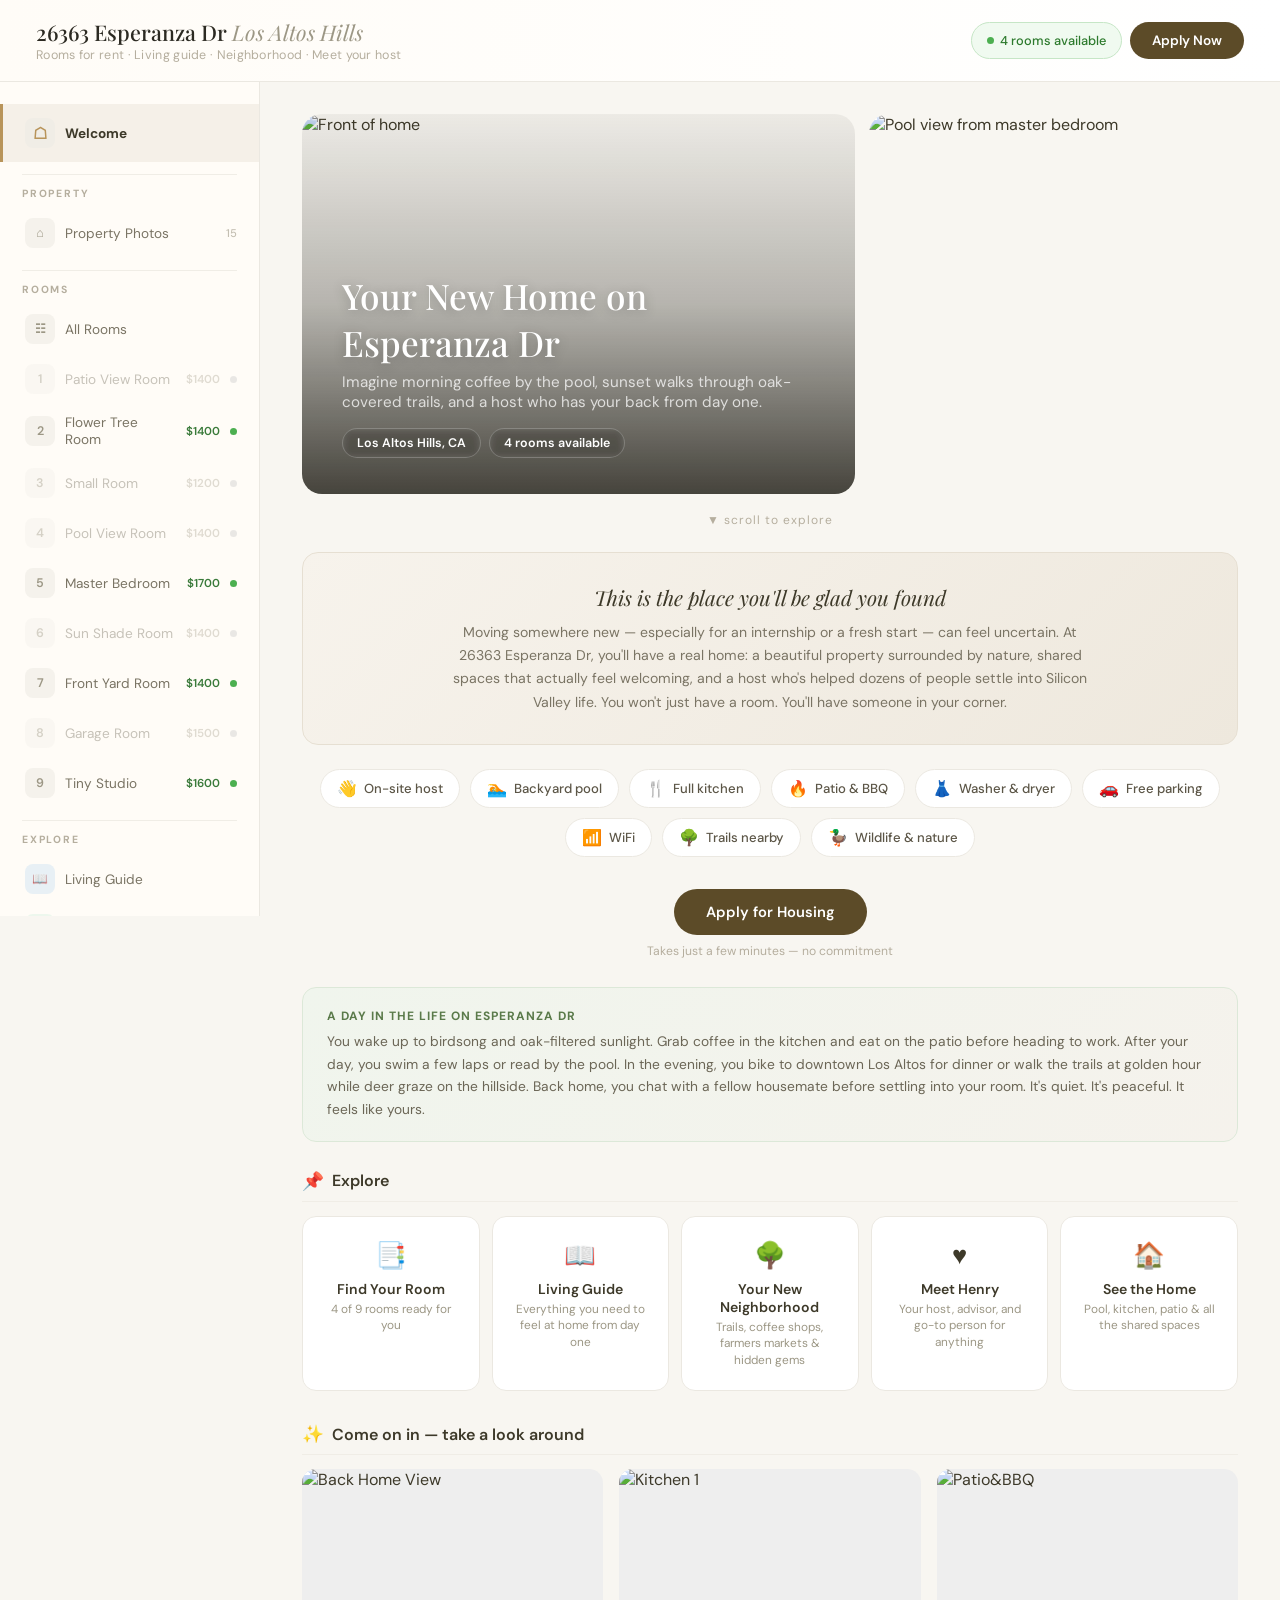
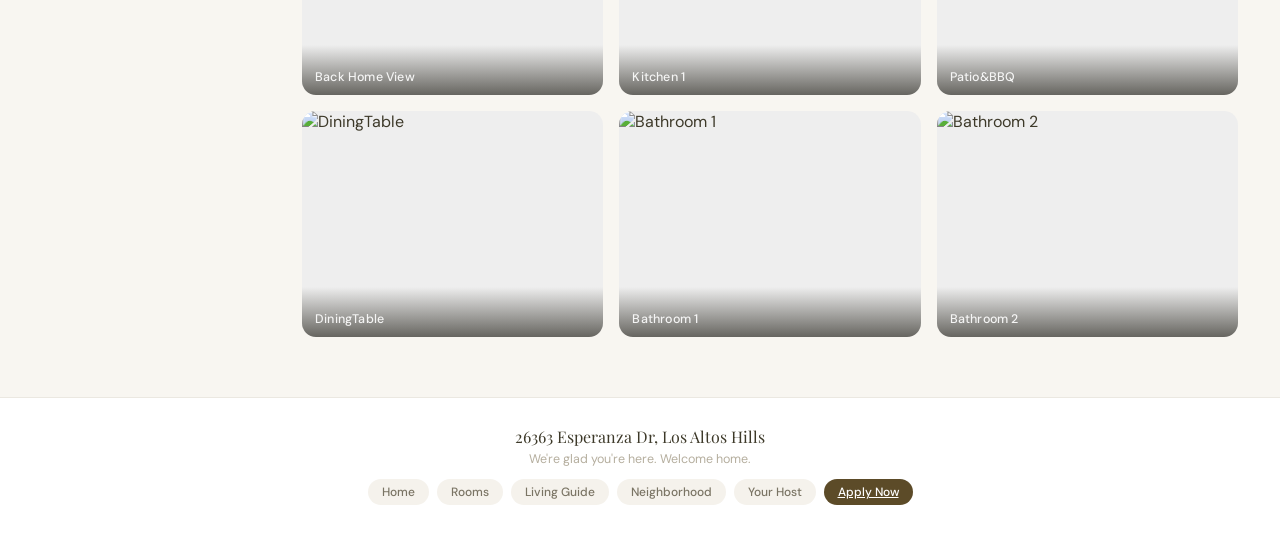
==== home/index.html @ 32c92829 "Add room pricing to home/index.html Prices per room: - Master Bedroom: $1,700/mo - Tiny Studio: $1,6" ====
<!DOCTYPE html>
<html lang="en">
<head>
  <meta charset="UTF-8">
  <meta name="viewport" content="width=device-width, initial-scale=1.0">
  <title>26363 Esperanza Dr — Los Altos Hills</title>
  <link rel="preconnect" href="https://fonts.googleapis.com">
  <link href="https://fonts.googleapis.com/css2?family=DM+Sans:wght@300;400;500;600;700&family=Playfair+Display:ital,wght@0,400;0,500;0,600;1,400&display=swap" rel="stylesheet">
  <style>
    * { margin: 0; padding: 0; box-sizing: border-box; }
    html { scroll-behavior: smooth; }

    body {
      font-family: 'DM Sans', sans-serif;
      background: #f8f6f1;
      color: #3d3929;
      min-height: 100vh;
      -webkit-font-smoothing: antialiased;
    }

    /* ─── Header ─── */
    header {
      background: linear-gradient(to right, #fffcf7, #fff);
      padding: 18px 36px;
      border-bottom: 1px solid #ebe8e1;
      display: flex;
      align-items: center;
      justify-content: space-between;
      position: sticky;
      top: 0;
      z-index: 100;
    }
    .header-left h1 {
      font-family: 'Playfair Display', serif;
      font-size: 1.35rem;
      font-weight: 500;
      color: #2c2a22;
    }
    .header-left h1 span {
      font-weight: 400;
      font-style: italic;
      color: #9c9785;
    }
    .header-left p {
      margin-top: 1px;
      color: #b5ae9e;
      font-size: 0.78rem;
      letter-spacing: 0.3px;
    }
    .header-pills {
      display: flex;
      gap: 8px;
    }
    .header-pill {
      display: flex;
      align-items: center;
      gap: 6px;
      padding: 7px 15px;
      border-radius: 24px;
      font-size: 0.8rem;
      font-weight: 500;
      border: 1px solid #ebe8e1;
      background: #fff;
      color: #6b6656;
    }
    .header-pill.green {
      background: #f0faf0;
      border-color: #c6e6c6;
      color: #2d7a2d;
    }
    .header-pill .dot {
      width: 7px; height: 7px;
      border-radius: 50%;
      background: #4caf50;
      animation: softPulse 2.5s ease-in-out infinite;
    }

    /* ─── Apply button ─── */
    .apply-btn {
      display: inline-flex;
      align-items: center;
      gap: 6px;
      padding: 10px 22px;
      border-radius: 24px;
      font-family: inherit;
      font-size: 0.85rem;
      font-weight: 600;
      background: #5c4b28;
      color: #fff;
      border: none;
      cursor: pointer;
      text-decoration: none;
      transition: all 0.2s;
    }
    .apply-btn:hover {
      background: #3d3929;
      transform: translateY(-1px);
      box-shadow: 0 4px 14px rgba(92,75,40,0.25);
    }
    .apply-btn-outline {
      display: inline-flex;
      align-items: center;
      gap: 6px;
      padding: 10px 22px;
      border-radius: 24px;
      font-family: inherit;
      font-size: 0.85rem;
      font-weight: 600;
      background: transparent;
      color: #5c4b28;
      border: 2px solid #d4cfc0;
      cursor: pointer;
      text-decoration: none;
      transition: all 0.2s;
    }
    .apply-btn-outline:hover {
      border-color: #5c4b28;
      background: #f5f0e8;
    }
    @keyframes softPulse {
      0%, 100% { opacity: 1; }
      50% { opacity: 0.5; }
    }

    /* ─── Hero landing page ─── */
    .hero {
      position: relative;
      border-radius: 20px;
      overflow: hidden;
      margin-bottom: 32px;
      cursor: pointer;
    }
    .hero img {
      width: 100%;
      height: 380px;
      object-fit: cover;
      display: block;
      transition: transform 6s ease;
    }
    .hero:hover img { transform: scale(1.04); }
    .hero-overlay {
      position: absolute; inset: 0;
      background: linear-gradient(to top, rgba(30,28,20,0.82) 0%, rgba(30,28,20,0.3) 50%, rgba(30,28,20,0.05) 100%);
      display: flex;
      flex-direction: column;
      justify-content: flex-end;
      padding: 36px 40px;
    }
    .hero-overlay h2 {
      font-family: 'Playfair Display', serif;
      font-size: 2.2rem;
      font-weight: 500;
      color: #fff;
      margin-bottom: 6px;
      text-shadow: 0 2px 12px rgba(0,0,0,0.25);
    }
    .hero-overlay p {
      color: rgba(255,255,255,0.75);
      font-size: 0.95rem;
      max-width: 500px;
    }
    .hero-pills {
      display: flex;
      gap: 8px;
      margin-top: 16px;
      flex-wrap: wrap;
    }
    .hero-pill {
      padding: 6px 14px;
      border-radius: 20px;
      font-size: 0.78rem;
      font-weight: 600;
      background: rgba(255,255,255,0.15);
      color: #fff;
      backdrop-filter: blur(4px);
      border: 1px solid rgba(255,255,255,0.2);
    }

    /* Quick-nav cards on landing */
    .quick-nav {
      display: grid;
      grid-template-columns: repeat(3, 1fr);
      gap: 12px;
      margin-bottom: 32px;
    }
    .quick-nav .qn-card:nth-child(-n+2) {
      grid-column: span 1;
    }
    @media (min-width: 769px) {
      .quick-nav { grid-template-columns: repeat(5, 1fr); }
      .quick-nav .qn-card:nth-child(-n+2) { grid-column: span 1; }
    }
    .qn-card {
      background: #fff;
      border: 1px solid #ebe8e1;
      border-radius: 14px;
      padding: 22px 20px;
      cursor: pointer;
      transition: all 0.2s;
      text-align: center;
    }
    .qn-card:hover {
      transform: translateY(-3px);
      box-shadow: 0 8px 24px rgba(60,50,30,0.08);
      border-color: #d4cfc0;
    }
    .qn-card .qn-icon { font-size: 1.6rem; margin-bottom: 8px; display: block; }
    .qn-card h3 { font-size: 0.88rem; font-weight: 600; color: #3d3929; margin-bottom: 3px; }
    .qn-card p { font-size: 0.74rem; color: #9c9785; line-height: 1.4; }

    /* ─── Footer ─── */
    .site-footer {
      background: #fff;
      border-top: 1px solid #ebe8e1;
      padding: 28px 40px;
      text-align: center;
    }
    .site-footer .ft-addr {
      font-family: 'Playfair Display', serif;
      font-size: 1rem;
      color: #3d3929;
      margin-bottom: 4px;
    }
    .site-footer .ft-sub {
      font-size: 0.78rem;
      color: #b5ae9e;
      margin-bottom: 12px;
    }
    .site-footer .ft-links {
      display: flex;
      justify-content: center;
      gap: 8px;
      flex-wrap: wrap;
    }
    .site-footer .ft-link {
      padding: 5px 14px;
      border-radius: 16px;
      font-size: 0.75rem;
      font-weight: 500;
      background: #f5f2ec;
      color: #7a7464;
      border: none;
      cursor: pointer;
      transition: all 0.15s;
      font-family: inherit;
    }
    .site-footer .ft-link:hover { background: #ede4d4; color: #5c4b28; }

    /* ─── Dual hero ─── */
    .hero-duo {
      display: grid;
      grid-template-columns: 1.5fr 1fr;
      gap: 14px;
      margin-bottom: 32px;
    }
    .hero-duo .hero { margin-bottom: 0; }
    .hero-duo .hero-small { border-radius: 20px; overflow: hidden; }
    .hero-duo .hero-small img {
      width: 100%; height: 100%;
      object-fit: cover; display: block;
      transition: transform 4s ease;
    }
    .hero-duo .hero-small:hover img { transform: scale(1.04); }

    /* Amenity row on landing */
    .amenity-row {
      display: flex;
      flex-wrap: wrap;
      gap: 10px;
      margin-bottom: 32px;
    }
    .amenity {
      display: flex;
      align-items: center;
      gap: 7px;
      padding: 8px 16px;
      background: #fff;
      border: 1px solid #ebe8e1;
      border-radius: 24px;
      font-size: 0.82rem;
      color: #5c5647;
      font-weight: 500;
    }
    .amenity .am-icon { font-size: 1rem; }

    /* ─── Layout ─── */
    .container {
      display: flex;
      min-height: calc(100vh - 66px);
    }

    /* ─── Sidebar ─── */
    .sidebar {
      width: 260px;
      min-width: 260px;
      background: #fffcf7;
      border-right: 1px solid #ebe8e1;
      padding: 22px 0;
      overflow-y: auto;
      position: sticky;
      top: 66px;
      height: calc(100vh - 66px);
    }
    .sidebar::-webkit-scrollbar { width: 3px; }
    .sidebar::-webkit-scrollbar-thumb { background: #ddd8cd; border-radius: 3px; }
    .sb-label {
      padding: 0 22px 8px;
      font-size: 0.65rem;
      text-transform: uppercase;
      letter-spacing: 1.8px;
      color: #b5ae9e;
      font-weight: 700;
    }
    .sb-divider {
      height: 1px;
      background: #f0ede6;
      margin: 12px 22px;
    }
    .sb-btn {
      display: flex;
      align-items: center;
      width: 100%;
      padding: 10px 22px;
      border: none;
      background: transparent;
      color: #7a7464;
      font-family: inherit;
      font-size: 0.85rem;
      cursor: pointer;
      transition: all 0.15s;
      text-align: left;
      gap: 10px;
      border-left: 3px solid transparent;
    }
    .sb-btn:hover { background: #faf8f4; color: #3d3929; }
    .sb-btn.active {
      background: #f5f0e8;
      color: #5c4b28;
      border-left-color: #b8945a;
      font-weight: 500;
    }
    .sb-btn .sb-icon {
      display: inline-flex;
      align-items: center;
      justify-content: center;
      width: 30px; height: 30px;
      border-radius: 8px;
      background: #f5f2ec;
      font-size: 0.78rem;
      font-weight: 600;
      flex-shrink: 0;
      color: #9c9785;
    }
    .sb-btn.active .sb-icon {
      background: #ede4d4;
      color: #7a6638;
    }
    .sb-btn .sb-dot {
      width: 7px; height: 7px;
      border-radius: 50%;
      flex-shrink: 0;
    }
    .sb-btn .sb-dot.open { background: #4caf50; }
    .sb-btn .sb-dot.taken { background: #ccc; }
    .sb-btn .sb-count {
      margin-left: auto;
      font-size: 0.7rem;
      color: #c4bfb2;
      font-weight: 500;
    }
    .sb-btn.dim { opacity: 0.42; }
    .sb-btn.dim:hover { opacity: 0.65; }

    /* ─── Main ─── */
    .main {
      flex: 1;
      padding: 32px 42px 60px;
      overflow-y: auto;
      max-width: 1100px;
    }

    /* Fade-in */
    @keyframes fadeUp {
      from { opacity: 0; transform: translateY(10px); }
      to { opacity: 1; transform: translateY(0); }
    }
    .fade-in { animation: fadeUp 0.3s ease-out forwards; }

    /* Staggered photo entrance */
    .photo-grid .photo-card {
      opacity: 0;
      animation: fadeUp 0.35s ease-out forwards;
    }
    .photo-grid .photo-card:nth-child(1) { animation-delay: 0.05s; }
    .photo-grid .photo-card:nth-child(2) { animation-delay: 0.1s; }
    .photo-grid .photo-card:nth-child(3) { animation-delay: 0.15s; }
    .photo-grid .photo-card:nth-child(4) { animation-delay: 0.2s; }
    .photo-grid .photo-card:nth-child(5) { animation-delay: 0.25s; }
    .photo-grid .photo-card:nth-child(6) { animation-delay: 0.3s; }
    .photo-grid .photo-card:nth-child(7) { animation-delay: 0.35s; }
    .photo-grid .photo-card:nth-child(n+8) { animation-delay: 0.4s; }

    /* Scroll hint on hero */
    .scroll-hint {
      display: flex;
      justify-content: center;
      margin: -14px 0 24px;
      animation: bounce 2s ease-in-out infinite;
    }
    .scroll-hint span {
      font-size: 0.75rem;
      color: #b5ae9e;
      letter-spacing: 1px;
    }
    @keyframes bounce {
      0%, 100% { transform: translateY(0); }
      50% { transform: translateY(5px); }
    }

    /* ─── Page titles ─── */
    .pg-title {
      font-family: 'Playfair Display', serif;
      font-size: 1.6rem;
      font-weight: 400;
      color: #2c2a22;
      margin-bottom: 4px;
    }
    .pg-sub {
      font-size: 0.88rem;
      color: #9c9785;
      margin-bottom: 24px;
      line-height: 1.5;
    }
    .pill {
      display: inline-block;
      padding: 3px 11px;
      border-radius: 16px;
      font-size: 0.75rem;
      font-weight: 600;
      margin-right: 5px;
    }
    .pill-warm { background: #f5f0e8; color: #8a7245; }
    .pill-green { background: #edf7ed; color: #3a7a3a; }
    .pill-red { background: #fdf0ef; color: #b05050; }

    /* ─── Legend ─── */
    .legend {
      display: flex;
      gap: 16px;
      align-items: center;
      margin-bottom: 26px;
      padding: 11px 16px;
      background: #fff;
      border-radius: 10px;
      border: 1px solid #ebe8e1;
      font-size: 0.82rem;
    }
    .legend-item { display: flex; align-items: center; gap: 6px; color: #7a7464; }
    .legend-dot { width: 9px; height: 9px; border-radius: 50%; }
    .legend-dot.g { background: #4caf50; }
    .legend-dot.r { background: #ccc; }
    .legend .lg-count { margin-left: auto; color: #b5ae9e; font-weight: 500; }

    /* ─── Section headings ─── */
    .sec-head {
      font-size: 1rem;
      font-weight: 600;
      color: #3d3929;
      margin-bottom: 14px;
      padding-bottom: 9px;
      border-bottom: 1px solid #f0ede6;
      display: flex;
      align-items: center;
      gap: 8px;
    }
    .sec-head .si { font-size: 1.1rem; }

    /* ─── Photo grid ─── */
    .photo-grid {
      display: grid;
      grid-template-columns: repeat(auto-fill, minmax(260px, 1fr));
      gap: 16px;
    }
    .photo-card {
      position: relative;
      border-radius: 14px;
      overflow: hidden;
      background: #eee;
      cursor: pointer;
      transition: transform 0.25s ease, box-shadow 0.25s ease;
      aspect-ratio: 4/3;
    }
    .photo-card:hover {
      transform: translateY(-5px);
      box-shadow: 0 14px 36px rgba(60,50,30,0.14);
    }
    .photo-card img {
      width: 100%; height: 100%;
      object-fit: cover;
      display: block;
      transition: transform 0.4s ease;
    }
    .photo-card:hover img { transform: scale(1.04); }
    .photo-card .overlay {
      position: absolute; bottom: 0; left: 0; right: 0;
      padding: 24px 13px 10px;
      background: linear-gradient(transparent, rgba(30,28,20,0.65));
      font-size: 0.78rem;
      color: rgba(255,255,255,0.9);
      font-weight: 500;
      letter-spacing: 0.2px;
    }

    /* ─── Room sections ─── */
    .room-sec { margin-bottom: 34px; }
    .room-sec-head {
      font-size: 0.92rem;
      font-weight: 500;
      color: #6b6656;
      margin-bottom: 12px;
      padding-bottom: 8px;
      border-bottom: 1px solid #f0ede6;
      display: flex;
      align-items: center;
      gap: 8px;
    }
    .room-sec-head span[onclick] {
      transition: color 0.15s;
    }
    .room-sec-head span[onclick]:hover {
      color: #5c4b28;
      text-decoration: underline;
    }
    .room-sec-head .rs-count {
      margin-left: auto;
      font-size: 0.72rem;
      color: #c4bfb2;
    }
    .room-sec.dim .photo-grid { opacity: 0.3; transition: opacity 0.25s; }
    .room-sec.dim:hover .photo-grid { opacity: 0.6; }

    /* ─── Welcome banner ─── */
    .welcome-banner {
      background: linear-gradient(135deg, #f7f3ec, #eee8dd);
      border-radius: 16px;
      padding: 30px 34px;
      margin-bottom: 28px;
      border: 1px solid #e6dfd2;
    }
    .welcome-banner h3 {
      font-family: 'Playfair Display', serif;
      color: #3d3929;
      font-weight: 400;
      font-size: 1.15rem;
      margin-bottom: 6px;
    }
    .welcome-banner p {
      color: #7a7464;
      font-size: 0.88rem;
      line-height: 1.65;
    }

    /* ─── Host section ─── */
    .host-section {
      background: #fff;
      border: 1px solid #ebe8e1;
      border-radius: 18px;
      padding: 34px;
      margin-bottom: 28px;
    }
    .host-top {
      display: flex;
      align-items: center;
      gap: 20px;
      margin-bottom: 20px;
    }
    .host-avatar {
      width: 72px; height: 72px;
      border-radius: 50%;
      background: linear-gradient(135deg, #d4c4a0, #b8945a);
      display: flex;
      align-items: center;
      justify-content: center;
      font-size: 1.8rem;
      color: #fff;
      flex-shrink: 0;
    }
    .host-info h3 {
      font-family: 'Playfair Display', serif;
      font-size: 1.25rem;
      color: #2c2a22;
      font-weight: 400;
    }
    .host-info p {
      color: #9c9785;
      font-size: 0.85rem;
      margin-top: 2px;
    }
    .host-badges {
      display: flex;
      flex-wrap: wrap;
      gap: 8px;
      margin-top: 8px;
    }
    .host-badge {
      display: inline-flex;
      align-items: center;
      gap: 5px;
      padding: 5px 12px;
      border-radius: 20px;
      font-size: 0.75rem;
      font-weight: 600;
      background: #f5f0e8;
      color: #8a7245;
    }
    .host-body { line-height: 1.75; }
    .host-body p {
      color: #5c5647;
      font-size: 0.9rem;
      margin-bottom: 14px;
    }
    .host-highlights {
      display: grid;
      grid-template-columns: repeat(auto-fill, minmax(220px, 1fr));
      gap: 12px;
      margin-top: 20px;
    }
    .host-hl {
      background: #faf8f4;
      border: 1px solid #f0ede6;
      border-radius: 12px;
      padding: 16px;
      display: flex;
      gap: 12px;
      align-items: flex-start;
    }
    .host-hl .hl-icon {
      font-size: 1.4rem;
      flex-shrink: 0;
      margin-top: 2px;
    }
    .host-hl h4 {
      font-size: 0.85rem;
      color: #3d3929;
      font-weight: 600;
      margin-bottom: 3px;
    }
    .host-hl p {
      font-size: 0.8rem;
      color: #9c9785;
      line-height: 1.5;
      margin-bottom: 0;
    }

    /* ─── Lightbox ─── */
    .lightbox {
      display: none;
      position: fixed; inset: 0;
      z-index: 1000;
      background: rgba(44,42,34,0.92);
      backdrop-filter: blur(6px);
      align-items: center;
      justify-content: center;
      flex-direction: column;
    }
    .lightbox.open { display: flex; }
    .lightbox img {
      max-width: 90vw; max-height: 82vh;
      object-fit: contain;
      border-radius: 10px;
      box-shadow: 0 20px 50px rgba(0,0,0,0.35);
      animation: fadeUp 0.2s ease-out;
    }
    .lightbox .lb-caption { margin-top: 14px; color: #d4cfc3; font-size: 0.88rem; }
    .lightbox .lb-close {
      position: absolute; top: 16px; right: 24px;
      background: rgba(255,255,255,0.12); border: none;
      color: #e8e3d8; font-size: 1.5rem;
      width: 42px; height: 42px; border-radius: 50%;
      cursor: pointer; transition: all 0.15s;
      display: flex; align-items: center; justify-content: center;
      z-index: 1001;
    }
    .lightbox .lb-close:hover { background: rgba(255,255,255,0.25); }
    .lightbox .lb-nav {
      position: absolute; top: 50%; transform: translateY(-50%);
      background: rgba(255,255,255,0.12); border: none;
      color: #e8e3d8; font-size: 1.5rem;
      width: 48px; height: 48px; border-radius: 50%;
      cursor: pointer; transition: all 0.15s;
      display: flex; align-items: center; justify-content: center;
    }
    .lightbox .lb-nav:hover { background: rgba(255,255,255,0.25); }
    .lightbox .lb-prev { left: 20px; }
    .lightbox .lb-next { right: 20px; }
    .lightbox .lb-counter {
      position: absolute; bottom: 20px;
      color: rgba(255,255,255,0.4); font-size: 0.82rem; font-weight: 500;
    }

    /* ─── Neighborhood ─── */
    .nbr-hero {
      background: linear-gradient(135deg, #eef5ec, #f4f1e8);
      border-radius: 16px;
      padding: 34px;
      margin-bottom: 28px;
      border: 1px solid #dce8d8;
    }
    .nbr-hero h2 {
      font-family: 'Playfair Display', serif;
      font-size: 1.5rem; font-weight: 400; color: #2c2a22; margin-bottom: 8px;
    }
    .nbr-hero p { color: #6b7e62; font-size: 0.9rem; line-height: 1.7; }
    .nbr-hero .loc-pill {
      display: inline-block; margin-top: 12px;
      padding: 5px 13px; background: rgba(76,175,80,0.1);
      color: #3a7a3a; border-radius: 16px;
      font-size: 0.78rem; font-weight: 600; margin-right: 6px;
    }

    .place-grid {
      display: grid;
      grid-template-columns: repeat(auto-fill, minmax(300px, 1fr));
      gap: 14px; margin-bottom: 34px;
    }
    .place-card {
      background: #fff;
      border: 1px solid #ebe8e1;
      border-radius: 14px; padding: 22px;
      transition: transform 0.2s ease, box-shadow 0.2s;
    }
    .place-card:hover { transform: translateY(-3px); box-shadow: 0 8px 24px rgba(60,50,30,0.08); }
    .place-card .pc-icon { font-size: 1.6rem; margin-bottom: 10px; display: block; }
    .place-card h3 { font-size: 0.95rem; font-weight: 600; color: #3d3929; margin-bottom: 4px; }
    .place-card .pc-dist {
      font-size: 0.72rem; color: #6b8f3a; margin-bottom: 8px;
      display: inline-block; background: #f0f7ec;
      padding: 3px 9px; border-radius: 8px; font-weight: 600;
    }
    .place-card p { font-size: 0.84rem; color: #7a7464; line-height: 1.6; }
    .place-card .pc-tags { display: flex; flex-wrap: wrap; gap: 5px; margin-top: 10px; }
    .place-card .pc-tag {
      font-size: 0.67rem; padding: 3px 8px; border-radius: 6px;
      background: #f5f2ec; color: #9c9785; font-weight: 600;
    }

    .bike-routes { display: grid; gap: 10px; margin-bottom: 34px; }
    .route-card {
      background: #fff;
      border: 1px solid #ebe8e1;
      border-radius: 12px; padding: 16px 20px;
      display: flex; align-items: center; gap: 16px;
      transition: transform 0.2s, box-shadow 0.2s;
    }
    .route-card:hover { transform: translateX(3px); box-shadow: 0 4px 16px rgba(60,50,30,0.06); }
    .rt-icon { font-size: 1.4rem; flex-shrink: 0; }
    .rt-info h4 { color: #3d3929; font-weight: 600; font-size: 0.88rem; margin-bottom: 2px; }
    .rt-info p { color: #9c9785; font-size: 0.8rem; line-height: 1.5; }
    .rt-meta { margin-left: auto; text-align: right; flex-shrink: 0; }
    .rt-meta .rt-dist { font-size: 1rem; color: #6b8f3a; font-weight: 700; }
    .rt-meta .rt-time { font-size: 0.7rem; color: #b5ae9e; margin-top: 1px; }

    .shop-grid {
      display: grid;
      grid-template-columns: repeat(auto-fill, minmax(140px, 1fr));
      gap: 10px; margin-bottom: 34px;
    }
    .shop-chip {
      background: #fff;
      border: 1px solid #ebe8e1;
      border-radius: 10px; padding: 14px 10px;
      text-align: center;
      transition: transform 0.2s, box-shadow 0.2s;
    }
    .shop-chip:hover { transform: translateY(-2px); box-shadow: 0 4px 12px rgba(60,50,30,0.06); }
    .shop-chip .sc-icon { font-size: 1.3rem; display: block; margin-bottom: 6px; }
    .shop-chip .sc-name { font-size: 0.8rem; color: #3d3929; font-weight: 600; }
    .shop-chip .sc-type { font-size: 0.68rem; color: #b5ae9e; margin-top: 2px; }

    .callout {
      border-radius: 14px; padding: 20px 24px; margin-bottom: 22px;
    }
    .callout.sage {
      background: linear-gradient(135deg, #f0f5ed, #f5f2ec);
      border: 1px solid #dce8d8;
    }
    .callout.warm {
      background: linear-gradient(135deg, #f8f3eb, #f5f0e8);
      border: 1px solid #e6dfd2;
    }
    .callout h4 {
      font-size: 0.75rem; text-transform: uppercase;
      letter-spacing: 1px; margin-bottom: 6px; font-weight: 700;
    }
    .callout.sage h4 { color: #5a7a4a; }
    .callout.warm h4 { color: #8a7245; }
    .callout p { color: #6b6656; font-size: 0.86rem; line-height: 1.65; }

    /* ─── Living Guide ─── */
    .guide-hero {
      background: linear-gradient(135deg, #eaf2e8, #f4f1e8);
      border-radius: 16px;
      padding: 34px;
      margin-bottom: 28px;
      border: 1px solid #d8e4d4;
    }
    .guide-hero h2 {
      font-family: 'Playfair Display', serif;
      font-size: 1.5rem; font-weight: 500; color: #2c2a22; margin-bottom: 6px;
    }
    .guide-hero p { color: #6b7e62; font-size: 0.9rem; line-height: 1.7; }

    .guide-toc {
      display: flex; flex-wrap: wrap; gap: 8px;
      margin-bottom: 30px;
    }
    .guide-toc a {
      padding: 6px 14px; border-radius: 20px;
      font-size: 0.78rem; font-weight: 600;
      background: #fff; color: #6b6656;
      border: 1px solid #ebe8e1;
      text-decoration: none;
      transition: all 0.15s;
    }
    .guide-toc a:hover { background: #f5f0e8; color: #5c4b28; border-color: #d4cfc0; }

    .guide-section { margin-bottom: 36px; }
    .guide-section-title {
      font-family: 'Playfair Display', serif;
      font-size: 1.15rem;
      font-weight: 500;
      color: #2c2a22;
      margin-bottom: 14px;
      padding-bottom: 10px;
      border-bottom: 1px solid #f0ede6;
      scroll-margin-top: 80px;
    }

    .item-grid {
      display: grid;
      grid-template-columns: repeat(auto-fill, minmax(280px, 1fr));
      gap: 12px;
    }
    .item-card {
      background: #fff;
      border: 1px solid #ebe8e1;
      border-radius: 12px;
      padding: 18px;
      transition: transform 0.2s, box-shadow 0.2s;
    }
    .item-card:hover { transform: translateY(-2px); box-shadow: 0 6px 18px rgba(60,50,30,0.06); }
    .item-card .ic-head {
      display: flex; align-items: center; gap: 10px; margin-bottom: 8px;
    }
    .item-card .ic-icon { font-size: 1.3rem; }
    .item-card h4 { font-size: 0.88rem; font-weight: 600; color: #3d3929; }
    .item-card p { font-size: 0.82rem; color: #7a7464; line-height: 1.55; }
    .item-card .ic-tip {
      margin-top: 8px; padding: 8px 12px;
      background: #faf8f4; border-radius: 8px;
      font-size: 0.76rem; color: #8a7245; font-style: italic;
    }

    .rule-grid {
      display: grid;
      grid-template-columns: repeat(auto-fill, minmax(300px, 1fr));
      gap: 12px;
    }
    .rule-card {
      background: #fff;
      border: 1px solid #ebe8e1;
      border-radius: 12px;
      padding: 20px;
    }
    .rule-card h4 {
      font-size: 0.9rem; font-weight: 600; color: #3d3929;
      margin-bottom: 10px;
      display: flex; align-items: center; gap: 8px;
    }
    .rule-card h4 .rc-icon { font-size: 1.1rem; }
    .rule-card ul {
      list-style: none; padding: 0;
    }
    .rule-card ul li {
      font-size: 0.82rem; color: #5c5647; line-height: 1.6;
      padding: 4px 0 4px 20px;
      position: relative;
    }
    .rule-card ul li::before {
      content: ''; position: absolute; left: 4px; top: 11px;
      width: 6px; height: 6px; border-radius: 50%;
      background: #d4cfc0;
    }
    .rule-card .rc-note {
      margin-top: 10px; padding: 10px 14px;
      background: #fdf8f0; border-radius: 8px;
      border-left: 3px solid #e6c87a;
      font-size: 0.78rem; color: #8a7245; line-height: 1.5;
    }

    .bucket-grid {
      display: grid;
      grid-template-columns: repeat(auto-fill, minmax(240px, 1fr));
      gap: 12px;
    }
    .bucket-card {
      background: #fff;
      border: 1px solid #ebe8e1;
      border-radius: 12px;
      padding: 18px;
    }
    .bucket-card h4 {
      font-size: 0.85rem; font-weight: 600; color: #3d3929;
      margin-bottom: 8px;
      display: flex; align-items: center; gap: 7px;
    }
    .bucket-card ul {
      list-style: none; padding: 0;
    }
    .bucket-card ul li {
      font-size: 0.8rem; color: #7a7464; line-height: 1.55;
      padding: 3px 0 3px 18px; position: relative;
    }
    .bucket-card ul li::before {
      content: ''; position: absolute; left: 2px; top: 10px;
      width: 8px; height: 8px; border-radius: 2px;
      border: 1.5px solid #c4bfb2;
    }

    .energy-schedule {
      display: flex; flex-wrap: wrap; gap: 8px;
      margin: 10px 0;
    }
    .energy-time {
      padding: 6px 14px;
      background: #f5f0e8;
      border-radius: 8px;
      font-size: 0.8rem;
      font-weight: 600;
      color: #8a7245;
    }

    /* ─── Mobile ─── */
    .menu-toggle {
      display: none;
      position: fixed; bottom: 20px; right: 20px; z-index: 500;
      width: 50px; height: 50px; border-radius: 14px;
      background: #b8945a; border: none;
      color: #fff; font-size: 1.2rem;
      cursor: pointer;
      box-shadow: 0 4px 16px rgba(184,148,90,0.35);
    }
    @media (max-width: 768px) {
      .sidebar {
        position: fixed; left: -260px; top: 0;
        height: 100vh; z-index: 400;
        transition: left 0.3s ease; padding-top: 66px;
      }
      .sidebar.open { left: 0; }
      .menu-toggle { display: flex; align-items: center; justify-content: center; }
      .main { padding: 20px 18px; }
      .photo-grid { grid-template-columns: repeat(auto-fill, minmax(150px, 1fr)); gap: 10px; }
      header { padding: 14px 18px; }
      .header-left h1 { font-size: 1.15rem; }
      .header-pills .header-pill { display: none; }
      .header-pills .apply-btn { font-size: 0.78rem; padding: 8px 16px; }
      .place-grid { grid-template-columns: 1fr; }
      .shop-grid { grid-template-columns: repeat(auto-fill, minmax(110px, 1fr)); }
      .nbr-hero, .welcome-banner, .host-section { padding: 22px; }
      .route-card { flex-direction: column; text-align: center; gap: 10px; }
      .rt-meta { margin-left: 0; text-align: center; }
      .host-top { flex-direction: column; text-align: center; }
      .host-highlights { grid-template-columns: 1fr; }
      .hero img { height: 240px; }
      .hero-overlay { padding: 20px; }
      .hero-overlay h2 { font-size: 1.4rem; }
      .quick-nav { grid-template-columns: repeat(2, 1fr) !important; gap: 10px; }
      .item-grid, .rule-grid, .bucket-grid { grid-template-columns: 1fr; }
      .guide-hero { padding: 22px; }
      .hero-duo { grid-template-columns: 1fr; }
      .hero-duo .hero-small { display: none; }
      .site-footer { padding: 20px; }
    }
  </style>
</head>
<body>

<header>
  <div class="header-left" style="cursor:pointer;" onclick="showRoom('welcome')">
    <h1>26363 Esperanza Dr <span>Los Altos Hills</span></h1>
    <p>Rooms for rent &middot; Living guide &middot; Neighborhood &middot; Meet your host</p>
  </div>
  <div class="header-pills">
    <div class="header-pill green">
      <div class="dot"></div>
      4 rooms available
    </div>
    <a href="https://forms.gle/QG5dA3XahoxpiGUGA" target="_blank" rel="noopener" class="apply-btn">Apply Now</a>
  </div>
</header>

<div class="container">
  <nav class="sidebar" id="sidebar">
    <button class="sb-btn active" data-room="welcome" onclick="showRoom('welcome')" style="padding:14px 22px;">
      <span class="sb-icon" style="background:#f0ede6; color:#b8945a; font-size:1rem;">&#9750;</span>
      <strong style="color:#3d3929;">Welcome</strong>
    </button>

    <div class="sb-divider"></div>
    <div class="sb-label">Property</div>
    <button class="sb-btn" data-room="home" onclick="showRoom('home')">
      <span class="sb-icon">&#8962;</span>
      Property Photos
      <span class="sb-count">15</span>
    </button>

    <div class="sb-divider"></div>
    <div class="sb-label">Rooms</div>
    <button class="sb-btn" data-room="all" onclick="showRoom('all')">
      <span class="sb-icon">&#9783;</span>
      All Rooms
    </button>
    <div id="room-buttons"></div>

    <div class="sb-divider"></div>
    <div class="sb-label">Explore</div>
    <button class="sb-btn" data-room="guide" onclick="showRoom('guide')">
      <span class="sb-icon" style="background:#e8f0f5; color:#4a8ab5;">&#128214;</span>
      Living Guide
    </button>
    <button class="sb-btn" data-room="neighborhood" onclick="showRoom('neighborhood')">
      <span class="sb-icon" style="background:#edf7ed; color:#4caf50;">&#9733;</span>
      Neighborhood
    </button>
    <button class="sb-btn" data-room="host" onclick="showRoom('host')">
      <span class="sb-icon" style="background:#f5f0e8; color:#b8945a;">&#9829;</span>
      Your Host
    </button>
  </nav>

  <main class="main" id="main-content"></main>
</div>

<footer class="site-footer">
  <div class="ft-addr">26363 Esperanza Dr, Los Altos Hills</div>
  <div class="ft-sub">We're glad you're here. Welcome home.</div>
  <div class="ft-links">
    <button class="ft-link" onclick="showRoom('welcome')">Home</button>
    <button class="ft-link" onclick="showRoom('all')">Rooms</button>
    <button class="ft-link" onclick="showRoom('guide')">Living Guide</button>
    <button class="ft-link" onclick="showRoom('neighborhood')">Neighborhood</button>
    <button class="ft-link" onclick="showRoom('host')">Your Host</button>
    <a href="https://forms.gle/QG5dA3XahoxpiGUGA" target="_blank" rel="noopener" class="ft-link" style="background:#5c4b28; color:#fff;">Apply Now</a>
  </div>
</footer>

<!-- Lightbox -->
<div class="lightbox" id="lightbox">
  <button class="lb-close" onclick="closeLightbox()">&times;</button>
  <button class="lb-nav lb-prev" onclick="navigateLightbox(-1)">&#8249;</button>
  <button class="lb-nav lb-next" onclick="navigateLightbox(1)">&#8250;</button>
  <img id="lb-img" src="" alt="">
  <div class="lb-caption" id="lb-caption"></div>
  <div class="lb-counter" id="lb-counter"></div>
</div>

<button class="menu-toggle" onclick="toggleSidebar()">&#9776;</button>

<script>
  // ─── Data ───
  const homePhotos = {
    id: 0, folder: "0_HomeFotos", name: "Property Overview",
    description: "Kitchen, bathrooms, pool, patio, and common areas",
    photos: [
      "Front Home View (2) (2).jpg","Back Home View (1) (2).JPG",
      "Kitchen 1.JPG","Kitchen 3 (3).JPG","DiningTable.JPG",
      "Bathroom 1 (2).JPG","Bathroom 2.JPG",
      "Patio&BBQ (1).JPG","Stairs.JPG","GarageToilet (1).JPG",
      "BathroomAppraisal.png","DiningRoomAppraisal.png",
      "KitchenAppraisal.png","LaundryRoomAppraisal.png"
    ]
  };

  const rooms = [
    { id:1, folder:"1_RoomwithPatioView", name:"Patio View Room", desc:"Direct view of the patio and backyard", price:1400,
      photos:["IMG_5041.JPG","IMG_5042.JPG","IMG_5043.JPG","IMG_5044.JPG"] },
    { id:2, folder:"2_RoomwithFlowerTree", name:"Flower Tree Room", desc:"Cozy room with a flowering tree view", price:1400,
      photos:["IMG_5511.jpg","IMG_5512.jpg","IMG_5513.jpg"] },
    { id:3, folder:"3_SmallRoom", name:"Small Room", desc:"Compact and comfortable bedroom", price:1200,
      photos:["2 Small Room Bed.JPG","Small Room's bedroom 1 (dup) (1).JPG","Small Room's bedroom 3 (1).JPG"] },
    { id:4, folder:"4_RoomwPoolView", name:"Pool View Room", desc:"Overlooking the swimming pool", price:1400,
      photos:["IMG_1334.JPG","IMG_1335.JPG","IMG_4878.JPG","IMG_4881.JPG"] },
    { id:5, folder:"5_Masterbedroom", name:"Master Bedroom", desc:"Spacious suite with private en-suite bathroom and pool view", price:1700,
      photos:["MasterBedroom_1.JPG","MasterBedroom_2.JPG","MasterBedroom_bathroom2.JPG","MasterBedroom_bathroom4.JPG","MasterBedroom_poolview6.JPG"] },
    { id:6, folder:"6_RoomWindowOutdoorSunShade", name:"Sun Shade Room", desc:"Window facing the outdoor sun shade", price:1400,
      photos:["Room6_foto1.JPG","Room6_foto2.JPG","Room6_foto3.JPG","Room6_foto4.JPG","Room6_foto5.JPG"] },
    { id:7, folder:"7_RoomWindowToFrontYard", name:"Front Yard Room", desc:"Panoramic window to the front yard", price:1400,
      photos:["PanoFromEntrance (1).JPG","PanoFromInsideRoom (2).JPG"] },
    { id:8, folder:"8_GarageRoom", name:"Garage Room", desc:"Converted room with private patio access", price:1500,
      photos:["GarageRoomPatio_5.JPG","GarageRoomViewintoRoom_1.JPG","GarageRoom_Bed_5.JPG","GarageroomViewfromBed_2.JPG","IMG_5634 (1).JPG","IMG_5945.JPG","OutsideView (1).JPG"] },
    { id:9, folder:"9_TinyStudio", name:"Tiny Studio", desc:"Compact studio with private bathroom — ideal for a single occupant", price:1600,
      photos:["TinyStudio_Wide4.JPG","TinyStudio_Wide5.JPG","Tinystudio_Wide1.JPG","Tinystudio_Wide2.JPG"] }
  ];

  const availableRooms = new Set([2, 5, 7, 9]);
  const TOTAL_ROOMS = rooms.length;
  const availCount = rooms.filter(r => availableRooms.has(r.id)).length;

  let lightboxPhotos = [], lightboxIndex = 0;

  // ─── Sidebar buttons ───
  const btnBox = document.getElementById('room-buttons');
  rooms.forEach(room => {
    const avail = availableRooms.has(room.id);
    const btn = document.createElement('button');
    btn.className = 'sb-btn' + (avail ? '' : ' dim');
    btn.dataset.room = room.id;
    btn.onclick = () => showRoom(room.id);
    btn.innerHTML = `
      <span class="sb-icon">${room.id}</span>
      ${room.name}
      <span style="margin-left:auto; font-size:0.72rem; color:${avail ? '#3a7a3a' : '#b5ae9e'}; font-weight:600;">$${room.price}</span>
      <span class="sb-dot ${avail ? 'open' : 'taken'}"></span>
    `;
    btnBox.appendChild(btn);
  });

  // ─── Helpers ───
  function pp(folder, photo) { return encodeURI(folder + '/' + photo); }
  function cn(n) {
    return n.replace(/\.(jpg|jpeg|png|gif|webp)$/i,'').replace(/[_-]/g,' ')
      .replace(/\s*\(\d+\)\s*/g,' ').replace(/IMG \d+/i,'Photo').replace(/Appraisal$/i,'').trim();
  }
  function peekGrid() {
    const picks = [1,2,7,4,5,6]; // Back View, Kitchen, Patio&BBQ, Dining, Bathroom, Bathroom2
    return picks.map(idx => {
      const p = homePhotos.photos[idx];
      return `<div class="photo-card" onclick="openLightbox(0,${idx})">
        <img src="${pp(homePhotos.folder,p)}" alt="${cn(p)}" loading="lazy">
        <div class="overlay">${cn(p)}</div>
      </div>`;
    }).join('');
  }
  function grid(data, rid) {
    return data.photos.map((p,i) => `
      <div class="photo-card" onclick="openLightbox(${rid},${i})">
        <img src="${pp(data.folder,p)}" alt="${cn(p)}" loading="lazy">
        <div class="overlay">${cn(p)}</div>
      </div>`).join('');
  }

  // ─── Render ───
  function showRoom(id) {
    document.querySelectorAll('.sb-btn').forEach(b => b.classList.toggle('active', b.dataset.room == id));
    const m = document.getElementById('main-content');
    let h = '';

    if (id === 'welcome') {
      h = `<div class="fade-in">
        <div class="hero-duo">
          <div class="hero" onclick="showRoom('home')">
            <img src="${pp(homePhotos.folder, homePhotos.photos[0])}" alt="Front of home">
            <div class="hero-overlay">
              <h2>Your New Home on Esperanza Dr</h2>
              <p>Imagine morning coffee by the pool, sunset walks through oak-covered trails, and a host who has your back from day one.</p>
              <div class="hero-pills">
                <span class="hero-pill">Los Altos Hills, CA</span>
                <span class="hero-pill">${availCount} rooms available</span>
              </div>
            </div>
          </div>
          <div class="hero-small" onclick="showRoom(5)">
            <img src="${pp('5_Masterbedroom', 'MasterBedroom_poolview6.JPG')}" alt="Pool view from master bedroom">
          </div>
        </div>

        <div class="scroll-hint"><span>&#9660; scroll to explore</span></div>

        <div class="welcome-banner" style="text-align:center; margin-bottom:24px;">
          <h3 style="font-style:italic; font-size:1.3rem;">This is the place you'll be glad you found</h3>
          <p style="max-width:640px; margin:10px auto 0;">
            Moving somewhere new &mdash; especially for an internship or a fresh start &mdash; can feel uncertain.
            At 26363 Esperanza Dr, you'll have a real home: a beautiful property surrounded by nature,
            shared spaces that actually feel welcoming, and a host who's helped dozens of people
            settle into Silicon Valley life. You won't just have a room. You'll have someone in your corner.</p>
        </div>

        <div class="amenity-row" style="justify-content:center;">
          <div class="amenity"><span class="am-icon">&#128075;</span> On-site host</div>
          <div class="amenity"><span class="am-icon">&#127946;</span> Backyard pool</div>
          <div class="amenity"><span class="am-icon">&#127860;</span> Full kitchen</div>
          <div class="amenity"><span class="am-icon">&#128293;</span> Patio &amp; BBQ</div>
          <div class="amenity"><span class="am-icon">&#128087;</span> Washer &amp; dryer</div>
          <div class="amenity"><span class="am-icon">&#128663;</span> Free parking</div>
          <div class="amenity"><span class="am-icon">&#128246;</span> WiFi</div>
          <div class="amenity"><span class="am-icon">&#127795;</span> Trails nearby</div>
          <div class="amenity"><span class="am-icon">&#129414;</span> Wildlife &amp; nature</div>
        </div>

        <div style="text-align:center; margin-bottom:28px;">
          <a href="https://forms.gle/QG5dA3XahoxpiGUGA" target="_blank" rel="noopener" class="apply-btn" style="padding:13px 32px; font-size:0.92rem;">Apply for Housing</a>
          <p style="font-size:0.76rem; color:#b5ae9e; margin-top:8px;">Takes just a few minutes &mdash; no commitment</p>
        </div>

        <div class="callout sage" style="margin-bottom:28px;">
          <h4>A day in the life on Esperanza Dr</h4>
          <p>You wake up to birdsong and oak-filtered sunlight. Grab coffee in the kitchen
          and eat on the patio before heading to work. After your day, you swim a few laps or
          read by the pool. In the evening, you bike to downtown Los Altos for dinner or
          walk the trails at golden hour while deer graze on the hillside. Back home,
          you chat with a fellow housemate before settling into your room. It's quiet.
          It's peaceful. It feels like yours.</p>
        </div>

        <div class="sec-head"><span class="si">&#128204;</span> Explore</div>
        <div class="quick-nav">
          <div class="qn-card" onclick="showRoom('all')">
            <span class="qn-icon">&#128209;</span>
            <h3>Find Your Room</h3>
            <p>${availCount} of ${TOTAL_ROOMS} rooms ready for you</p>
          </div>
          <div class="qn-card" onclick="showRoom('guide')">
            <span class="qn-icon">&#128214;</span>
            <h3>Living Guide</h3>
            <p>Everything you need to feel at home from day one</p>
          </div>
          <div class="qn-card" onclick="showRoom('neighborhood')">
            <span class="qn-icon">&#127795;</span>
            <h3>Your New Neighborhood</h3>
            <p>Trails, coffee shops, farmers markets &amp; hidden gems</p>
          </div>
          <div class="qn-card" onclick="showRoom('host')">
            <span class="qn-icon">&#9829;</span>
            <h3>Meet Henry</h3>
            <p>Your host, advisor, and go-to person for anything</p>
          </div>
          <div class="qn-card" onclick="showRoom('home')">
            <span class="qn-icon">&#127968;</span>
            <h3>See the Home</h3>
            <p>Pool, kitchen, patio &amp; all the shared spaces</p>
          </div>
        </div>

        <div class="sec-head"><span class="si">&#10024;</span> Come on in &mdash; take a look around</div>
        <div class="photo-grid">${peekGrid()}</div>
      </div>`;
    }

    else if (id === 'home') {
      h = `<div class="fade-in">
        <h2 class="pg-title">The Home</h2>
        <p class="pg-sub">Take a look around &mdash; these are the spaces you'll share and enjoy every day</p>
        <div class="welcome-banner">
          <h3>26363 Esperanza Dr, Los Altos Hills</h3>
          <p>A pool for warm afternoons, a patio for morning coffee or evening BBQs, a full kitchen
          for home-cooked meals, and quiet corners for reading or working. ${TOTAL_ROOMS} rooms total,
          ${availCount} currently available.</p>
        </div>
        <div class="photo-grid">${grid(homePhotos,0)}</div>
      </div>`;
    }

    else if (id === 'all') {
      const av = rooms.filter(r => availableRooms.has(r.id));
      const oc = rooms.filter(r => !availableRooms.has(r.id));
      h = `<div class="fade-in">
        <h2 class="pg-title">Find Your Room</h2>
        <p class="pg-sub">Each room has its own character and view. Take a look and see which one feels right for you.</p>
        <div class="legend">
          <div class="legend-item"><span class="legend-dot g"></span> Available &mdash; ready for you</div>
          <div class="legend-item"><span class="legend-dot r"></span> Occupied</div>
          <span class="lg-count">${availCount} of ${TOTAL_ROOMS} available</span>
        </div>`;
      h += `<div class="callout sage" style="margin-bottom:24px;">
          <h4>Bathroom Situation</h4>
          <p>The <strong>Master Bedroom</strong> and <strong>Tiny Studio</strong> each have their own private bathroom.
          The remaining rooms share two full bathrooms. At full occupancy that's 7 people across 2 bathrooms,
          but the house isn't always at capacity &mdash; in practice the ratio is often much more comfortable.</p>
        </div>`;
      h += `<div class="sec-head" style="color:#3a7a3a;border-color:#dce8d8;"><span class="si">&#10003;</span> Available &mdash; Move In Ready</div>`;
      av.forEach(r => {
        const pvt = r.id === 5 || r.id === 9;
        h += `<div class="room-sec"><div class="room-sec-head">
          <span style="cursor:pointer;" onclick="showRoom(${r.id})">Room ${r.id} &mdash; ${r.name}</span>
          <span class="pill" style="background:#2c5e1a; color:#fff; font-weight:700; font-size:0.85rem;">$${r.price}/mo</span>
          <span class="pill pill-green">Available</span>
          ${pvt ? '<span class="pill pill-warm">Private Bath</span>' : '<span class="pill" style="background:#f0f0f0; color:#999;">Shared Bath</span>'}
          <span class="rs-count">${r.photos.length} photos</span></div>
          <p style="font-size:0.84rem; color:#7a7464; margin:-6px 0 12px; line-height:1.5;">${r.desc}</p>
          <div class="photo-grid">${grid(r,r.id)}</div></div>`;
      });
      h += `<div style="text-align:center; margin:24px 0 32px;">
        <a href="https://forms.gle/QG5dA3XahoxpiGUGA" target="_blank" rel="noopener" class="apply-btn-outline">Apply for a Room</a>
      </div>`;
      h += `<div class="sec-head" style="color:#9c9785;border-color:#f0ede6;margin-top:16px;"><span class="si">&mdash;</span> Occupied Rooms</div>`;
      oc.forEach(r => {
        const pvt = r.id === 5 || r.id === 9;
        h += `<div class="room-sec dim"><div class="room-sec-head">
          Room ${r.id} &mdash; ${r.name}
          <span class="pill" style="background:#e8e5de; color:#7a7464; font-weight:600;">$${r.price}/mo</span>
          <span class="pill pill-red">Occupied</span>
          ${pvt ? '<span class="pill pill-warm">Private Bath</span>' : '<span class="pill" style="background:#f0f0f0; color:#999;">Shared Bath</span>'}
          <span class="rs-count">${r.photos.length} photos</span></div>
          <div class="photo-grid">${grid(r,r.id)}</div></div>`;
      });
      h += '</div>';
    }

    else if (id === 'guide') { h = buildGuide(); }
    else if (id === 'neighborhood') { h = buildNeighborhood(); }
    else if (id === 'host') { h = buildHost(); }

    else {
      const r = rooms.find(x => x.id == id);
      const av = availableRooms.has(r.id);
      h = `<div class="fade-in">
        <p style="margin-bottom:14px;">
          <span onclick="showRoom('all')" style="cursor:pointer; font-size:0.82rem; color:#9c9785; transition:color 0.15s;"
            onmouseover="this.style.color='#5c4b28'" onmouseout="this.style.color='#9c9785'">&larr; All rooms</span>
        </p>
        <h2 class="pg-title">Room ${r.id} &mdash; ${r.name}</h2>
        <p class="pg-sub">
          <span class="pill" style="background:#2c5e1a; color:#fff; font-weight:700; font-size:0.88rem;">$${r.price}/mo</span>
          <span class="pill pill-warm">${r.photos.length} photo${r.photos.length!==1?'s':''}</span>
          <span class="pill ${av?'pill-green':'pill-red'}">${av?'Available':'Occupied'}</span>
          ${r.id === 5 || r.id === 9 ? '<span class="pill pill-warm">Private Bathroom</span>' : ''}
          ${r.desc}
        </p>
        ${(r.id !== 5 && r.id !== 9 && av) ? '<p style="font-size:0.82rem; color:#7a7464; margin:-16px 0 16px;">This room shares two full bathrooms with the other non-suite rooms.</p>' : ''}
        ${av ? `<div class="callout sage" style="margin-bottom:20px;">
          <h4>This room is available</h4>
          <p>This could be yours. If you're interested or have questions, reach out to Henry &mdash; he's happy to tell you more, arrange a video tour, or help you plan your move-in.</p>
        </div>` : ''}
        <div class="photo-grid">${grid(r,r.id)}</div>
        ${av ? `<div style="text-align:center; margin-top:28px;">
          <div class="callout warm" style="display:inline-block; max-width:520px;">
            <h4>Like what you see?</h4>
            <p style="margin-bottom:14px;">Fill out a quick application and Henry will get back to you. He's happy to answer questions, arrange a video tour, or help you plan your move-in.</p>
            <a href="https://forms.gle/QG5dA3XahoxpiGUGA" target="_blank" rel="noopener" class="apply-btn">Apply for This Room</a>
          </div>
        </div>` : ''}
      </div>`;
    }

    m.innerHTML = h;
    m.scrollTo({ top: 0, behavior: 'instant' });
    window.scrollTo({ top: 0, behavior: 'instant' });
    document.getElementById('sidebar').classList.remove('open');
  }

  // ─── Living Guide ───
  function buildGuide() {
    return `<div class="fade-in">
      <div class="guide-hero">
        <h2>Your Guide to Living Here</h2>
        <p>Think of this as friendly advice from someone who wants you to have an amazing time.
        Los Altos Hills is a special place &mdash; nature-rich, peaceful, and full of things to discover.
        This guide covers what to pack, where to explore, and how we take care of the home together.
        Whether you're here for 3 months or a year, this will help you live like a local.</p>
      </div>

      <div class="guide-toc">
        <a href="#guide-bring">What to Bring</a>
        <a href="#guide-about">About the Area</a>
        <a href="#guide-essentials">Everyday Essentials</a>
        <a href="#guide-nature">Parks &amp; Nature</a>
        <a href="#guide-food">Food &amp; Markets</a>
        <a href="#guide-shop">Shopping &amp; Fun</a>
        <a href="#guide-bucket">Bucket List</a>
        <a href="#guide-transport">Getting Around</a>
        <a href="#guide-house">House Guidelines</a>
        <a href="#guide-energy">Energy &amp; Safety</a>
      </div>

      <!-- WHAT TO BRING -->
      <div class="guide-section">
        <h3 class="guide-section-title" id="guide-bring">Suggested Items to Bring or Purchase</h3>
        <p class="pg-sub" style="margin-bottom:16px;">Los Altos Hills is peaceful, beautiful, and nature-forward &mdash; a little preparation goes a long way toward staying safe, cozy, and happy.</p>
        <div class="item-grid">
          <div class="item-card">
            <div class="ic-head"><span class="ic-icon">&#128294;</span><h4>Flashlight or Headlamp</h4></div>
            <p>Los Altos Hills has limited streetlights. A flashlight or headlamp lets you enjoy evening walks without surprises.</p>
          </div>
          <div class="item-card">
            <div class="ic-head"><span class="ic-icon">&#128690;</span><h4>Bike Safety Gear</h4></div>
            <p>If you bike, please bring a bike lock, front &amp; rear lights (non-negotiable after sunset), and reflective or high-visibility gear. Bike lights are one of the best ~$50 investments you'll make here.</p>
            <div class="ic-tip">Cardinal Bike Shop, Summit Bicycles, and Mike's Bikes all have great bikes on sale. Buy from them over Walmart &mdash; they can help repair &amp; maintain your bike too.</div>
          </div>
          <div class="item-card">
            <div class="ic-head"><span class="ic-icon">&#129507;</span><h4>Layers &amp; Warm Clothing</h4></div>
            <p>Sunny afternoons can turn into chilly evenings quickly. A beanie, light gloves, and a warm layer will save you. Gloves are also great for biking in the cold.</p>
          </div>
          <div class="item-card">
            <div class="ic-head"><span class="ic-icon">&#127782;</span><h4>Rain Gear</h4></div>
            <p>A light rain jacket or poncho is your friend. Rain here tends to arrive politely&hellip; and then surprise you anyway.</p>
          </div>
          <div class="item-card">
            <div class="ic-head"><span class="ic-icon">&#129406;</span><h4>Indoor &amp; Outdoor Slippers</h4></div>
            <p>Shoes never touch indoor floors &mdash; especially carpet. Your slippers are tiny heroes that keep rooms clean and help maximize your security deposit return.</p>
            <div class="ic-tip">Deep-cleaning carpet takes multiple multi-hour sessions per bedroom (not including steam-cleaner rental). Slippers save everyone time and money.</div>
          </div>
          <div class="item-card">
            <div class="ic-head"><span class="ic-icon">&#128703;</span><h4>Towels</h4></div>
            <p>Please bring your own bath and hand towels &mdash; consider them part of your personal comfort kit.</p>
          </div>
          <div class="item-card">
            <div class="ic-head"><span class="ic-icon">&#128167;</span><h4>Reusable Water Bottle</h4></div>
            <p>Hydration is key, especially if you're walking, biking, or hiking the hills. Los Altos Hills tap water is perfectly drinkable.</p>
          </div>
        </div>
      </div>

      <!-- ABOUT THE AREA -->
      <div class="guide-section">
        <h3 class="guide-section-title" id="guide-about">About Los Altos Hills</h3>
        <div class="callout sage">
          <h4>A Semi-Rural Paradise</h4>
          <p>Los Altos Hills is a residential, semi-rural town known for open space preserves and quiet trails, proximity to Stanford, Palo Alto, and Mountain View, and a slower pace of life while still being close to world-class amenities. It's ideal for people who enjoy nature, reflection, and intentional living.</p>
        </div>
        <div class="amenity-row">
          <div class="amenity"><span class="am-icon">&#127795;</span> Open Space Preserves</div>
          <div class="amenity"><span class="am-icon">&#127891;</span> Near Stanford</div>
          <div class="amenity"><span class="am-icon">&#128740;</span> Mountain Views</div>
          <div class="amenity"><span class="am-icon">&#129414;</span> Wildlife</div>
          <div class="amenity"><span class="am-icon">&#127748;</span> Quiet &amp; Peaceful</div>
          <div class="amenity"><span class="am-icon">&#128187;</span> Heart of Silicon Valley</div>
        </div>
        <p style="font-size:0.85rem; color:#7a7464; margin-top:4px;">Also worth exploring: Cupertino Main, downtown Sunnyvale, Santana Row, and Redwood City.</p>
      </div>

      <!-- EVERYDAY ESSENTIALS -->
      <div class="guide-section">
        <h3 class="guide-section-title" id="guide-essentials">Everyday Essentials</h3>
        <div class="item-grid">
          <div class="item-card">
            <div class="ic-head"><span class="ic-icon">&#128218;</span><h4>Los Altos Library</h4></div>
            <p>A gem of the community. Great place to work, read, relax, or use basic printing and scanning services.</p>
          </div>
          <div class="item-card">
            <div class="ic-head"><span class="ic-icon">&#128424;</span><h4>Printing &amp; Office</h4></div>
            <p>Los Altos Library for basics. FedEx Office in Mountain View or Palo Alto for professional printing, shipping, and notary services.</p>
          </div>
          <div class="item-card">
            <div class="ic-head"><span class="ic-icon">&#127963;</span><h4>Los Altos Community Center</h4></div>
            <p>A hub for classes, events, and wellness activities. Check their schedule for what's happening during your stay.</p>
          </div>
        </div>
      </div>

      <!-- PARKS & NATURE -->
      <div class="guide-section">
        <h3 class="guide-section-title" id="guide-nature">Parks, Nature &amp; Outdoor Living</h3>
        <div class="callout sage">
          <h4>Morning &amp; Sunset Tip</h4>
          <p>Morning and sunset walks in Los Altos Hills are magical. The light through the oaks, the quiet trails, the occasional deer sighting &mdash; it's the kind of thing you'll remember long after you leave.</p>
        </div>
        <div class="place-grid">
          <div class="place-card">
            <span class="pc-icon">&#127794;</span><h3>Shoup Park</h3>
            <span class="pc-dist">Nearby</span>
            <p>One of the most beloved local parks. Redwood trees, creek-side benches &mdash; perfect for reading, journaling, or light walks.</p>
          </div>
          <div class="place-card">
            <span class="pc-icon">&#127758;</span><h3>Rancho San Antonio Preserve</h3>
            <span class="pc-dist">~2 miles</span>
            <p>Hiking, deer sightings, and sweeping views. One of the Bay Area's most popular preserves.</p>
          </div>
          <div class="place-card">
            <span class="pc-icon">&#128004;</span><h3>Hidden Villa</h3>
            <span class="pc-dist">~3 miles</span>
            <p>Farm animals, trail heads, and 1,600 acres of wilderness preserve. Great for all ages.</p>
          </div>
          <div class="place-card">
            <span class="pc-icon">&#127800;</span><h3>Foothills Nature Preserve</h3>
            <span class="pc-dist">Nearby</span>
            <p>Lakes, rolling hills, and seasonal wildflowers. Beautiful for sunset walks.</p>
          </div>
          <div class="place-card">
            <span class="pc-icon">&#128014;</span><h3>Westwind Barn &amp; Open Space</h3>
            <span class="pc-dist">Nearby</span>
            <p>Historic barn and peaceful trails. A quiet escape close to home.</p>
          </div>
        </div>
      </div>

      <!-- FOOD & MARKETS -->
      <div class="guide-section">
        <h3 class="guide-section-title" id="guide-food">Farmers Markets &amp; Local Food</h3>
        <div class="item-grid">
          <div class="item-card">
            <div class="ic-head"><span class="ic-icon">&#127819;</span><h4>California Ave Farmers Market</h4></div>
            <p>A must-do experience. Fresh produce, local bread, honey, flowers, live music, and neighborhood vibe. Sundays, year-round, on California Ave in Palo Alto.</p>
          </div>
          <div class="item-card">
            <div class="ic-head"><span class="ic-icon">&#127805;</span><h4>Los Altos Farmers Market</h4></div>
            <p>Smaller and relaxed. Great for weekly essentials. Thursdays on State Street, May through September.</p>
          </div>
        </div>
        <div style="margin-top:16px;">
          <h4 style="font-size:0.88rem; color:#3d3929; margin-bottom:10px;">Budget-Friendly Eats Nearby</h4>
          <div class="amenity-row">
            <div class="amenity">Sajj</div>
            <div class="amenity">Chipotle</div>
            <div class="amenity">In-N-Out</div>
            <div class="amenity">Poke House</div>
          </div>
        </div>
        <div style="margin-top:8px;">
          <h4 style="font-size:0.88rem; color:#3d3929; margin-bottom:10px;">Caf&eacute; Culture</h4>
          <div class="amenity-row">
            <div class="amenity"><span class="am-icon">&#9749;</span> Los Altos Coffee Shop</div>
            <div class="amenity"><span class="am-icon">&#9749;</span> Coupa Caf&eacute; (Palo Alto)</div>
            <div class="amenity"><span class="am-icon">&#9749;</span> Red Rock Coffee (Mountain View)</div>
          </div>
        </div>
      </div>

      <!-- SHOPPING & FUN -->
      <div class="guide-section">
        <h3 class="guide-section-title" id="guide-shop">Shopping &amp; Entertainment</h3>
        <div class="item-grid">
          <div class="item-card">
            <div class="ic-head"><span class="ic-icon">&#127981;</span><h4>Stanford Shopping Center</h4></div>
            <p>Open-air mall with beautiful landscaping. High-end and everyday stores, great dining, pleasant for evening walks.</p>
          </div>
          <div class="item-card">
            <div class="ic-head"><span class="ic-icon">&#127751;</span><h4>Santana Row (San Jose)</h4></div>
            <p>More lively and urban. Restaurants, bars, boutiques, weekend energy and events. Great for social outings.</p>
          </div>
          <div class="item-card">
            <div class="ic-head"><span class="ic-icon">&#127916;</span><h4>Movies &amp; Arts</h4></div>
            <p>Stanford Theatre for classic films. Local live talks and events at Stanford or Foothill College.</p>
          </div>
        </div>
      </div>

      <!-- BUCKET LIST -->
      <div class="guide-section">
        <h3 class="guide-section-title" id="guide-bucket">Your Los Altos Hills Bucket List</h3>
        <p class="pg-sub" style="margin-bottom:16px;">Don't just pass through &mdash; make this time count. These are the experiences past housemates have loved most.</p>
        <div class="bucket-grid">
          <div class="bucket-card">
            <h4>&#127749; Daily &amp; Weekly Rituals</h4>
            <ul>
              <li>Quiet morning walk in Los Altos Hills</li>
              <li>Read a book at Shoup Park</li>
              <li>Visit a farmers market monthly</li>
              <li>Work from the library or a caf&eacute;</li>
            </ul>
          </div>
          <div class="bucket-card">
            <h4>&#9968; Nature &amp; Exploration</h4>
            <ul>
              <li>Hike Rancho San Antonio</li>
              <li>Sunset at Foothills Nature Preserve</li>
              <li>Spot deer or wild turkeys on local roads</li>
              <li>Visit Hidden Villa farm</li>
            </ul>
          </div>
          <div class="bucket-card">
            <h4>&#127961; Culture &amp; City Life</h4>
            <ul>
              <li>Afternoon in Palo Alto or Mountain View</li>
              <li>Stanford public lecture or event</li>
              <li>Explore Santana Row at night</li>
            </ul>
          </div>
          <div class="bucket-card">
            <h4>&#127869; Food Experiences</h4>
            <ul>
              <li>Try multiple farmers market vendors</li>
              <li>Explore Asian, Mediterranean &amp; CA cuisine</li>
              <li>Cook a seasonal meal with local produce</li>
            </ul>
          </div>
        </div>
      </div>

      <!-- GETTING AROUND -->
      <div class="guide-section">
        <h3 class="guide-section-title" id="guide-transport">Getting Around</h3>
        <div class="amenity-row">
          <div class="amenity"><span class="am-icon">&#128663;</span> Waymo / RoboTaxi</div>
          <div class="amenity"><span class="am-icon">&#128661;</span> Uber / Lyft</div>
          <div class="amenity"><span class="am-icon">&#128651;</span> Public Transit</div>
          <div class="amenity"><span class="am-icon">&#128690;</span> Biking</div>
        </div>
        <p style="font-size:0.84rem; color:#7a7464;">Your maps app will show public transit options. Biking is great for nearby destinations. Waymo is expanding in the area.</p>
      </div>

      <!-- HOUSE GUIDELINES -->
      <div class="guide-section">
        <h3 class="guide-section-title" id="guide-house">Taking Care of Our Home Together</h3>
        <p class="pg-sub" style="margin-bottom:16px;">Perfection isn't expected &mdash; consideration is. These are the little things that keep the home comfortable and welcoming for everyone who lives here.</p>
        <div class="rule-grid">
          <div class="rule-card">
            <h4><span class="rc-icon">&#127859;</span> Kitchen</h4>
            <ul>
              <li>Do not pour grease or oil down the sink</li>
              <li>Just because food can go down the disposal doesn't mean it should &mdash; bones, potato peels, corn husks, fruit pits, and coffee grounds go in the trash</li>
              <li>Clean up spills immediately to prevent stains</li>
              <li>Remove leftovers from the fridge after 1 week</li>
              <li>Do not overload trash or recycling bins</li>
            </ul>
          </div>
          <div class="rule-card">
            <h4><span class="rc-icon">&#128704;</span> Bathroom</h4>
            <p style="font-size:0.82rem; color:#5c5647; margin-bottom:10px;">The Master Bedroom and Tiny Studio each have a private bath. The other rooms share two full bathrooms &mdash; at max capacity that's 7 people between them, though in practice the house is often below capacity.</p>
            <ul>
              <li>Only flush toilet paper</li>
              <li>Do not pour oils, grease, or coffee grounds down the sink</li>
              <li>Use the bathroom fan &amp; open the window to reduce moisture and mold</li>
              <li>Wipe excess hair from sink and shower drain after use</li>
            </ul>
          </div>
          <div class="rule-card">
            <h4><span class="rc-icon">&#128087;</span> Laundry</h4>
            <ul>
              <li>Clean the lint trap after each dryer use</li>
              <li>Do not overload the washer with clothes or detergent &mdash; it damages the machine</li>
              <li>Buy your own detergent and dryer sheets</li>
            </ul>
          </div>
          <div class="rule-card">
            <h4><span class="rc-icon">&#129529;</span> Shared Spaces</h4>
            <ul>
              <li>Clean up after yourself in shared spaces</li>
              <li>Empty the kitchen and shower drain catcher when full</li>
              <li>Close doors quietly to avoid disturbing others</li>
              <li>Main door: pull for full closure when exiting, push close after entering</li>
            </ul>
          </div>
          <div class="rule-card">
            <h4><span class="rc-icon">&#128704;</span> Trash &amp; Recycling</h4>
            <ul>
              <li>Green bins: yard waste only (no compost program)</li>
              <li>Recycling must be clean and free of food residue &mdash; dirty items go in trash</li>
              <li>Contaminated recycling can result in the entire bin not being collected</li>
            </ul>
            <div class="rc-note">Pickup is Friday morning. I handle rolling bins to the curb Thursday evening or Friday early morning. Just use the garage bins.</div>
          </div>
          <div class="rule-card">
            <h4><span class="rc-icon">&#129414;</span> Wildlife</h4>
            <ul>
              <li>You may see lizards, squirrels, deer, wild turkeys, raccoons, possums, owls, or the occasional coyote</li>
              <li>Common at dawn and dusk &mdash; they're part of life here</li>
            </ul>
          </div>
        </div>
      </div>

      <!-- ENERGY & SAFETY -->
      <div class="guide-section">
        <h3 class="guide-section-title" id="guide-energy">Energy, Heating &amp; Safety</h3>

        <div class="rule-grid">
          <div class="rule-card">
            <h4><span class="rc-icon">&#128293;</span> Heating &amp; Space Heaters</h4>
            <p style="font-size:0.82rem; color:#5c5647; margin-bottom:10px;">This is an older home. Its electrical system was not designed for high-wattage plug-in heating devices, which are a leading cause of household fires.</p>
            <p style="font-size:0.82rem; color:#5c5647; font-weight:600; margin-bottom:6px;">Central heating runs:</p>
            <div class="energy-schedule">
              <span class="energy-time">7:00 AM &ndash; 9:30 AM</span>
              <span class="energy-time">6:45 PM &ndash; 10:30 PM</span>
            </div>
            <p style="font-size:0.82rem; color:#5c5647; margin-top:8px;">Outside these hours, warm layers and cozy socks make a big difference. If you feel cold, please reach out to me first &mdash; I can provide an approved heater and review safe usage.</p>
            <div class="rc-note">If a space heater is needed: plug directly into a wall outlet, never leave unattended or running while sleeping, and keep clear of bedding, curtains, and furniture.</div>
          </div>
          <div class="rule-card">
            <h4><span class="rc-icon">&#9889;</span> PG&amp;E Peak Energy Hours</h4>
            <p style="font-size:0.82rem; color:#5c5647; margin-bottom:8px;">Peak electricity hours are <strong>4:00 PM &ndash; 9:00 PM</strong> daily. When possible, run these before 4pm or after 9pm:</p>
            <ul>
              <li>Oven</li>
              <li>Washing machine</li>
            </ul>
            <p style="font-size:0.8rem; color:#7a7464; margin-top:6px;">The dryer is gas, so it's less of a concern. This helps manage utility costs.</p>
          </div>
          <div class="rule-card">
            <h4><span class="rc-icon">&#128267;</span> E-Bikes &amp; Battery Charging</h4>
            <p style="font-size:0.82rem; color:#5c5647;">If shopping for an e-bike, we recommend models with detachable batteries. For safety, please charge e-bike batteries off-site when possible (e.g., at work). Check in with me if you need to coordinate a safe charging option.</p>
          </div>
          <div class="rule-card">
            <h4><span class="rc-icon">&#128680;</span> General Safety</h4>
            <ul>
              <li>Turn off lights, heaters, or appliances when not in use</li>
              <li>Do not leave candles or open flames unattended</li>
              <li>Close doors quietly to avoid disturbing others</li>
            </ul>
          </div>
        </div>
      </div>

      <!-- LIVING WELL -->
      <div class="guide-section">
        <div class="callout warm" style="text-align:center;">
          <h4>Living Well in Los Altos Hills</h4>
          <p style="max-width:600px; margin:0 auto;">Los Altos Hills is best enjoyed when you slow down. Many residents prioritize walks, reflection, and time outdoors. They limit noise and light pollution and respect shared spaces and nature. You'll get the most out of your stay by embracing the calm.</p>
        </div>
      </div>

      <!-- FINAL -->
      <div class="guide-section">
        <div class="host-section" style="text-align:center;">
          <h3 style="font-family:'Playfair Display',serif; font-size:1.3rem; font-weight:500; color:#2c2a22; margin-bottom:12px; font-style:italic;">You're not just renting a room &mdash; you're joining a home.</h3>
          <p style="font-size:0.9rem; color:#5c5647; max-width:620px; margin:0 auto; line-height:1.75;">
            Over the years, something special has happened here. People who arrived as strangers
            became friends. They shared meals, explored the neighborhood together, and supported
            each other through the intensity of internship life. Many still keep in touch long after
            they've moved on.</p>
          <p style="font-size:0.9rem; color:#5c5647; max-width:620px; margin:8px auto 0; line-height:1.75;">
            I encourage you to say hello, share a meal, or invite someone on a walk. These small
            moments are often the ones you remember most.</p>
          <p style="font-size:0.95rem; color:#8a7245; margin-top:18px; font-weight:500;">Welcome to Esperanza Dr. We're glad you're here.</p>
        </div>
      </div>
    </div>`;
  }

  // ─── Neighborhood ───
  function buildNeighborhood() {
    return `<div class="fade-in">
      <div class="nbr-hero">
        <h2>Your New Neighborhood</h2>
        <p>You're not just moving into a house &mdash; you're moving into one of the most beautiful
        communities in Silicon Valley. Quiet trails, oak-covered hills, friendly neighbors,
        and a charming downtown just a mile away. Here's what's waiting for you.</p>
        <span class="loc-pill">26363 Esperanza Dr</span>
        <span class="loc-pill">1 mi to Downtown</span>
        <span class="loc-pill">1 mi to Tesla Deer Creek</span>
        <span class="loc-pill">Silicon Valley</span>
      </div>

      <div class="sec-head"><span class="si">&#127963;</span> Within Walking &amp; Driving Distance</div>
      <div class="place-grid">
        <div class="place-card">
          <span class="pc-icon">&#9889;</span><h3>Tesla Deer Creek</h3>
          <span class="pc-dist">~1 mile</span>
          <p>Tesla showroom and service center right around the corner. Browse the latest models or get your vehicle serviced.</p>
          <div class="pc-tags"><span class="pc-tag">EV</span><span class="pc-tag">Auto</span><span class="pc-tag">Tech</span></div>
        </div>
        <div class="place-card">
          <span class="pc-icon">&#127795;</span><h3>Hidden Villa</h3>
          <span class="pc-dist">~3 miles</span>
          <p>1,600-acre nonprofit farm and wilderness preserve in the Santa Cruz Mountain foothills. Hiking trails, organic farm, and wildlife programs.</p>
          <div class="pc-tags"><span class="pc-tag">Hiking</span><span class="pc-tag">Nature</span><span class="pc-tag">Farm</span><span class="pc-tag">Family</span></div>
        </div>
        <div class="place-card">
          <span class="pc-icon">&#127891;</span><h3>Stanford University</h3>
          <span class="pc-dist">~6 miles</span>
          <p>World-class campus open to visitors. Cantor Arts Center, the Dish trail, Hoover Tower, and gorgeous bike-friendly paths.</p>
          <div class="pc-tags"><span class="pc-tag">Biking</span><span class="pc-tag">Arts</span><span class="pc-tag">Education</span><span class="pc-tag">The Dish</span></div>
        </div>
        <div class="place-card">
          <span class="pc-icon">&#127758;</span><h3>Rancho San Antonio</h3>
          <span class="pc-dist">~2 miles</span>
          <p>One of the Bay Area's most popular preserves. Miles of trails through grasslands, oak woodlands, and creekside paths.</p>
          <div class="pc-tags"><span class="pc-tag">Trails</span><span class="pc-tag">Wildlife</span><span class="pc-tag">Free</span></div>
        </div>
        <div class="place-card">
          <span class="pc-icon">&#127860;</span><h3>Downtown Los Altos</h3>
          <span class="pc-dist">~1 mile</span>
          <p>Charming village downtown with boutiques, restaurants, coffee shops, and a weekly Thursday farmers' market.</p>
          <div class="pc-tags"><span class="pc-tag">Dining</span><span class="pc-tag">Shopping</span><span class="pc-tag">Farmers Market</span></div>
        </div>
        <div class="place-card">
          <span class="pc-icon">&#127946;</span><h3>Local Parks</h3>
          <span class="pc-dist">Walking distance</span>
          <p>Shoup Park (with Redwood Grove), McKenzie Park, and Lincoln Park. Perfect for picnics, playgrounds, and strolls.</p>
          <div class="pc-tags"><span class="pc-tag">Parks</span><span class="pc-tag">Playgrounds</span><span class="pc-tag">Redwoods</span></div>
        </div>
      </div>

      <div class="sec-head"><span class="si">&#128692;</span> Biking Routes from the Property</div>
      <div class="bike-routes">
        <div class="route-card"><span class="rt-icon">&#128692;</span>
          <div class="rt-info"><h4>Los Altos to Stanford</h4><p>Scenic ride via Stevens Creek Trail. Mostly flat with bike lanes.</p></div>
          <div class="rt-meta"><div class="rt-dist">~6 mi</div><div class="rt-time">30-40 min</div></div>
        </div>
        <div class="route-card"><span class="rt-icon">&#127796;</span>
          <div class="rt-info"><h4>Stevens Creek Trail Loop</h4><p>Paved trail through parks and wetlands, Cupertino to Mountain View.</p></div>
          <div class="rt-meta"><div class="rt-dist">~8 mi</div><div class="rt-time">40-50 min</div></div>
        </div>
        <div class="route-card"><span class="rt-icon">&#9968;</span>
          <div class="rt-info"><h4>Foothills to Hidden Villa</h4><p>Challenging climb into Los Altos Hills with rewarding views.</p></div>
          <div class="rt-meta"><div class="rt-dist">~6 mi</div><div class="rt-time">35-50 min</div></div>
        </div>
        <div class="route-card"><span class="rt-icon">&#127749;</span>
          <div class="rt-info"><h4>Rancho San Antonio Loop</h4><p>Bike to the preserve, lock up, and hit the trails.</p></div>
          <div class="rt-meta"><div class="rt-dist">~4 mi</div><div class="rt-time">20-25 min</div></div>
        </div>
      </div>

      <div class="sec-head"><span class="si">&#9749;</span> Downtown Los Altos &mdash; Just 1 Mile Away</div>
      <div class="callout sage">
        <h4>Thursday Farmers' Market</h4>
        <p>Every Thursday evening, May through September, on State Street. Fresh produce, artisan goods, live music, and real community spirit &mdash; all walkable from the property.</p>
      </div>
      <div class="shop-grid">
        <div class="shop-chip"><span class="sc-icon">&#127790;</span><div class="sc-name">Safeway</div><div class="sc-type">Grocery</div></div>
        <div class="shop-chip"><span class="sc-icon">&#128138;</span><div class="sc-name">CVS Pharmacy</div><div class="sc-type">Pharmacy</div></div>
        <div class="shop-chip"><span class="sc-icon">&#9749;</span><div class="sc-name">Red Rock Coffee</div><div class="sc-type">Coffee Shop</div></div>
        <div class="shop-chip"><span class="sc-icon">&#127861;</span><div class="sc-name">Voyager Craft Coffee</div><div class="sc-type">Coffee &amp; Tea</div></div>
        <div class="shop-chip"><span class="sc-icon">&#127843;</span><div class="sc-name">Draeger's Market</div><div class="sc-type">Gourmet Grocery</div></div>
        <div class="shop-chip"><span class="sc-icon">&#127838;</span><div class="sc-name">Manresa Bread</div><div class="sc-type">Bakery</div></div>
        <div class="shop-chip"><span class="sc-icon">&#127835;</span><div class="sc-name">Chef Chu's</div><div class="sc-type">Chinese</div></div>
        <div class="shop-chip"><span class="sc-icon">&#127834;</span><div class="sc-name">Sumika</div><div class="sc-type">Japanese Grill</div></div>
        <div class="shop-chip"><span class="sc-icon">&#127829;</span><div class="sc-name">Los Altos Grill</div><div class="sc-type">American</div></div>
        <div class="shop-chip"><span class="sc-icon">&#127846;</span><div class="sc-name">Bump + Grind</div><div class="sc-type">Coffee &amp; Treats</div></div>
        <div class="shop-chip"><span class="sc-icon">&#128218;</span><div class="sc-name">Los Altos Library</div><div class="sc-type">Library</div></div>
        <div class="shop-chip"><span class="sc-icon">&#127915;</span><div class="sc-name">Bus Stop Films</div><div class="sc-type">Cinema</div></div>
      </div>

      <div class="callout warm">
        <h4>Great for Commuters</h4>
        <p>Easy access to I-280 and Highway 85. Minutes from Apple, Google, Meta, and dozens of tech campuses. Caltrain stations in Mountain View and San Antonio are a short ride away.</p>
      </div>
    </div>`;
  }

  // ─── Your Host ───
  function buildHost() {
    return `<div class="fade-in">
      <h2 class="pg-title">Meet Henry</h2>
      <p class="pg-sub">The person who'll make sure you feel at home from the moment you arrive</p>

      <div class="host-section">
        <div class="host-top">
          <div class="host-avatar">&#9733;</div>
          <div class="host-info">
            <h3>Henry &mdash; Seasoned Host &amp; Resident Advisor</h3>
            <p>26363 Esperanza Dr, Los Altos Hills, California</p>
            <div class="host-badges">
              <span class="host-badge">&#9733; Experienced Host</span>
              <span class="host-badge">&#9829; Resident Advisor</span>
              <span class="host-badge">&#127968; Los Altos Local</span>
            </div>
          </div>
        </div>

        <div class="host-body">
          <p>I live here too. I'm not a distant landlord &mdash; I'm the person who'll help you
          carry your bags in on move-in day, show you the best coffee spot downtown, and
          make sure you have everything you need to feel settled. This is my home, and when
          you live here, it becomes yours too.</p>

          <p>Over the years, I've helped multiple interns who found themselves in uncomfortable
          living situations mid-internship &mdash; unresponsive landlords, isolating environments,
          basic needs that went unmet. Hearing their stories made me even more committed to
          being the kind of host I'd want if I were in their shoes: present, thoughtful, and
          genuinely invested in your experience.</p>

          <p>I anticipate what you'll need before you have to ask. Whether it's directions to
          the nearest grocery store, gear for a weekend hike at Hidden Villa, advice on your
          commute, or just a friendly conversation after a long day &mdash; I've been there,
          and I'm glad to help. Your comfort and wellbeing matter to me.</p>
        </div>

        <div class="host-highlights">
          <div class="host-hl">
            <span class="hl-icon">&#128075;</span>
            <div>
              <h4>I'm Right Here</h4>
              <p>Something come up? You won't be texting a landlord who takes three days to reply. I live here &mdash; just knock.</p>
            </div>
          </div>
          <div class="host-hl">
            <span class="hl-icon">&#127919;</span>
            <div>
              <h4>Already Thought of That</h4>
              <p>From move-in essentials to your first grocery run, I've hosted enough people to know what you'll need before you realize it.</p>
            </div>
          </div>
          <div class="host-hl">
            <span class="hl-icon">&#128161;</span>
            <div>
              <h4>Your Local Guide</h4>
              <p>Best trails, hidden restaurants, commute shortcuts, weekend plans &mdash; ask me anything. I love sharing this area.</p>
            </div>
          </div>
          <div class="host-hl">
            <span class="hl-icon">&#129309;</span>
            <div>
              <h4>Been There for Others</h4>
              <p>I've helped interns leave bad housing situations mid-internship. I know what matters, and I don't take it for granted.</p>
            </div>
          </div>
          <div class="host-hl">
            <span class="hl-icon">&#127946;</span>
            <div>
              <h4>A Home, Not a Rental</h4>
              <p>Pool, patio, full kitchen, BBQ &mdash; this is a place to actually live, not just sleep. Use it. Enjoy it.</p>
            </div>
          </div>
          <div class="host-hl">
            <span class="hl-icon">&#127793;</span>
            <div>
              <h4>You'll Make Friends Here</h4>
              <p>Past housemates have formed real friendships and still keep in touch. There's something about this place.</p>
            </div>
          </div>
        </div>
      </div>

      <div class="callout warm">
        <h4>What past housemates have said</h4>
        <p>"Moving across the country for an internship was stressful, but Henry made the transition so much easier. He had everything ready and even drove me around the neighborhood on my first day. It genuinely felt like home." &mdash; Former intern housemate</p>
      </div>

      <div class="callout sage">
        <h4>Community at Esperanza Dr</h4>
        <p>My favorite part of hosting is not just the individual connections, but the shared sense of community
        that forms within the home. Over the years, I've seen residents support one another, form friendships,
        and continue to reconnect long after their stay. I encourage you to take the opportunity to meet others,
        share meals, or just say hello &mdash; these small interactions often lead to meaningful memories.</p>
      </div>
    </div>`;
  }

  // ─── Lightbox ───
  function openLightbox(rid, idx) {
    const d = rid === 0 ? homePhotos : rooms.find(r => r.id === rid);
    lightboxPhotos = d.photos.map(p => ({ src: pp(d.folder,p), caption: `${d.name} \u2014 ${cn(p)}` }));
    lightboxIndex = idx;
    updateLightbox();
    document.getElementById('lightbox').classList.add('open');
    document.body.style.overflow = 'hidden';
  }
  function closeLightbox() {
    document.getElementById('lightbox').classList.remove('open');
    document.body.style.overflow = '';
  }
  function navigateLightbox(dir) {
    lightboxIndex = (lightboxIndex + dir + lightboxPhotos.length) % lightboxPhotos.length;
    updateLightbox();
  }
  function updateLightbox() {
    const item = lightboxPhotos[lightboxIndex];
    document.getElementById('lb-img').src = item.src;
    document.getElementById('lb-caption').textContent = item.caption;
    document.getElementById('lb-counter').textContent = `${lightboxIndex+1} / ${lightboxPhotos.length}`;
  }
  document.addEventListener('keydown', e => {
    if (!document.getElementById('lightbox').classList.contains('open')) return;
    if (e.key==='Escape') closeLightbox();
    if (e.key==='ArrowLeft') navigateLightbox(-1);
    if (e.key==='ArrowRight') navigateLightbox(1);
  });
  document.getElementById('lightbox').addEventListener('click', e => {
    if (e.target.id==='lightbox') closeLightbox();
  });
  function toggleSidebar() { document.getElementById('sidebar').classList.toggle('open'); }

  // ─── Init ───
  showRoom('welcome');
</script>

</body>
</html>
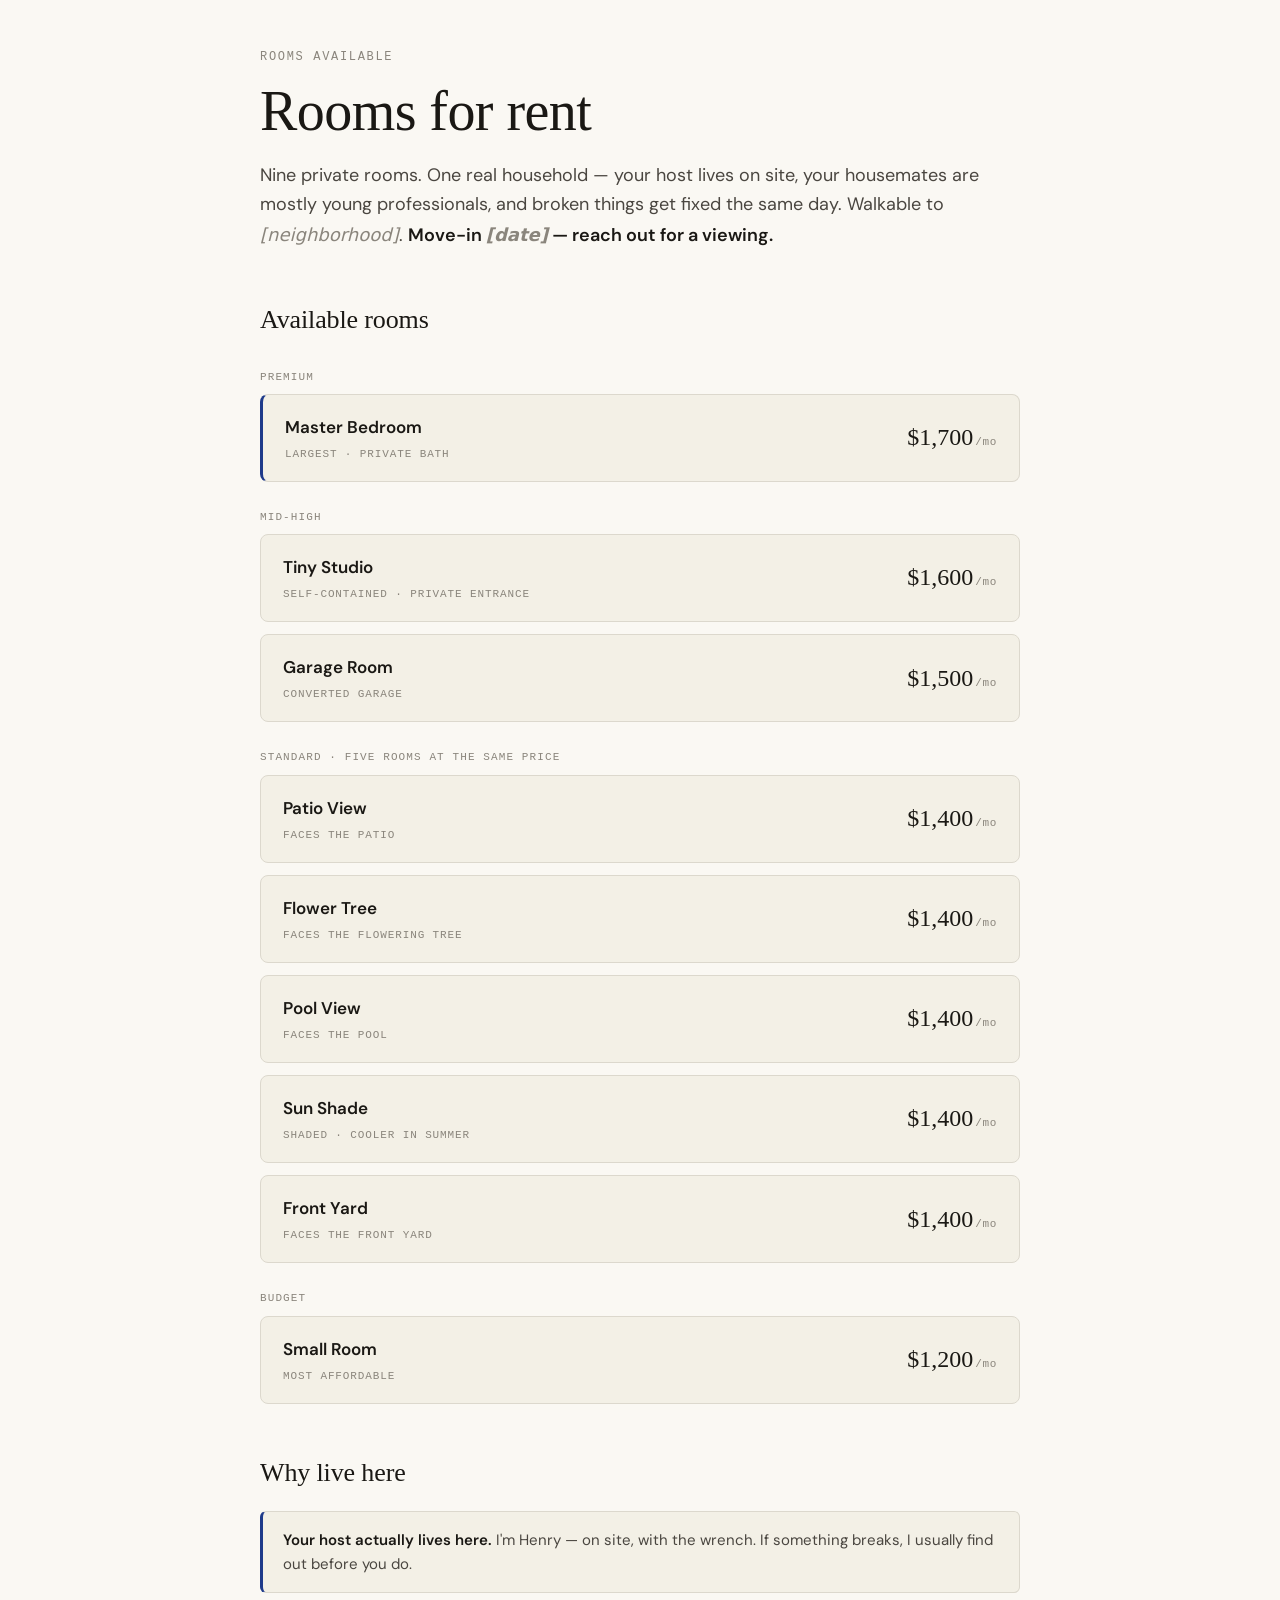
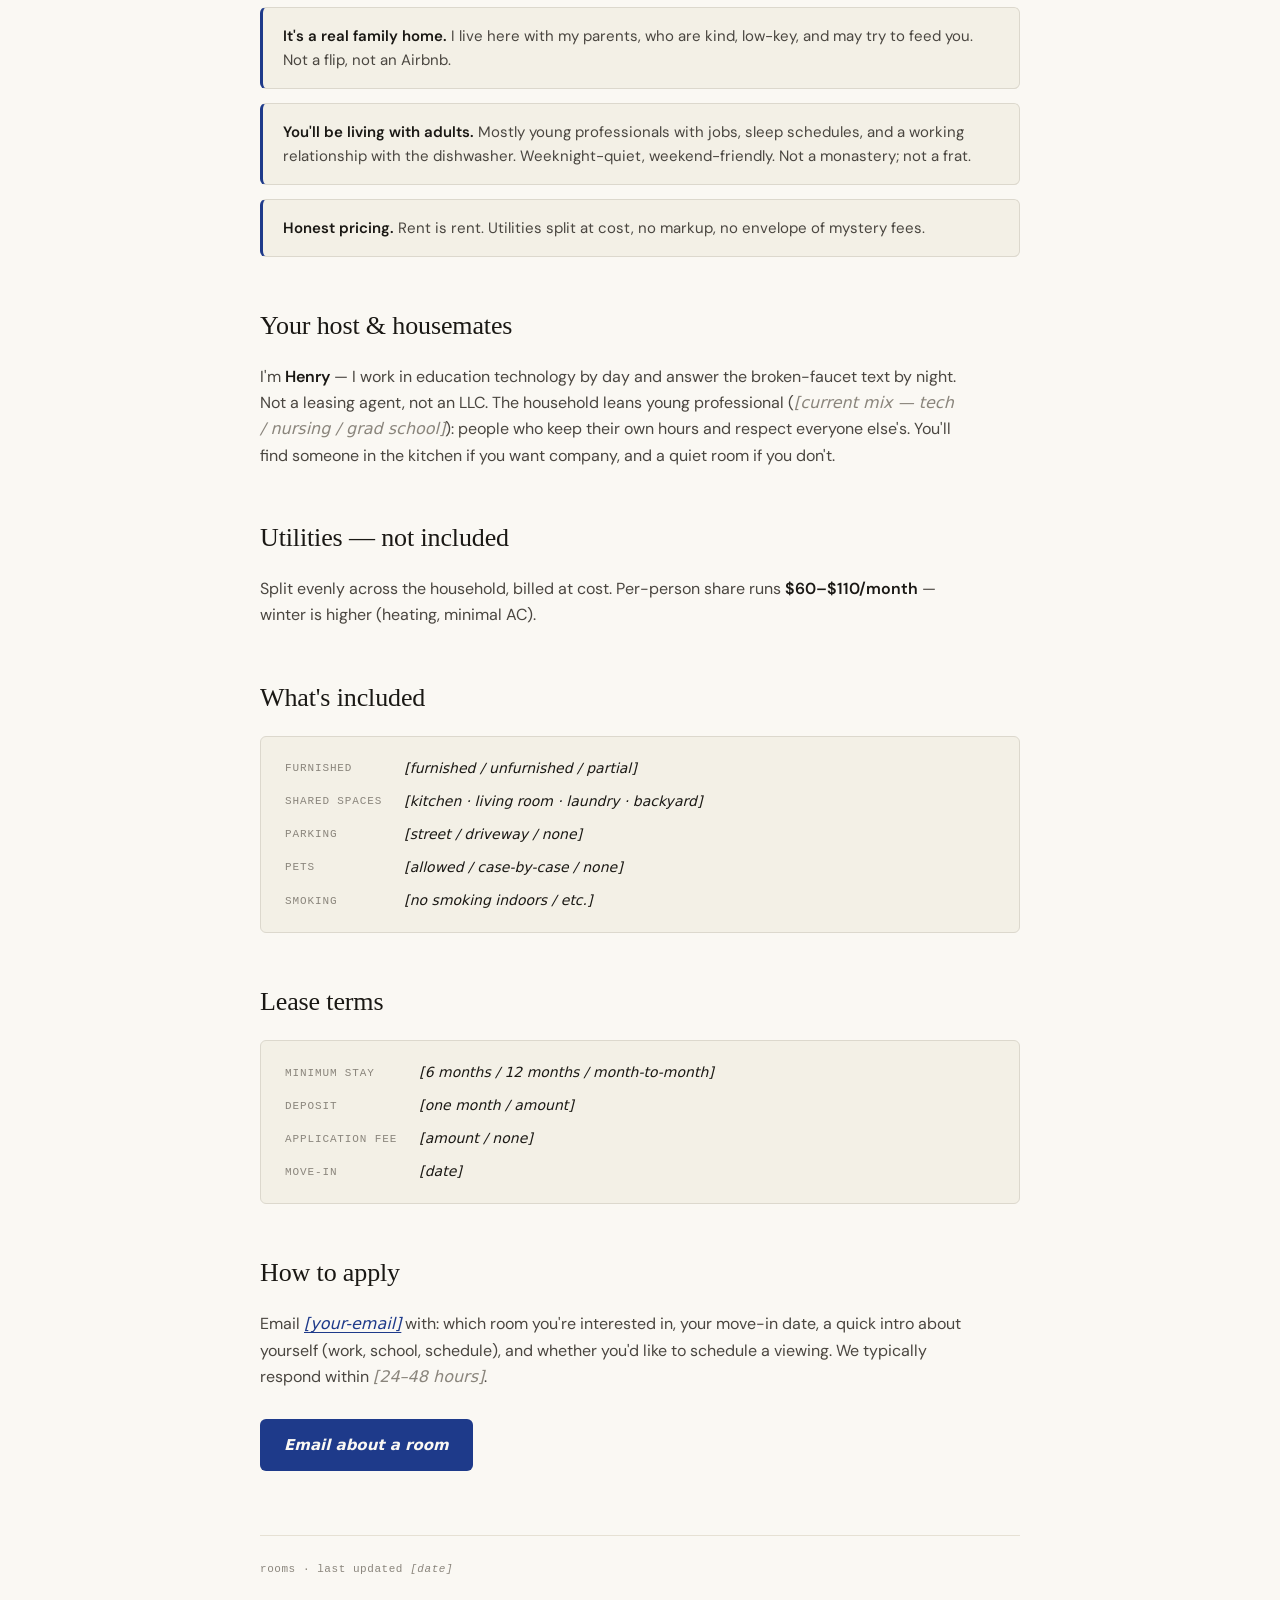
==== commit 00095d03: "Add tenant-facing rooms page at /home/ Nine rooms, tiered pricing, utilities-split-at-cost note, and" ====
--- a/home/index.html
+++ b/home/index.html
@@ -1,1957 +1,358 @@
 <!DOCTYPE html>
 <html lang="en">
 <head>
-  <meta charset="UTF-8">
-  <meta name="viewport" content="width=device-width, initial-scale=1.0">
-  <title>26363 Esperanza Dr — Los Altos Hills</title>
-  <link rel="preconnect" href="https://fonts.googleapis.com">
-  <link href="https://fonts.googleapis.com/css2?family=DM+Sans:wght@300;400;500;600;700&family=Playfair+Display:ital,wght@0,400;0,500;0,600;1,400&display=swap" rel="stylesheet">
-  <style>
-    * { margin: 0; padding: 0; box-sizing: border-box; }
-    html { scroll-behavior: smooth; }
-
-    body {
-      font-family: 'DM Sans', sans-serif;
-      background: #f8f6f1;
-      color: #3d3929;
-      min-height: 100vh;
-      -webkit-font-smoothing: antialiased;
+<meta charset="UTF-8">
+<meta name="viewport" content="width=device-width, initial-scale=1.0">
+<title>Rooms for Rent — Henry Fan</title>
+<meta name="description" content="Rooms available for rent. Nine private rooms across a single household. Pricing, what's included, and how to apply.">
+<meta name="robots" content="noindex, nofollow">
+<meta name="theme-color" content="#131110">
+<meta name="color-scheme" content="light dark">
+<link rel="icon" href="data:image/svg+xml,<svg xmlns='http://www.w3.org/2000/svg' viewBox='0 0 100 100'><text y='.9em' font-size='90'>🏠</text></svg>">
+<link rel="preconnect" href="https://fonts.googleapis.com">
+<link rel="preconnect" href="https://fonts.gstatic.com" crossorigin>
+<link href="https://fonts.googleapis.com/css2?family=DM+Serif+Display&family=DM+Sans:wght@400;500;600&family=IBM+Plex+Mono:wght@400;500&display=swap" rel="stylesheet">
+<style>
+  :root {
+    --bg:    #faf8f3;
+    --bg-2:  #f3f0e6;
+    --ink:   #1a1814;
+    --ink-2: #4a4640;
+    --ink-3: #8a857c;
+    --border:#dcd8cd;
+    --accent:#1e3a8a;
+    --accent-bg:#f0f5ff;
+    --rule:  #e6e1d4;
+  }
+  @media (prefers-color-scheme: dark) {
+    :root {
+      --bg:    #131110;
+      --bg-2:  #1a1815;
+      --ink:   #e8e3da;
+      --ink-2: #a8a39a;
+      --ink-3: #8a857c;
+      --border:#2e2b26;
+      --accent:#93b4fb;
+      --accent-bg:#0d1525;
+      --rule:  #262320;
     }
-
-    /* ─── Header ─── */
-    header {
-      background: linear-gradient(to right, #fffcf7, #fff);
-      padding: 18px 36px;
-      border-bottom: 1px solid #ebe8e1;
-      display: flex;
-      align-items: center;
-      justify-content: space-between;
-      position: sticky;
-      top: 0;
-      z-index: 100;
-    }
-    .header-left h1 {
-      font-family: 'Playfair Display', serif;
-      font-size: 1.35rem;
-      font-weight: 500;
-      color: #2c2a22;
-    }
-    .header-left h1 span {
-      font-weight: 400;
-      font-style: italic;
-      color: #9c9785;
-    }
-    .header-left p {
-      margin-top: 1px;
-      color: #b5ae9e;
-      font-size: 0.78rem;
-      letter-spacing: 0.3px;
-    }
-    .header-pills {
-      display: flex;
+  }
+  *, *::before, *::after { box-sizing: border-box; }
+  html, body { margin: 0; padding: 0; }
+  body {
+    font-family: 'DM Sans', system-ui, -apple-system, sans-serif;
+    background: var(--bg);
+    color: var(--ink);
+    line-height: 1.65;
+    min-height: 100vh;
+    padding: 48px 24px 80px;
+    -webkit-font-smoothing: antialiased;
+  }
+  main { max-width: 760px; margin: 0 auto; }
+  a:focus-visible { outline: 2px solid var(--accent); outline-offset: 3px; border-radius: 3px; }
+
+  .eyebrow {
+    font-family: 'IBM Plex Mono', ui-monospace, monospace;
+    font-size: 12px; letter-spacing: 0.14em; text-transform: uppercase;
+    color: var(--ink-3); margin-bottom: 14px;
+  }
+  h1 {
+    font-family: 'DM Serif Display', Georgia, serif;
+    font-weight: 400;
+    font-size: clamp(40px, 7vw, 56px);
+    line-height: 1.05; letter-spacing: -0.01em;
+    margin: 0 0 20px;
+  }
+  .lede {
+    font-size: 18px; color: var(--ink-2);
+    margin: 0 0 36px; max-width: 60ch;
+  }
+  .lede strong { color: var(--ink); font-weight: 600; }
+
+  h2 {
+    font-family: 'DM Serif Display', Georgia, serif;
+    font-weight: 400;
+    font-size: 26px;
+    margin: 48px 0 16px;
+    letter-spacing: -0.005em;
+  }
+  p { margin: 0 0 16px; max-width: 64ch; color: var(--ink-2); }
+  p strong { color: var(--ink); font-weight: 600; }
+  a.inline { color: var(--accent); text-decoration: underline; text-underline-offset: 3px; text-decoration-thickness: 1px; }
+
+  .rooms {
+    list-style: none; padding: 0; margin: 8px 0 0;
+    display: grid; gap: 12px;
+  }
+  .room {
+    display: grid;
+    grid-template-columns: 1fr auto;
+    align-items: center;
+    gap: 16px 24px;
+    padding: 18px 22px;
+    background: var(--bg-2);
+    border: 1px solid var(--border);
+    border-radius: 8px;
+  }
+  .room--featured { border-left: 3px solid var(--accent); }
+  .room-name {
+    font-weight: 600;
+    font-size: 17px;
+    color: var(--ink);
+  }
+  .room-tag {
+    display: block;
+    font-family: 'IBM Plex Mono', ui-monospace, monospace;
+    font-size: 11px; letter-spacing: 0.08em; text-transform: uppercase;
+    color: var(--ink-3);
+    margin-top: 4px;
+  }
+  .room-price {
+    font-family: 'DM Serif Display', Georgia, serif;
+    font-size: 24px;
+    color: var(--ink);
+    white-space: nowrap;
+  }
+  .room-price .per {
+    font-family: 'IBM Plex Mono', ui-monospace, monospace;
+    font-size: 11px;
+    color: var(--ink-3);
+    letter-spacing: 0.06em;
+    margin-left: 2px;
+  }
+
+  .tier-label {
+    font-family: 'IBM Plex Mono', ui-monospace, monospace;
+    font-size: 11px; letter-spacing: 0.1em; text-transform: uppercase;
+    color: var(--ink-3);
+    margin: 26px 0 8px;
+  }
+  .tier-label:first-of-type { margin-top: 8px; }
+
+  .facts {
+    display: grid;
+    grid-template-columns: auto 1fr;
+    gap: 10px 22px;
+    margin: 8px 0 28px;
+    padding: 20px 24px;
+    background: var(--bg-2);
+    border: 1px solid var(--border);
+    border-radius: 6px;
+    font-size: 14px;
+  }
+  .facts dt {
+    font-family: 'IBM Plex Mono', ui-monospace, monospace;
+    font-size: 11px; letter-spacing: 0.08em; text-transform: uppercase;
+    color: var(--ink-3);
+    align-self: center;
+  }
+  .facts dd { margin: 0; color: var(--ink); }
+
+  .placeholder {
+    color: var(--ink-3);
+    font-style: italic;
+  }
+
+  ul.why {
+    list-style: none;
+    padding: 0;
+    margin: 8px 0 24px;
+    display: grid;
+    gap: 14px;
+  }
+  ul.why li {
+    padding: 16px 20px;
+    background: var(--bg-2);
+    border: 1px solid var(--border);
+    border-left: 3px solid var(--accent);
+    border-radius: 6px;
+    color: var(--ink-2);
+    font-size: 15px;
+    line-height: 1.6;
+  }
+  ul.why li strong { color: var(--ink); font-weight: 600; }
+
+  .cta {
+    display: inline-block;
+    margin-top: 12px;
+    padding: 14px 24px;
+    background: var(--accent);
+    color: var(--bg);
+    text-decoration: none;
+    border-radius: 6px;
+    font-weight: 600;
+    font-size: 15px;
+  }
+  .cta:hover { transform: translateY(-1px); }
+
+  footer {
+    margin-top: 64px; padding-top: 24px;
+    border-top: 1px solid var(--rule);
+    font-family: 'IBM Plex Mono', ui-monospace, monospace;
+    font-size: 11px; letter-spacing: 0.05em;
+    color: var(--ink-3);
+  }
+  footer a { color: var(--ink-2); text-decoration: none; }
+  footer a:hover { color: var(--accent); }
+
+  @media (max-width: 560px) {
+    body { padding: 32px 18px 60px; }
+    h1 { font-size: clamp(32px, 11vw, 42px); }
+    .lede { font-size: 16px; }
+    .room {
+      grid-template-columns: 1fr;
       gap: 8px;
     }
-    .header-pill {
-      display: flex;
-      align-items: center;
-      gap: 6px;
-      padding: 7px 15px;
-      border-radius: 24px;
-      font-size: 0.8rem;
-      font-weight: 500;
-      border: 1px solid #ebe8e1;
-      background: #fff;
-      color: #6b6656;
-    }
-    .header-pill.green {
-      background: #f0faf0;
-      border-color: #c6e6c6;
-      color: #2d7a2d;
-    }
-    .header-pill .dot {
-      width: 7px; height: 7px;
-      border-radius: 50%;
-      background: #4caf50;
-      animation: softPulse 2.5s ease-in-out infinite;
-    }
-
-    /* ─── Apply button ─── */
-    .apply-btn {
-      display: inline-flex;
-      align-items: center;
-      gap: 6px;
-      padding: 10px 22px;
-      border-radius: 24px;
-      font-family: inherit;
-      font-size: 0.85rem;
-      font-weight: 600;
-      background: #5c4b28;
-      color: #fff;
-      border: none;
-      cursor: pointer;
-      text-decoration: none;
-      transition: all 0.2s;
-    }
-    .apply-btn:hover {
-      background: #3d3929;
-      transform: translateY(-1px);
-      box-shadow: 0 4px 14px rgba(92,75,40,0.25);
-    }
-    .apply-btn-outline {
-      display: inline-flex;
-      align-items: center;
-      gap: 6px;
-      padding: 10px 22px;
-      border-radius: 24px;
-      font-family: inherit;
-      font-size: 0.85rem;
-      font-weight: 600;
-      background: transparent;
-      color: #5c4b28;
-      border: 2px solid #d4cfc0;
-      cursor: pointer;
-      text-decoration: none;
-      transition: all 0.2s;
-    }
-    .apply-btn-outline:hover {
-      border-color: #5c4b28;
-      background: #f5f0e8;
-    }
-    @keyframes softPulse {
-      0%, 100% { opacity: 1; }
-      50% { opacity: 0.5; }
-    }
-
-    /* ─── Hero landing page ─── */
-    .hero {
-      position: relative;
-      border-radius: 20px;
-      overflow: hidden;
-      margin-bottom: 32px;
-      cursor: pointer;
-    }
-    .hero img {
-      width: 100%;
-      height: 380px;
-      object-fit: cover;
-      display: block;
-      transition: transform 6s ease;
-    }
-    .hero:hover img { transform: scale(1.04); }
-    .hero-overlay {
-      position: absolute; inset: 0;
-      background: linear-gradient(to top, rgba(30,28,20,0.82) 0%, rgba(30,28,20,0.3) 50%, rgba(30,28,20,0.05) 100%);
-      display: flex;
-      flex-direction: column;
-      justify-content: flex-end;
-      padding: 36px 40px;
-    }
-    .hero-overlay h2 {
-      font-family: 'Playfair Display', serif;
-      font-size: 2.2rem;
-      font-weight: 500;
-      color: #fff;
-      margin-bottom: 6px;
-      text-shadow: 0 2px 12px rgba(0,0,0,0.25);
-    }
-    .hero-overlay p {
-      color: rgba(255,255,255,0.75);
-      font-size: 0.95rem;
-      max-width: 500px;
-    }
-    .hero-pills {
-      display: flex;
-      gap: 8px;
-      margin-top: 16px;
-      flex-wrap: wrap;
-    }
-    .hero-pill {
-      padding: 6px 14px;
-      border-radius: 20px;
-      font-size: 0.78rem;
-      font-weight: 600;
-      background: rgba(255,255,255,0.15);
-      color: #fff;
-      backdrop-filter: blur(4px);
-      border: 1px solid rgba(255,255,255,0.2);
-    }
-
-    /* Quick-nav cards on landing */
-    .quick-nav {
-      display: grid;
-      grid-template-columns: repeat(3, 1fr);
-      gap: 12px;
-      margin-bottom: 32px;
-    }
-    .quick-nav .qn-card:nth-child(-n+2) {
-      grid-column: span 1;
-    }
-    @media (min-width: 769px) {
-      .quick-nav { grid-template-columns: repeat(5, 1fr); }
-      .quick-nav .qn-card:nth-child(-n+2) { grid-column: span 1; }
-    }
-    .qn-card {
-      background: #fff;
-      border: 1px solid #ebe8e1;
-      border-radius: 14px;
-      padding: 22px 20px;
-      cursor: pointer;
-      transition: all 0.2s;
-      text-align: center;
-    }
-    .qn-card:hover {
-      transform: translateY(-3px);
-      box-shadow: 0 8px 24px rgba(60,50,30,0.08);
-      border-color: #d4cfc0;
-    }
-    .qn-card .qn-icon { font-size: 1.6rem; margin-bottom: 8px; display: block; }
-    .qn-card h3 { font-size: 0.88rem; font-weight: 600; color: #3d3929; margin-bottom: 3px; }
-    .qn-card p { font-size: 0.74rem; color: #9c9785; line-height: 1.4; }
-
-    /* ─── Footer ─── */
-    .site-footer {
-      background: #fff;
-      border-top: 1px solid #ebe8e1;
-      padding: 28px 40px;
-      text-align: center;
-    }
-    .site-footer .ft-addr {
-      font-family: 'Playfair Display', serif;
-      font-size: 1rem;
-      color: #3d3929;
-      margin-bottom: 4px;
-    }
-    .site-footer .ft-sub {
-      font-size: 0.78rem;
-      color: #b5ae9e;
-      margin-bottom: 12px;
-    }
-    .site-footer .ft-links {
-      display: flex;
-      justify-content: center;
-      gap: 8px;
-      flex-wrap: wrap;
-    }
-    .site-footer .ft-link {
-      padding: 5px 14px;
-      border-radius: 16px;
-      font-size: 0.75rem;
-      font-weight: 500;
-      background: #f5f2ec;
-      color: #7a7464;
-      border: none;
-      cursor: pointer;
-      transition: all 0.15s;
-      font-family: inherit;
-    }
-    .site-footer .ft-link:hover { background: #ede4d4; color: #5c4b28; }
-
-    /* ─── Dual hero ─── */
-    .hero-duo {
-      display: grid;
-      grid-template-columns: 1.5fr 1fr;
-      gap: 14px;
-      margin-bottom: 32px;
-    }
-    .hero-duo .hero { margin-bottom: 0; }
-    .hero-duo .hero-small { border-radius: 20px; overflow: hidden; }
-    .hero-duo .hero-small img {
-      width: 100%; height: 100%;
-      object-fit: cover; display: block;
-      transition: transform 4s ease;
-    }
-    .hero-duo .hero-small:hover img { transform: scale(1.04); }
-
-    /* Amenity row on landing */
-    .amenity-row {
-      display: flex;
-      flex-wrap: wrap;
-      gap: 10px;
-      margin-bottom: 32px;
-    }
-    .amenity {
-      display: flex;
-      align-items: center;
-      gap: 7px;
-      padding: 8px 16px;
-      background: #fff;
-      border: 1px solid #ebe8e1;
-      border-radius: 24px;
-      font-size: 0.82rem;
-      color: #5c5647;
-      font-weight: 500;
-    }
-    .amenity .am-icon { font-size: 1rem; }
-
-    /* ─── Layout ─── */
-    .container {
-      display: flex;
-      min-height: calc(100vh - 66px);
-    }
-
-    /* ─── Sidebar ─── */
-    .sidebar {
-      width: 260px;
-      min-width: 260px;
-      background: #fffcf7;
-      border-right: 1px solid #ebe8e1;
-      padding: 22px 0;
-      overflow-y: auto;
-      position: sticky;
-      top: 66px;
-      height: calc(100vh - 66px);
-    }
-    .sidebar::-webkit-scrollbar { width: 3px; }
-    .sidebar::-webkit-scrollbar-thumb { background: #ddd8cd; border-radius: 3px; }
-    .sb-label {
-      padding: 0 22px 8px;
-      font-size: 0.65rem;
-      text-transform: uppercase;
-      letter-spacing: 1.8px;
-      color: #b5ae9e;
-      font-weight: 700;
-    }
-    .sb-divider {
-      height: 1px;
-      background: #f0ede6;
-      margin: 12px 22px;
-    }
-    .sb-btn {
-      display: flex;
-      align-items: center;
-      width: 100%;
-      padding: 10px 22px;
-      border: none;
-      background: transparent;
-      color: #7a7464;
-      font-family: inherit;
-      font-size: 0.85rem;
-      cursor: pointer;
-      transition: all 0.15s;
-      text-align: left;
-      gap: 10px;
-      border-left: 3px solid transparent;
-    }
-    .sb-btn:hover { background: #faf8f4; color: #3d3929; }
-    .sb-btn.active {
-      background: #f5f0e8;
-      color: #5c4b28;
-      border-left-color: #b8945a;
-      font-weight: 500;
-    }
-    .sb-btn .sb-icon {
-      display: inline-flex;
-      align-items: center;
-      justify-content: center;
-      width: 30px; height: 30px;
-      border-radius: 8px;
-      background: #f5f2ec;
-      font-size: 0.78rem;
-      font-weight: 600;
-      flex-shrink: 0;
-      color: #9c9785;
-    }
-    .sb-btn.active .sb-icon {
-      background: #ede4d4;
-      color: #7a6638;
-    }
-    .sb-btn .sb-dot {
-      width: 7px; height: 7px;
-      border-radius: 50%;
-      flex-shrink: 0;
-    }
-    .sb-btn .sb-dot.open { background: #4caf50; }
-    .sb-btn .sb-dot.taken { background: #ccc; }
-    .sb-btn .sb-count {
-      margin-left: auto;
-      font-size: 0.7rem;
-      color: #c4bfb2;
-      font-weight: 500;
-    }
-    .sb-btn.dim { opacity: 0.42; }
-    .sb-btn.dim:hover { opacity: 0.65; }
-
-    /* ─── Main ─── */
-    .main {
-      flex: 1;
-      padding: 32px 42px 60px;
-      overflow-y: auto;
-      max-width: 1100px;
-    }
-
-    /* Fade-in */
-    @keyframes fadeUp {
-      from { opacity: 0; transform: translateY(10px); }
-      to { opacity: 1; transform: translateY(0); }
-    }
-    .fade-in { animation: fadeUp 0.3s ease-out forwards; }
-
-    /* Staggered photo entrance */
-    .photo-grid .photo-card {
-      opacity: 0;
-      animation: fadeUp 0.35s ease-out forwards;
-    }
-    .photo-grid .photo-card:nth-child(1) { animation-delay: 0.05s; }
-    .photo-grid .photo-card:nth-child(2) { animation-delay: 0.1s; }
-    .photo-grid .photo-card:nth-child(3) { animation-delay: 0.15s; }
-    .photo-grid .photo-card:nth-child(4) { animation-delay: 0.2s; }
-    .photo-grid .photo-card:nth-child(5) { animation-delay: 0.25s; }
-    .photo-grid .photo-card:nth-child(6) { animation-delay: 0.3s; }
-    .photo-grid .photo-card:nth-child(7) { animation-delay: 0.35s; }
-    .photo-grid .photo-card:nth-child(n+8) { animation-delay: 0.4s; }
-
-    /* Scroll hint on hero */
-    .scroll-hint {
-      display: flex;
-      justify-content: center;
-      margin: -14px 0 24px;
-      animation: bounce 2s ease-in-out infinite;
-    }
-    .scroll-hint span {
-      font-size: 0.75rem;
-      color: #b5ae9e;
-      letter-spacing: 1px;
-    }
-    @keyframes bounce {
-      0%, 100% { transform: translateY(0); }
-      50% { transform: translateY(5px); }
-    }
-
-    /* ─── Page titles ─── */
-    .pg-title {
-      font-family: 'Playfair Display', serif;
-      font-size: 1.6rem;
-      font-weight: 400;
-      color: #2c2a22;
-      margin-bottom: 4px;
-    }
-    .pg-sub {
-      font-size: 0.88rem;
-      color: #9c9785;
-      margin-bottom: 24px;
-      line-height: 1.5;
-    }
-    .pill {
-      display: inline-block;
-      padding: 3px 11px;
-      border-radius: 16px;
-      font-size: 0.75rem;
-      font-weight: 600;
-      margin-right: 5px;
-    }
-    .pill-warm { background: #f5f0e8; color: #8a7245; }
-    .pill-green { background: #edf7ed; color: #3a7a3a; }
-    .pill-red { background: #fdf0ef; color: #b05050; }
-
-    /* ─── Legend ─── */
-    .legend {
-      display: flex;
-      gap: 16px;
-      align-items: center;
-      margin-bottom: 26px;
-      padding: 11px 16px;
-      background: #fff;
-      border-radius: 10px;
-      border: 1px solid #ebe8e1;
-      font-size: 0.82rem;
-    }
-    .legend-item { display: flex; align-items: center; gap: 6px; color: #7a7464; }
-    .legend-dot { width: 9px; height: 9px; border-radius: 50%; }
-    .legend-dot.g { background: #4caf50; }
-    .legend-dot.r { background: #ccc; }
-    .legend .lg-count { margin-left: auto; color: #b5ae9e; font-weight: 500; }
-
-    /* ─── Section headings ─── */
-    .sec-head {
-      font-size: 1rem;
-      font-weight: 600;
-      color: #3d3929;
-      margin-bottom: 14px;
-      padding-bottom: 9px;
-      border-bottom: 1px solid #f0ede6;
-      display: flex;
-      align-items: center;
-      gap: 8px;
-    }
-    .sec-head .si { font-size: 1.1rem; }
-
-    /* ─── Photo grid ─── */
-    .photo-grid {
-      display: grid;
-      grid-template-columns: repeat(auto-fill, minmax(260px, 1fr));
-      gap: 16px;
-    }
-    .photo-card {
-      position: relative;
-      border-radius: 14px;
-      overflow: hidden;
-      background: #eee;
-      cursor: pointer;
-      transition: transform 0.25s ease, box-shadow 0.25s ease;
-      aspect-ratio: 4/3;
-    }
-    .photo-card:hover {
-      transform: translateY(-5px);
-      box-shadow: 0 14px 36px rgba(60,50,30,0.14);
-    }
-    .photo-card img {
-      width: 100%; height: 100%;
-      object-fit: cover;
-      display: block;
-      transition: transform 0.4s ease;
-    }
-    .photo-card:hover img { transform: scale(1.04); }
-    .photo-card .overlay {
-      position: absolute; bottom: 0; left: 0; right: 0;
-      padding: 24px 13px 10px;
-      background: linear-gradient(transparent, rgba(30,28,20,0.65));
-      font-size: 0.78rem;
-      color: rgba(255,255,255,0.9);
-      font-weight: 500;
-      letter-spacing: 0.2px;
-    }
-
-    /* ─── Room sections ─── */
-    .room-sec { margin-bottom: 34px; }
-    .room-sec-head {
-      font-size: 0.92rem;
-      font-weight: 500;
-      color: #6b6656;
-      margin-bottom: 12px;
-      padding-bottom: 8px;
-      border-bottom: 1px solid #f0ede6;
-      display: flex;
-      align-items: center;
-      gap: 8px;
-    }
-    .room-sec-head span[onclick] {
-      transition: color 0.15s;
-    }
-    .room-sec-head span[onclick]:hover {
-      color: #5c4b28;
-      text-decoration: underline;
-    }
-    .room-sec-head .rs-count {
-      margin-left: auto;
-      font-size: 0.72rem;
-      color: #c4bfb2;
-    }
-    .room-sec.dim .photo-grid { opacity: 0.3; transition: opacity 0.25s; }
-    .room-sec.dim:hover .photo-grid { opacity: 0.6; }
-
-    /* ─── Welcome banner ─── */
-    .welcome-banner {
-      background: linear-gradient(135deg, #f7f3ec, #eee8dd);
-      border-radius: 16px;
-      padding: 30px 34px;
-      margin-bottom: 28px;
-      border: 1px solid #e6dfd2;
-    }
-    .welcome-banner h3 {
-      font-family: 'Playfair Display', serif;
-      color: #3d3929;
-      font-weight: 400;
-      font-size: 1.15rem;
-      margin-bottom: 6px;
-    }
-    .welcome-banner p {
-      color: #7a7464;
-      font-size: 0.88rem;
-      line-height: 1.65;
-    }
-
-    /* ─── Host section ─── */
-    .host-section {
-      background: #fff;
-      border: 1px solid #ebe8e1;
-      border-radius: 18px;
-      padding: 34px;
-      margin-bottom: 28px;
-    }
-    .host-top {
-      display: flex;
-      align-items: center;
-      gap: 20px;
-      margin-bottom: 20px;
-    }
-    .host-avatar {
-      width: 72px; height: 72px;
-      border-radius: 50%;
-      background: linear-gradient(135deg, #d4c4a0, #b8945a);
-      display: flex;
-      align-items: center;
-      justify-content: center;
-      font-size: 1.8rem;
-      color: #fff;
-      flex-shrink: 0;
-    }
-    .host-info h3 {
-      font-family: 'Playfair Display', serif;
-      font-size: 1.25rem;
-      color: #2c2a22;
-      font-weight: 400;
-    }
-    .host-info p {
-      color: #9c9785;
-      font-size: 0.85rem;
-      margin-top: 2px;
-    }
-    .host-badges {
-      display: flex;
-      flex-wrap: wrap;
-      gap: 8px;
-      margin-top: 8px;
-    }
-    .host-badge {
-      display: inline-flex;
-      align-items: center;
-      gap: 5px;
-      padding: 5px 12px;
-      border-radius: 20px;
-      font-size: 0.75rem;
-      font-weight: 600;
-      background: #f5f0e8;
-      color: #8a7245;
-    }
-    .host-body { line-height: 1.75; }
-    .host-body p {
-      color: #5c5647;
-      font-size: 0.9rem;
-      margin-bottom: 14px;
-    }
-    .host-highlights {
-      display: grid;
-      grid-template-columns: repeat(auto-fill, minmax(220px, 1fr));
-      gap: 12px;
-      margin-top: 20px;
-    }
-    .host-hl {
-      background: #faf8f4;
-      border: 1px solid #f0ede6;
-      border-radius: 12px;
-      padding: 16px;
-      display: flex;
-      gap: 12px;
-      align-items: flex-start;
-    }
-    .host-hl .hl-icon {
-      font-size: 1.4rem;
-      flex-shrink: 0;
-      margin-top: 2px;
-    }
-    .host-hl h4 {
-      font-size: 0.85rem;
-      color: #3d3929;
-      font-weight: 600;
-      margin-bottom: 3px;
-    }
-    .host-hl p {
-      font-size: 0.8rem;
-      color: #9c9785;
-      line-height: 1.5;
-      margin-bottom: 0;
-    }
-
-    /* ─── Lightbox ─── */
-    .lightbox {
-      display: none;
-      position: fixed; inset: 0;
-      z-index: 1000;
-      background: rgba(44,42,34,0.92);
-      backdrop-filter: blur(6px);
-      align-items: center;
-      justify-content: center;
-      flex-direction: column;
-    }
-    .lightbox.open { display: flex; }
-    .lightbox img {
-      max-width: 90vw; max-height: 82vh;
-      object-fit: contain;
-      border-radius: 10px;
-      box-shadow: 0 20px 50px rgba(0,0,0,0.35);
-      animation: fadeUp 0.2s ease-out;
-    }
-    .lightbox .lb-caption { margin-top: 14px; color: #d4cfc3; font-size: 0.88rem; }
-    .lightbox .lb-close {
-      position: absolute; top: 16px; right: 24px;
-      background: rgba(255,255,255,0.12); border: none;
-      color: #e8e3d8; font-size: 1.5rem;
-      width: 42px; height: 42px; border-radius: 50%;
-      cursor: pointer; transition: all 0.15s;
-      display: flex; align-items: center; justify-content: center;
-      z-index: 1001;
-    }
-    .lightbox .lb-close:hover { background: rgba(255,255,255,0.25); }
-    .lightbox .lb-nav {
-      position: absolute; top: 50%; transform: translateY(-50%);
-      background: rgba(255,255,255,0.12); border: none;
-      color: #e8e3d8; font-size: 1.5rem;
-      width: 48px; height: 48px; border-radius: 50%;
-      cursor: pointer; transition: all 0.15s;
-      display: flex; align-items: center; justify-content: center;
-    }
-    .lightbox .lb-nav:hover { background: rgba(255,255,255,0.25); }
-    .lightbox .lb-prev { left: 20px; }
-    .lightbox .lb-next { right: 20px; }
-    .lightbox .lb-counter {
-      position: absolute; bottom: 20px;
-      color: rgba(255,255,255,0.4); font-size: 0.82rem; font-weight: 500;
-    }
-
-    /* ─── Neighborhood ─── */
-    .nbr-hero {
-      background: linear-gradient(135deg, #eef5ec, #f4f1e8);
-      border-radius: 16px;
-      padding: 34px;
-      margin-bottom: 28px;
-      border: 1px solid #dce8d8;
-    }
-    .nbr-hero h2 {
-      font-family: 'Playfair Display', serif;
-      font-size: 1.5rem; font-weight: 400; color: #2c2a22; margin-bottom: 8px;
-    }
-    .nbr-hero p { color: #6b7e62; font-size: 0.9rem; line-height: 1.7; }
-    .nbr-hero .loc-pill {
-      display: inline-block; margin-top: 12px;
-      padding: 5px 13px; background: rgba(76,175,80,0.1);
-      color: #3a7a3a; border-radius: 16px;
-      font-size: 0.78rem; font-weight: 600; margin-right: 6px;
-    }
-
-    .place-grid {
-      display: grid;
-      grid-template-columns: repeat(auto-fill, minmax(300px, 1fr));
-      gap: 14px; margin-bottom: 34px;
-    }
-    .place-card {
-      background: #fff;
-      border: 1px solid #ebe8e1;
-      border-radius: 14px; padding: 22px;
-      transition: transform 0.2s ease, box-shadow 0.2s;
-    }
-    .place-card:hover { transform: translateY(-3px); box-shadow: 0 8px 24px rgba(60,50,30,0.08); }
-    .place-card .pc-icon { font-size: 1.6rem; margin-bottom: 10px; display: block; }
-    .place-card h3 { font-size: 0.95rem; font-weight: 600; color: #3d3929; margin-bottom: 4px; }
-    .place-card .pc-dist {
-      font-size: 0.72rem; color: #6b8f3a; margin-bottom: 8px;
-      display: inline-block; background: #f0f7ec;
-      padding: 3px 9px; border-radius: 8px; font-weight: 600;
-    }
-    .place-card p { font-size: 0.84rem; color: #7a7464; line-height: 1.6; }
-    .place-card .pc-tags { display: flex; flex-wrap: wrap; gap: 5px; margin-top: 10px; }
-    .place-card .pc-tag {
-      font-size: 0.67rem; padding: 3px 8px; border-radius: 6px;
-      background: #f5f2ec; color: #9c9785; font-weight: 600;
-    }
-
-    .bike-routes { display: grid; gap: 10px; margin-bottom: 34px; }
-    .route-card {
-      background: #fff;
-      border: 1px solid #ebe8e1;
-      border-radius: 12px; padding: 16px 20px;
-      display: flex; align-items: center; gap: 16px;
-      transition: transform 0.2s, box-shadow 0.2s;
-    }
-    .route-card:hover { transform: translateX(3px); box-shadow: 0 4px 16px rgba(60,50,30,0.06); }
-    .rt-icon { font-size: 1.4rem; flex-shrink: 0; }
-    .rt-info h4 { color: #3d3929; font-weight: 600; font-size: 0.88rem; margin-bottom: 2px; }
-    .rt-info p { color: #9c9785; font-size: 0.8rem; line-height: 1.5; }
-    .rt-meta { margin-left: auto; text-align: right; flex-shrink: 0; }
-    .rt-meta .rt-dist { font-size: 1rem; color: #6b8f3a; font-weight: 700; }
-    .rt-meta .rt-time { font-size: 0.7rem; color: #b5ae9e; margin-top: 1px; }
-
-    .shop-grid {
-      display: grid;
-      grid-template-columns: repeat(auto-fill, minmax(140px, 1fr));
-      gap: 10px; margin-bottom: 34px;
-    }
-    .shop-chip {
-      background: #fff;
-      border: 1px solid #ebe8e1;
-      border-radius: 10px; padding: 14px 10px;
-      text-align: center;
-      transition: transform 0.2s, box-shadow 0.2s;
-    }
-    .shop-chip:hover { transform: translateY(-2px); box-shadow: 0 4px 12px rgba(60,50,30,0.06); }
-    .shop-chip .sc-icon { font-size: 1.3rem; display: block; margin-bottom: 6px; }
-    .shop-chip .sc-name { font-size: 0.8rem; color: #3d3929; font-weight: 600; }
-    .shop-chip .sc-type { font-size: 0.68rem; color: #b5ae9e; margin-top: 2px; }
-
-    .callout {
-      border-radius: 14px; padding: 20px 24px; margin-bottom: 22px;
-    }
-    .callout.sage {
-      background: linear-gradient(135deg, #f0f5ed, #f5f2ec);
-      border: 1px solid #dce8d8;
-    }
-    .callout.warm {
-      background: linear-gradient(135deg, #f8f3eb, #f5f0e8);
-      border: 1px solid #e6dfd2;
-    }
-    .callout h4 {
-      font-size: 0.75rem; text-transform: uppercase;
-      letter-spacing: 1px; margin-bottom: 6px; font-weight: 700;
-    }
-    .callout.sage h4 { color: #5a7a4a; }
-    .callout.warm h4 { color: #8a7245; }
-    .callout p { color: #6b6656; font-size: 0.86rem; line-height: 1.65; }
-
-    /* ─── Living Guide ─── */
-    .guide-hero {
-      background: linear-gradient(135deg, #eaf2e8, #f4f1e8);
-      border-radius: 16px;
-      padding: 34px;
-      margin-bottom: 28px;
-      border: 1px solid #d8e4d4;
-    }
-    .guide-hero h2 {
-      font-family: 'Playfair Display', serif;
-      font-size: 1.5rem; font-weight: 500; color: #2c2a22; margin-bottom: 6px;
-    }
-    .guide-hero p { color: #6b7e62; font-size: 0.9rem; line-height: 1.7; }
-
-    .guide-toc {
-      display: flex; flex-wrap: wrap; gap: 8px;
-      margin-bottom: 30px;
-    }
-    .guide-toc a {
-      padding: 6px 14px; border-radius: 20px;
-      font-size: 0.78rem; font-weight: 600;
-      background: #fff; color: #6b6656;
-      border: 1px solid #ebe8e1;
-      text-decoration: none;
-      transition: all 0.15s;
-    }
-    .guide-toc a:hover { background: #f5f0e8; color: #5c4b28; border-color: #d4cfc0; }
-
-    .guide-section { margin-bottom: 36px; }
-    .guide-section-title {
-      font-family: 'Playfair Display', serif;
-      font-size: 1.15rem;
-      font-weight: 500;
-      color: #2c2a22;
-      margin-bottom: 14px;
-      padding-bottom: 10px;
-      border-bottom: 1px solid #f0ede6;
-      scroll-margin-top: 80px;
-    }
-
-    .item-grid {
-      display: grid;
-      grid-template-columns: repeat(auto-fill, minmax(280px, 1fr));
-      gap: 12px;
-    }
-    .item-card {
-      background: #fff;
-      border: 1px solid #ebe8e1;
-      border-radius: 12px;
-      padding: 18px;
-      transition: transform 0.2s, box-shadow 0.2s;
-    }
-    .item-card:hover { transform: translateY(-2px); box-shadow: 0 6px 18px rgba(60,50,30,0.06); }
-    .item-card .ic-head {
-      display: flex; align-items: center; gap: 10px; margin-bottom: 8px;
-    }
-    .item-card .ic-icon { font-size: 1.3rem; }
-    .item-card h4 { font-size: 0.88rem; font-weight: 600; color: #3d3929; }
-    .item-card p { font-size: 0.82rem; color: #7a7464; line-height: 1.55; }
-    .item-card .ic-tip {
-      margin-top: 8px; padding: 8px 12px;
-      background: #faf8f4; border-radius: 8px;
-      font-size: 0.76rem; color: #8a7245; font-style: italic;
-    }
-
-    .rule-grid {
-      display: grid;
-      grid-template-columns: repeat(auto-fill, minmax(300px, 1fr));
-      gap: 12px;
-    }
-    .rule-card {
-      background: #fff;
-      border: 1px solid #ebe8e1;
-      border-radius: 12px;
-      padding: 20px;
-    }
-    .rule-card h4 {
-      font-size: 0.9rem; font-weight: 600; color: #3d3929;
-      margin-bottom: 10px;
-      display: flex; align-items: center; gap: 8px;
-    }
-    .rule-card h4 .rc-icon { font-size: 1.1rem; }
-    .rule-card ul {
-      list-style: none; padding: 0;
-    }
-    .rule-card ul li {
-      font-size: 0.82rem; color: #5c5647; line-height: 1.6;
-      padding: 4px 0 4px 20px;
-      position: relative;
-    }
-    .rule-card ul li::before {
-      content: ''; position: absolute; left: 4px; top: 11px;
-      width: 6px; height: 6px; border-radius: 50%;
-      background: #d4cfc0;
-    }
-    .rule-card .rc-note {
-      margin-top: 10px; padding: 10px 14px;
-      background: #fdf8f0; border-radius: 8px;
-      border-left: 3px solid #e6c87a;
-      font-size: 0.78rem; color: #8a7245; line-height: 1.5;
-    }
-
-    .bucket-grid {
-      display: grid;
-      grid-template-columns: repeat(auto-fill, minmax(240px, 1fr));
-      gap: 12px;
-    }
-    .bucket-card {
-      background: #fff;
-      border: 1px solid #ebe8e1;
-      border-radius: 12px;
-      padding: 18px;
-    }
-    .bucket-card h4 {
-      font-size: 0.85rem; font-weight: 600; color: #3d3929;
-      margin-bottom: 8px;
-      display: flex; align-items: center; gap: 7px;
-    }
-    .bucket-card ul {
-      list-style: none; padding: 0;
-    }
-    .bucket-card ul li {
-      font-size: 0.8rem; color: #7a7464; line-height: 1.55;
-      padding: 3px 0 3px 18px; position: relative;
-    }
-    .bucket-card ul li::before {
-      content: ''; position: absolute; left: 2px; top: 10px;
-      width: 8px; height: 8px; border-radius: 2px;
-      border: 1.5px solid #c4bfb2;
-    }
-
-    .energy-schedule {
-      display: flex; flex-wrap: wrap; gap: 8px;
-      margin: 10px 0;
-    }
-    .energy-time {
-      padding: 6px 14px;
-      background: #f5f0e8;
-      border-radius: 8px;
-      font-size: 0.8rem;
-      font-weight: 600;
-      color: #8a7245;
-    }
-
-    /* ─── Mobile ─── */
-    .menu-toggle {
-      display: none;
-      position: fixed; bottom: 20px; right: 20px; z-index: 500;
-      width: 50px; height: 50px; border-radius: 14px;
-      background: #b8945a; border: none;
-      color: #fff; font-size: 1.2rem;
-      cursor: pointer;
-      box-shadow: 0 4px 16px rgba(184,148,90,0.35);
-    }
-    @media (max-width: 768px) {
-      .sidebar {
-        position: fixed; left: -260px; top: 0;
-        height: 100vh; z-index: 400;
-        transition: left 0.3s ease; padding-top: 66px;
-      }
-      .sidebar.open { left: 0; }
-      .menu-toggle { display: flex; align-items: center; justify-content: center; }
-      .main { padding: 20px 18px; }
-      .photo-grid { grid-template-columns: repeat(auto-fill, minmax(150px, 1fr)); gap: 10px; }
-      header { padding: 14px 18px; }
-      .header-left h1 { font-size: 1.15rem; }
-      .header-pills .header-pill { display: none; }
-      .header-pills .apply-btn { font-size: 0.78rem; padding: 8px 16px; }
-      .place-grid { grid-template-columns: 1fr; }
-      .shop-grid { grid-template-columns: repeat(auto-fill, minmax(110px, 1fr)); }
-      .nbr-hero, .welcome-banner, .host-section { padding: 22px; }
-      .route-card { flex-direction: column; text-align: center; gap: 10px; }
-      .rt-meta { margin-left: 0; text-align: center; }
-      .host-top { flex-direction: column; text-align: center; }
-      .host-highlights { grid-template-columns: 1fr; }
-      .hero img { height: 240px; }
-      .hero-overlay { padding: 20px; }
-      .hero-overlay h2 { font-size: 1.4rem; }
-      .quick-nav { grid-template-columns: repeat(2, 1fr) !important; gap: 10px; }
-      .item-grid, .rule-grid, .bucket-grid { grid-template-columns: 1fr; }
-      .guide-hero { padding: 22px; }
-      .hero-duo { grid-template-columns: 1fr; }
-      .hero-duo .hero-small { display: none; }
-      .site-footer { padding: 20px; }
-    }
-  </style>
+    .room-price { font-size: 22px; }
+    .facts { grid-template-columns: 1fr; gap: 4px 0; padding: 18px 20px; }
+    .facts dt { margin-top: 10px; }
+  }
+</style>
 </head>
 <body>
-
-<header>
-  <div class="header-left" style="cursor:pointer;" onclick="showRoom('welcome')">
-    <h1>26363 Esperanza Dr <span>Los Altos Hills</span></h1>
-    <p>Rooms for rent &middot; Living guide &middot; Neighborhood &middot; Meet your host</p>
-  </div>
-  <div class="header-pills">
-    <div class="header-pill green">
-      <div class="dot"></div>
-      4 rooms available
-    </div>
-    <a href="https://forms.gle/QG5dA3XahoxpiGUGA" target="_blank" rel="noopener" class="apply-btn">Apply Now</a>
-  </div>
-</header>
-
-<div class="container">
-  <nav class="sidebar" id="sidebar">
-    <button class="sb-btn active" data-room="welcome" onclick="showRoom('welcome')" style="padding:14px 22px;">
-      <span class="sb-icon" style="background:#f0ede6; color:#b8945a; font-size:1rem;">&#9750;</span>
-      <strong style="color:#3d3929;">Welcome</strong>
-    </button>
-
-    <div class="sb-divider"></div>
-    <div class="sb-label">Property</div>
-    <button class="sb-btn" data-room="home" onclick="showRoom('home')">
-      <span class="sb-icon">&#8962;</span>
-      Property Photos
-      <span class="sb-count">15</span>
-    </button>
-
-    <div class="sb-divider"></div>
-    <div class="sb-label">Rooms</div>
-    <button class="sb-btn" data-room="all" onclick="showRoom('all')">
-      <span class="sb-icon">&#9783;</span>
-      All Rooms
-    </button>
-    <div id="room-buttons"></div>
-
-    <div class="sb-divider"></div>
-    <div class="sb-label">Explore</div>
-    <button class="sb-btn" data-room="guide" onclick="showRoom('guide')">
-      <span class="sb-icon" style="background:#e8f0f5; color:#4a8ab5;">&#128214;</span>
-      Living Guide
-    </button>
-    <button class="sb-btn" data-room="neighborhood" onclick="showRoom('neighborhood')">
-      <span class="sb-icon" style="background:#edf7ed; color:#4caf50;">&#9733;</span>
-      Neighborhood
-    </button>
-    <button class="sb-btn" data-room="host" onclick="showRoom('host')">
-      <span class="sb-icon" style="background:#f5f0e8; color:#b8945a;">&#9829;</span>
-      Your Host
-    </button>
-  </nav>
-
-  <main class="main" id="main-content"></main>
-</div>
-
-<footer class="site-footer">
-  <div class="ft-addr">26363 Esperanza Dr, Los Altos Hills</div>
-  <div class="ft-sub">We're glad you're here. Welcome home.</div>
-  <div class="ft-links">
-    <button class="ft-link" onclick="showRoom('welcome')">Home</button>
-    <button class="ft-link" onclick="showRoom('all')">Rooms</button>
-    <button class="ft-link" onclick="showRoom('guide')">Living Guide</button>
-    <button class="ft-link" onclick="showRoom('neighborhood')">Neighborhood</button>
-    <button class="ft-link" onclick="showRoom('host')">Your Host</button>
-    <a href="https://forms.gle/QG5dA3XahoxpiGUGA" target="_blank" rel="noopener" class="ft-link" style="background:#5c4b28; color:#fff;">Apply Now</a>
-  </div>
-</footer>
-
-<!-- Lightbox -->
-<div class="lightbox" id="lightbox">
-  <button class="lb-close" onclick="closeLightbox()">&times;</button>
-  <button class="lb-nav lb-prev" onclick="navigateLightbox(-1)">&#8249;</button>
-  <button class="lb-nav lb-next" onclick="navigateLightbox(1)">&#8250;</button>
-  <img id="lb-img" src="" alt="">
-  <div class="lb-caption" id="lb-caption"></div>
-  <div class="lb-counter" id="lb-counter"></div>
-</div>
-
-<button class="menu-toggle" onclick="toggleSidebar()">&#9776;</button>
-
-<script>
-  // ─── Data ───
-  const homePhotos = {
-    id: 0, folder: "0_HomeFotos", name: "Property Overview",
-    description: "Kitchen, bathrooms, pool, patio, and common areas",
-    photos: [
-      "Front Home View (2) (2).jpg","Back Home View (1) (2).JPG",
-      "Kitchen 1.JPG","Kitchen 3 (3).JPG","DiningTable.JPG",
-      "Bathroom 1 (2).JPG","Bathroom 2.JPG",
-      "Patio&BBQ (1).JPG","Stairs.JPG","GarageToilet (1).JPG",
-      "BathroomAppraisal.png","DiningRoomAppraisal.png",
-      "KitchenAppraisal.png","LaundryRoomAppraisal.png"
-    ]
-  };
-
-  const rooms = [
-    { id:1, folder:"1_RoomwithPatioView", name:"Patio View Room", desc:"Direct view of the patio and backyard", price:1400,
-      photos:["IMG_5041.JPG","IMG_5042.JPG","IMG_5043.JPG","IMG_5044.JPG"] },
-    { id:2, folder:"2_RoomwithFlowerTree", name:"Flower Tree Room", desc:"Cozy room with a flowering tree view", price:1400,
-      photos:["IMG_5511.jpg","IMG_5512.jpg","IMG_5513.jpg"] },
-    { id:3, folder:"3_SmallRoom", name:"Small Room", desc:"Compact and comfortable bedroom", price:1200,
-      photos:["2 Small Room Bed.JPG","Small Room's bedroom 1 (dup) (1).JPG","Small Room's bedroom 3 (1).JPG"] },
-    { id:4, folder:"4_RoomwPoolView", name:"Pool View Room", desc:"Overlooking the swimming pool", price:1400,
-      photos:["IMG_1334.JPG","IMG_1335.JPG","IMG_4878.JPG","IMG_4881.JPG"] },
-    { id:5, folder:"5_Masterbedroom", name:"Master Bedroom", desc:"Spacious suite with private en-suite bathroom and pool view", price:1700,
-      photos:["MasterBedroom_1.JPG","MasterBedroom_2.JPG","MasterBedroom_bathroom2.JPG","MasterBedroom_bathroom4.JPG","MasterBedroom_poolview6.JPG"] },
-    { id:6, folder:"6_RoomWindowOutdoorSunShade", name:"Sun Shade Room", desc:"Window facing the outdoor sun shade", price:1400,
-      photos:["Room6_foto1.JPG","Room6_foto2.JPG","Room6_foto3.JPG","Room6_foto4.JPG","Room6_foto5.JPG"] },
-    { id:7, folder:"7_RoomWindowToFrontYard", name:"Front Yard Room", desc:"Panoramic window to the front yard", price:1400,
-      photos:["PanoFromEntrance (1).JPG","PanoFromInsideRoom (2).JPG"] },
-    { id:8, folder:"8_GarageRoom", name:"Garage Room", desc:"Converted room with private patio access", price:1500,
-      photos:["GarageRoomPatio_5.JPG","GarageRoomViewintoRoom_1.JPG","GarageRoom_Bed_5.JPG","GarageroomViewfromBed_2.JPG","IMG_5634 (1).JPG","IMG_5945.JPG","OutsideView (1).JPG"] },
-    { id:9, folder:"9_TinyStudio", name:"Tiny Studio", desc:"Compact studio with private bathroom — ideal for a single occupant", price:1600,
-      photos:["TinyStudio_Wide4.JPG","TinyStudio_Wide5.JPG","Tinystudio_Wide1.JPG","Tinystudio_Wide2.JPG"] }
-  ];
-
-  const availableRooms = new Set([2, 5, 7, 9]);
-  const TOTAL_ROOMS = rooms.length;
-  const availCount = rooms.filter(r => availableRooms.has(r.id)).length;
-
-  let lightboxPhotos = [], lightboxIndex = 0;
-
-  // ─── Sidebar buttons ───
-  const btnBox = document.getElementById('room-buttons');
-  rooms.forEach(room => {
-    const avail = availableRooms.has(room.id);
-    const btn = document.createElement('button');
-    btn.className = 'sb-btn' + (avail ? '' : ' dim');
-    btn.dataset.room = room.id;
-    btn.onclick = () => showRoom(room.id);
-    btn.innerHTML = `
-      <span class="sb-icon">${room.id}</span>
-      ${room.name}
-      <span style="margin-left:auto; font-size:0.72rem; color:${avail ? '#3a7a3a' : '#b5ae9e'}; font-weight:600;">$${room.price}</span>
-      <span class="sb-dot ${avail ? 'open' : 'taken'}"></span>
-    `;
-    btnBox.appendChild(btn);
-  });
-
-  // ─── Helpers ───
-  function pp(folder, photo) { return encodeURI(folder + '/' + photo); }
-  function cn(n) {
-    return n.replace(/\.(jpg|jpeg|png|gif|webp)$/i,'').replace(/[_-]/g,' ')
-      .replace(/\s*\(\d+\)\s*/g,' ').replace(/IMG \d+/i,'Photo').replace(/Appraisal$/i,'').trim();
-  }
-  function peekGrid() {
-    const picks = [1,2,7,4,5,6]; // Back View, Kitchen, Patio&BBQ, Dining, Bathroom, Bathroom2
-    return picks.map(idx => {
-      const p = homePhotos.photos[idx];
-      return `<div class="photo-card" onclick="openLightbox(0,${idx})">
-        <img src="${pp(homePhotos.folder,p)}" alt="${cn(p)}" loading="lazy">
-        <div class="overlay">${cn(p)}</div>
-      </div>`;
-    }).join('');
-  }
-  function grid(data, rid) {
-    return data.photos.map((p,i) => `
-      <div class="photo-card" onclick="openLightbox(${rid},${i})">
-        <img src="${pp(data.folder,p)}" alt="${cn(p)}" loading="lazy">
-        <div class="overlay">${cn(p)}</div>
-      </div>`).join('');
-  }
-
-  // ─── Render ───
-  function showRoom(id) {
-    document.querySelectorAll('.sb-btn').forEach(b => b.classList.toggle('active', b.dataset.room == id));
-    const m = document.getElementById('main-content');
-    let h = '';
-
-    if (id === 'welcome') {
-      h = `<div class="fade-in">
-        <div class="hero-duo">
-          <div class="hero" onclick="showRoom('home')">
-            <img src="${pp(homePhotos.folder, homePhotos.photos[0])}" alt="Front of home">
-            <div class="hero-overlay">
-              <h2>Your New Home on Esperanza Dr</h2>
-              <p>Imagine morning coffee by the pool, sunset walks through oak-covered trails, and a host who has your back from day one.</p>
-              <div class="hero-pills">
-                <span class="hero-pill">Los Altos Hills, CA</span>
-                <span class="hero-pill">${availCount} rooms available</span>
-              </div>
-            </div>
-          </div>
-          <div class="hero-small" onclick="showRoom(5)">
-            <img src="${pp('5_Masterbedroom', 'MasterBedroom_poolview6.JPG')}" alt="Pool view from master bedroom">
-          </div>
-        </div>
-
-        <div class="scroll-hint"><span>&#9660; scroll to explore</span></div>
-
-        <div class="welcome-banner" style="text-align:center; margin-bottom:24px;">
-          <h3 style="font-style:italic; font-size:1.3rem;">This is the place you'll be glad you found</h3>
-          <p style="max-width:640px; margin:10px auto 0;">
-            Moving somewhere new &mdash; especially for an internship or a fresh start &mdash; can feel uncertain.
-            At 26363 Esperanza Dr, you'll have a real home: a beautiful property surrounded by nature,
-            shared spaces that actually feel welcoming, and a host who's helped dozens of people
-            settle into Silicon Valley life. You won't just have a room. You'll have someone in your corner.</p>
-        </div>
-
-        <div class="amenity-row" style="justify-content:center;">
-          <div class="amenity"><span class="am-icon">&#128075;</span> On-site host</div>
-          <div class="amenity"><span class="am-icon">&#127946;</span> Backyard pool</div>
-          <div class="amenity"><span class="am-icon">&#127860;</span> Full kitchen</div>
-          <div class="amenity"><span class="am-icon">&#128293;</span> Patio &amp; BBQ</div>
-          <div class="amenity"><span class="am-icon">&#128087;</span> Washer &amp; dryer</div>
-          <div class="amenity"><span class="am-icon">&#128663;</span> Free parking</div>
-          <div class="amenity"><span class="am-icon">&#128246;</span> WiFi</div>
-          <div class="amenity"><span class="am-icon">&#127795;</span> Trails nearby</div>
-          <div class="amenity"><span class="am-icon">&#129414;</span> Wildlife &amp; nature</div>
-        </div>
-
-        <div style="text-align:center; margin-bottom:28px;">
-          <a href="https://forms.gle/QG5dA3XahoxpiGUGA" target="_blank" rel="noopener" class="apply-btn" style="padding:13px 32px; font-size:0.92rem;">Apply for Housing</a>
-          <p style="font-size:0.76rem; color:#b5ae9e; margin-top:8px;">Takes just a few minutes &mdash; no commitment</p>
-        </div>
-
-        <div class="callout sage" style="margin-bottom:28px;">
-          <h4>A day in the life on Esperanza Dr</h4>
-          <p>You wake up to birdsong and oak-filtered sunlight. Grab coffee in the kitchen
-          and eat on the patio before heading to work. After your day, you swim a few laps or
-          read by the pool. In the evening, you bike to downtown Los Altos for dinner or
-          walk the trails at golden hour while deer graze on the hillside. Back home,
-          you chat with a fellow housemate before settling into your room. It's quiet.
-          It's peaceful. It feels like yours.</p>
-        </div>
-
-        <div class="sec-head"><span class="si">&#128204;</span> Explore</div>
-        <div class="quick-nav">
-          <div class="qn-card" onclick="showRoom('all')">
-            <span class="qn-icon">&#128209;</span>
-            <h3>Find Your Room</h3>
-            <p>${availCount} of ${TOTAL_ROOMS} rooms ready for you</p>
-          </div>
-          <div class="qn-card" onclick="showRoom('guide')">
-            <span class="qn-icon">&#128214;</span>
-            <h3>Living Guide</h3>
-            <p>Everything you need to feel at home from day one</p>
-          </div>
-          <div class="qn-card" onclick="showRoom('neighborhood')">
-            <span class="qn-icon">&#127795;</span>
-            <h3>Your New Neighborhood</h3>
-            <p>Trails, coffee shops, farmers markets &amp; hidden gems</p>
-          </div>
-          <div class="qn-card" onclick="showRoom('host')">
-            <span class="qn-icon">&#9829;</span>
-            <h3>Meet Henry</h3>
-            <p>Your host, advisor, and go-to person for anything</p>
-          </div>
-          <div class="qn-card" onclick="showRoom('home')">
-            <span class="qn-icon">&#127968;</span>
-            <h3>See the Home</h3>
-            <p>Pool, kitchen, patio &amp; all the shared spaces</p>
-          </div>
-        </div>
-
-        <div class="sec-head"><span class="si">&#10024;</span> Come on in &mdash; take a look around</div>
-        <div class="photo-grid">${peekGrid()}</div>
-      </div>`;
-    }
-
-    else if (id === 'home') {
-      h = `<div class="fade-in">
-        <h2 class="pg-title">The Home</h2>
-        <p class="pg-sub">Take a look around &mdash; these are the spaces you'll share and enjoy every day</p>
-        <div class="welcome-banner">
-          <h3>26363 Esperanza Dr, Los Altos Hills</h3>
-          <p>A pool for warm afternoons, a patio for morning coffee or evening BBQs, a full kitchen
-          for home-cooked meals, and quiet corners for reading or working. ${TOTAL_ROOMS} rooms total,
-          ${availCount} currently available.</p>
-        </div>
-        <div class="photo-grid">${grid(homePhotos,0)}</div>
-      </div>`;
-    }
-
-    else if (id === 'all') {
-      const av = rooms.filter(r => availableRooms.has(r.id));
-      const oc = rooms.filter(r => !availableRooms.has(r.id));
-      h = `<div class="fade-in">
-        <h2 class="pg-title">Find Your Room</h2>
-        <p class="pg-sub">Each room has its own character and view. Take a look and see which one feels right for you.</p>
-        <div class="legend">
-          <div class="legend-item"><span class="legend-dot g"></span> Available &mdash; ready for you</div>
-          <div class="legend-item"><span class="legend-dot r"></span> Occupied</div>
-          <span class="lg-count">${availCount} of ${TOTAL_ROOMS} available</span>
-        </div>`;
-      h += `<div class="callout sage" style="margin-bottom:24px;">
-          <h4>Bathroom Situation</h4>
-          <p>The <strong>Master Bedroom</strong> and <strong>Tiny Studio</strong> each have their own private bathroom.
-          The remaining rooms share two full bathrooms. At full occupancy that's 7 people across 2 bathrooms,
-          but the house isn't always at capacity &mdash; in practice the ratio is often much more comfortable.</p>
-        </div>`;
-      h += `<div class="sec-head" style="color:#3a7a3a;border-color:#dce8d8;"><span class="si">&#10003;</span> Available &mdash; Move In Ready</div>`;
-      av.forEach(r => {
-        const pvt = r.id === 5 || r.id === 9;
-        h += `<div class="room-sec"><div class="room-sec-head">
-          <span style="cursor:pointer;" onclick="showRoom(${r.id})">Room ${r.id} &mdash; ${r.name}</span>
-          <span class="pill" style="background:#2c5e1a; color:#fff; font-weight:700; font-size:0.85rem;">$${r.price}/mo</span>
-          <span class="pill pill-green">Available</span>
-          ${pvt ? '<span class="pill pill-warm">Private Bath</span>' : '<span class="pill" style="background:#f0f0f0; color:#999;">Shared Bath</span>'}
-          <span class="rs-count">${r.photos.length} photos</span></div>
-          <p style="font-size:0.84rem; color:#7a7464; margin:-6px 0 12px; line-height:1.5;">${r.desc}</p>
-          <div class="photo-grid">${grid(r,r.id)}</div></div>`;
-      });
-      h += `<div style="text-align:center; margin:24px 0 32px;">
-        <a href="https://forms.gle/QG5dA3XahoxpiGUGA" target="_blank" rel="noopener" class="apply-btn-outline">Apply for a Room</a>
-      </div>`;
-      h += `<div class="sec-head" style="color:#9c9785;border-color:#f0ede6;margin-top:16px;"><span class="si">&mdash;</span> Occupied Rooms</div>`;
-      oc.forEach(r => {
-        const pvt = r.id === 5 || r.id === 9;
-        h += `<div class="room-sec dim"><div class="room-sec-head">
-          Room ${r.id} &mdash; ${r.name}
-          <span class="pill" style="background:#e8e5de; color:#7a7464; font-weight:600;">$${r.price}/mo</span>
-          <span class="pill pill-red">Occupied</span>
-          ${pvt ? '<span class="pill pill-warm">Private Bath</span>' : '<span class="pill" style="background:#f0f0f0; color:#999;">Shared Bath</span>'}
-          <span class="rs-count">${r.photos.length} photos</span></div>
-          <div class="photo-grid">${grid(r,r.id)}</div></div>`;
-      });
-      h += '</div>';
-    }
-
-    else if (id === 'guide') { h = buildGuide(); }
-    else if (id === 'neighborhood') { h = buildNeighborhood(); }
-    else if (id === 'host') { h = buildHost(); }
-
-    else {
-      const r = rooms.find(x => x.id == id);
-      const av = availableRooms.has(r.id);
-      h = `<div class="fade-in">
-        <p style="margin-bottom:14px;">
-          <span onclick="showRoom('all')" style="cursor:pointer; font-size:0.82rem; color:#9c9785; transition:color 0.15s;"
-            onmouseover="this.style.color='#5c4b28'" onmouseout="this.style.color='#9c9785'">&larr; All rooms</span>
-        </p>
-        <h2 class="pg-title">Room ${r.id} &mdash; ${r.name}</h2>
-        <p class="pg-sub">
-          <span class="pill" style="background:#2c5e1a; color:#fff; font-weight:700; font-size:0.88rem;">$${r.price}/mo</span>
-          <span class="pill pill-warm">${r.photos.length} photo${r.photos.length!==1?'s':''}</span>
-          <span class="pill ${av?'pill-green':'pill-red'}">${av?'Available':'Occupied'}</span>
-          ${r.id === 5 || r.id === 9 ? '<span class="pill pill-warm">Private Bathroom</span>' : ''}
-          ${r.desc}
-        </p>
-        ${(r.id !== 5 && r.id !== 9 && av) ? '<p style="font-size:0.82rem; color:#7a7464; margin:-16px 0 16px;">This room shares two full bathrooms with the other non-suite rooms.</p>' : ''}
-        ${av ? `<div class="callout sage" style="margin-bottom:20px;">
-          <h4>This room is available</h4>
-          <p>This could be yours. If you're interested or have questions, reach out to Henry &mdash; he's happy to tell you more, arrange a video tour, or help you plan your move-in.</p>
-        </div>` : ''}
-        <div class="photo-grid">${grid(r,r.id)}</div>
-        ${av ? `<div style="text-align:center; margin-top:28px;">
-          <div class="callout warm" style="display:inline-block; max-width:520px;">
-            <h4>Like what you see?</h4>
-            <p style="margin-bottom:14px;">Fill out a quick application and Henry will get back to you. He's happy to answer questions, arrange a video tour, or help you plan your move-in.</p>
-            <a href="https://forms.gle/QG5dA3XahoxpiGUGA" target="_blank" rel="noopener" class="apply-btn">Apply for This Room</a>
-          </div>
-        </div>` : ''}
-      </div>`;
-    }
-
-    m.innerHTML = h;
-    m.scrollTo({ top: 0, behavior: 'instant' });
-    window.scrollTo({ top: 0, behavior: 'instant' });
-    document.getElementById('sidebar').classList.remove('open');
-  }
-
-  // ─── Living Guide ───
-  function buildGuide() {
-    return `<div class="fade-in">
-      <div class="guide-hero">
-        <h2>Your Guide to Living Here</h2>
-        <p>Think of this as friendly advice from someone who wants you to have an amazing time.
-        Los Altos Hills is a special place &mdash; nature-rich, peaceful, and full of things to discover.
-        This guide covers what to pack, where to explore, and how we take care of the home together.
-        Whether you're here for 3 months or a year, this will help you live like a local.</p>
-      </div>
-
-      <div class="guide-toc">
-        <a href="#guide-bring">What to Bring</a>
-        <a href="#guide-about">About the Area</a>
-        <a href="#guide-essentials">Everyday Essentials</a>
-        <a href="#guide-nature">Parks &amp; Nature</a>
-        <a href="#guide-food">Food &amp; Markets</a>
-        <a href="#guide-shop">Shopping &amp; Fun</a>
-        <a href="#guide-bucket">Bucket List</a>
-        <a href="#guide-transport">Getting Around</a>
-        <a href="#guide-house">House Guidelines</a>
-        <a href="#guide-energy">Energy &amp; Safety</a>
-      </div>
-
-      <!-- WHAT TO BRING -->
-      <div class="guide-section">
-        <h3 class="guide-section-title" id="guide-bring">Suggested Items to Bring or Purchase</h3>
-        <p class="pg-sub" style="margin-bottom:16px;">Los Altos Hills is peaceful, beautiful, and nature-forward &mdash; a little preparation goes a long way toward staying safe, cozy, and happy.</p>
-        <div class="item-grid">
-          <div class="item-card">
-            <div class="ic-head"><span class="ic-icon">&#128294;</span><h4>Flashlight or Headlamp</h4></div>
-            <p>Los Altos Hills has limited streetlights. A flashlight or headlamp lets you enjoy evening walks without surprises.</p>
-          </div>
-          <div class="item-card">
-            <div class="ic-head"><span class="ic-icon">&#128690;</span><h4>Bike Safety Gear</h4></div>
-            <p>If you bike, please bring a bike lock, front &amp; rear lights (non-negotiable after sunset), and reflective or high-visibility gear. Bike lights are one of the best ~$50 investments you'll make here.</p>
-            <div class="ic-tip">Cardinal Bike Shop, Summit Bicycles, and Mike's Bikes all have great bikes on sale. Buy from them over Walmart &mdash; they can help repair &amp; maintain your bike too.</div>
-          </div>
-          <div class="item-card">
-            <div class="ic-head"><span class="ic-icon">&#129507;</span><h4>Layers &amp; Warm Clothing</h4></div>
-            <p>Sunny afternoons can turn into chilly evenings quickly. A beanie, light gloves, and a warm layer will save you. Gloves are also great for biking in the cold.</p>
-          </div>
-          <div class="item-card">
-            <div class="ic-head"><span class="ic-icon">&#127782;</span><h4>Rain Gear</h4></div>
-            <p>A light rain jacket or poncho is your friend. Rain here tends to arrive politely&hellip; and then surprise you anyway.</p>
-          </div>
-          <div class="item-card">
-            <div class="ic-head"><span class="ic-icon">&#129406;</span><h4>Indoor &amp; Outdoor Slippers</h4></div>
-            <p>Shoes never touch indoor floors &mdash; especially carpet. Your slippers are tiny heroes that keep rooms clean and help maximize your security deposit return.</p>
-            <div class="ic-tip">Deep-cleaning carpet takes multiple multi-hour sessions per bedroom (not including steam-cleaner rental). Slippers save everyone time and money.</div>
-          </div>
-          <div class="item-card">
-            <div class="ic-head"><span class="ic-icon">&#128703;</span><h4>Towels</h4></div>
-            <p>Please bring your own bath and hand towels &mdash; consider them part of your personal comfort kit.</p>
-          </div>
-          <div class="item-card">
-            <div class="ic-head"><span class="ic-icon">&#128167;</span><h4>Reusable Water Bottle</h4></div>
-            <p>Hydration is key, especially if you're walking, biking, or hiking the hills. Los Altos Hills tap water is perfectly drinkable.</p>
-          </div>
-        </div>
-      </div>
-
-      <!-- ABOUT THE AREA -->
-      <div class="guide-section">
-        <h3 class="guide-section-title" id="guide-about">About Los Altos Hills</h3>
-        <div class="callout sage">
-          <h4>A Semi-Rural Paradise</h4>
-          <p>Los Altos Hills is a residential, semi-rural town known for open space preserves and quiet trails, proximity to Stanford, Palo Alto, and Mountain View, and a slower pace of life while still being close to world-class amenities. It's ideal for people who enjoy nature, reflection, and intentional living.</p>
-        </div>
-        <div class="amenity-row">
-          <div class="amenity"><span class="am-icon">&#127795;</span> Open Space Preserves</div>
-          <div class="amenity"><span class="am-icon">&#127891;</span> Near Stanford</div>
-          <div class="amenity"><span class="am-icon">&#128740;</span> Mountain Views</div>
-          <div class="amenity"><span class="am-icon">&#129414;</span> Wildlife</div>
-          <div class="amenity"><span class="am-icon">&#127748;</span> Quiet &amp; Peaceful</div>
-          <div class="amenity"><span class="am-icon">&#128187;</span> Heart of Silicon Valley</div>
-        </div>
-        <p style="font-size:0.85rem; color:#7a7464; margin-top:4px;">Also worth exploring: Cupertino Main, downtown Sunnyvale, Santana Row, and Redwood City.</p>
-      </div>
-
-      <!-- EVERYDAY ESSENTIALS -->
-      <div class="guide-section">
-        <h3 class="guide-section-title" id="guide-essentials">Everyday Essentials</h3>
-        <div class="item-grid">
-          <div class="item-card">
-            <div class="ic-head"><span class="ic-icon">&#128218;</span><h4>Los Altos Library</h4></div>
-            <p>A gem of the community. Great place to work, read, relax, or use basic printing and scanning services.</p>
-          </div>
-          <div class="item-card">
-            <div class="ic-head"><span class="ic-icon">&#128424;</span><h4>Printing &amp; Office</h4></div>
-            <p>Los Altos Library for basics. FedEx Office in Mountain View or Palo Alto for professional printing, shipping, and notary services.</p>
-          </div>
-          <div class="item-card">
-            <div class="ic-head"><span class="ic-icon">&#127963;</span><h4>Los Altos Community Center</h4></div>
-            <p>A hub for classes, events, and wellness activities. Check their schedule for what's happening during your stay.</p>
-          </div>
-        </div>
-      </div>
-
-      <!-- PARKS & NATURE -->
-      <div class="guide-section">
-        <h3 class="guide-section-title" id="guide-nature">Parks, Nature &amp; Outdoor Living</h3>
-        <div class="callout sage">
-          <h4>Morning &amp; Sunset Tip</h4>
-          <p>Morning and sunset walks in Los Altos Hills are magical. The light through the oaks, the quiet trails, the occasional deer sighting &mdash; it's the kind of thing you'll remember long after you leave.</p>
-        </div>
-        <div class="place-grid">
-          <div class="place-card">
-            <span class="pc-icon">&#127794;</span><h3>Shoup Park</h3>
-            <span class="pc-dist">Nearby</span>
-            <p>One of the most beloved local parks. Redwood trees, creek-side benches &mdash; perfect for reading, journaling, or light walks.</p>
-          </div>
-          <div class="place-card">
-            <span class="pc-icon">&#127758;</span><h3>Rancho San Antonio Preserve</h3>
-            <span class="pc-dist">~2 miles</span>
-            <p>Hiking, deer sightings, and sweeping views. One of the Bay Area's most popular preserves.</p>
-          </div>
-          <div class="place-card">
-            <span class="pc-icon">&#128004;</span><h3>Hidden Villa</h3>
-            <span class="pc-dist">~3 miles</span>
-            <p>Farm animals, trail heads, and 1,600 acres of wilderness preserve. Great for all ages.</p>
-          </div>
-          <div class="place-card">
-            <span class="pc-icon">&#127800;</span><h3>Foothills Nature Preserve</h3>
-            <span class="pc-dist">Nearby</span>
-            <p>Lakes, rolling hills, and seasonal wildflowers. Beautiful for sunset walks.</p>
-          </div>
-          <div class="place-card">
-            <span class="pc-icon">&#128014;</span><h3>Westwind Barn &amp; Open Space</h3>
-            <span class="pc-dist">Nearby</span>
-            <p>Historic barn and peaceful trails. A quiet escape close to home.</p>
-          </div>
-        </div>
-      </div>
-
-      <!-- FOOD & MARKETS -->
-      <div class="guide-section">
-        <h3 class="guide-section-title" id="guide-food">Farmers Markets &amp; Local Food</h3>
-        <div class="item-grid">
-          <div class="item-card">
-            <div class="ic-head"><span class="ic-icon">&#127819;</span><h4>California Ave Farmers Market</h4></div>
-            <p>A must-do experience. Fresh produce, local bread, honey, flowers, live music, and neighborhood vibe. Sundays, year-round, on California Ave in Palo Alto.</p>
-          </div>
-          <div class="item-card">
-            <div class="ic-head"><span class="ic-icon">&#127805;</span><h4>Los Altos Farmers Market</h4></div>
-            <p>Smaller and relaxed. Great for weekly essentials. Thursdays on State Street, May through September.</p>
-          </div>
-        </div>
-        <div style="margin-top:16px;">
-          <h4 style="font-size:0.88rem; color:#3d3929; margin-bottom:10px;">Budget-Friendly Eats Nearby</h4>
-          <div class="amenity-row">
-            <div class="amenity">Sajj</div>
-            <div class="amenity">Chipotle</div>
-            <div class="amenity">In-N-Out</div>
-            <div class="amenity">Poke House</div>
-          </div>
-        </div>
-        <div style="margin-top:8px;">
-          <h4 style="font-size:0.88rem; color:#3d3929; margin-bottom:10px;">Caf&eacute; Culture</h4>
-          <div class="amenity-row">
-            <div class="amenity"><span class="am-icon">&#9749;</span> Los Altos Coffee Shop</div>
-            <div class="amenity"><span class="am-icon">&#9749;</span> Coupa Caf&eacute; (Palo Alto)</div>
-            <div class="amenity"><span class="am-icon">&#9749;</span> Red Rock Coffee (Mountain View)</div>
-          </div>
-        </div>
-      </div>
-
-      <!-- SHOPPING & FUN -->
-      <div class="guide-section">
-        <h3 class="guide-section-title" id="guide-shop">Shopping &amp; Entertainment</h3>
-        <div class="item-grid">
-          <div class="item-card">
-            <div class="ic-head"><span class="ic-icon">&#127981;</span><h4>Stanford Shopping Center</h4></div>
-            <p>Open-air mall with beautiful landscaping. High-end and everyday stores, great dining, pleasant for evening walks.</p>
-          </div>
-          <div class="item-card">
-            <div class="ic-head"><span class="ic-icon">&#127751;</span><h4>Santana Row (San Jose)</h4></div>
-            <p>More lively and urban. Restaurants, bars, boutiques, weekend energy and events. Great for social outings.</p>
-          </div>
-          <div class="item-card">
-            <div class="ic-head"><span class="ic-icon">&#127916;</span><h4>Movies &amp; Arts</h4></div>
-            <p>Stanford Theatre for classic films. Local live talks and events at Stanford or Foothill College.</p>
-          </div>
-        </div>
-      </div>
-
-      <!-- BUCKET LIST -->
-      <div class="guide-section">
-        <h3 class="guide-section-title" id="guide-bucket">Your Los Altos Hills Bucket List</h3>
-        <p class="pg-sub" style="margin-bottom:16px;">Don't just pass through &mdash; make this time count. These are the experiences past housemates have loved most.</p>
-        <div class="bucket-grid">
-          <div class="bucket-card">
-            <h4>&#127749; Daily &amp; Weekly Rituals</h4>
-            <ul>
-              <li>Quiet morning walk in Los Altos Hills</li>
-              <li>Read a book at Shoup Park</li>
-              <li>Visit a farmers market monthly</li>
-              <li>Work from the library or a caf&eacute;</li>
-            </ul>
-          </div>
-          <div class="bucket-card">
-            <h4>&#9968; Nature &amp; Exploration</h4>
-            <ul>
-              <li>Hike Rancho San Antonio</li>
-              <li>Sunset at Foothills Nature Preserve</li>
-              <li>Spot deer or wild turkeys on local roads</li>
-              <li>Visit Hidden Villa farm</li>
-            </ul>
-          </div>
-          <div class="bucket-card">
-            <h4>&#127961; Culture &amp; City Life</h4>
-            <ul>
-              <li>Afternoon in Palo Alto or Mountain View</li>
-              <li>Stanford public lecture or event</li>
-              <li>Explore Santana Row at night</li>
-            </ul>
-          </div>
-          <div class="bucket-card">
-            <h4>&#127869; Food Experiences</h4>
-            <ul>
-              <li>Try multiple farmers market vendors</li>
-              <li>Explore Asian, Mediterranean &amp; CA cuisine</li>
-              <li>Cook a seasonal meal with local produce</li>
-            </ul>
-          </div>
-        </div>
-      </div>
-
-      <!-- GETTING AROUND -->
-      <div class="guide-section">
-        <h3 class="guide-section-title" id="guide-transport">Getting Around</h3>
-        <div class="amenity-row">
-          <div class="amenity"><span class="am-icon">&#128663;</span> Waymo / RoboTaxi</div>
-          <div class="amenity"><span class="am-icon">&#128661;</span> Uber / Lyft</div>
-          <div class="amenity"><span class="am-icon">&#128651;</span> Public Transit</div>
-          <div class="amenity"><span class="am-icon">&#128690;</span> Biking</div>
-        </div>
-        <p style="font-size:0.84rem; color:#7a7464;">Your maps app will show public transit options. Biking is great for nearby destinations. Waymo is expanding in the area.</p>
-      </div>
-
-      <!-- HOUSE GUIDELINES -->
-      <div class="guide-section">
-        <h3 class="guide-section-title" id="guide-house">Taking Care of Our Home Together</h3>
-        <p class="pg-sub" style="margin-bottom:16px;">Perfection isn't expected &mdash; consideration is. These are the little things that keep the home comfortable and welcoming for everyone who lives here.</p>
-        <div class="rule-grid">
-          <div class="rule-card">
-            <h4><span class="rc-icon">&#127859;</span> Kitchen</h4>
-            <ul>
-              <li>Do not pour grease or oil down the sink</li>
-              <li>Just because food can go down the disposal doesn't mean it should &mdash; bones, potato peels, corn husks, fruit pits, and coffee grounds go in the trash</li>
-              <li>Clean up spills immediately to prevent stains</li>
-              <li>Remove leftovers from the fridge after 1 week</li>
-              <li>Do not overload trash or recycling bins</li>
-            </ul>
-          </div>
-          <div class="rule-card">
-            <h4><span class="rc-icon">&#128704;</span> Bathroom</h4>
-            <p style="font-size:0.82rem; color:#5c5647; margin-bottom:10px;">The Master Bedroom and Tiny Studio each have a private bath. The other rooms share two full bathrooms &mdash; at max capacity that's 7 people between them, though in practice the house is often below capacity.</p>
-            <ul>
-              <li>Only flush toilet paper</li>
-              <li>Do not pour oils, grease, or coffee grounds down the sink</li>
-              <li>Use the bathroom fan &amp; open the window to reduce moisture and mold</li>
-              <li>Wipe excess hair from sink and shower drain after use</li>
-            </ul>
-          </div>
-          <div class="rule-card">
-            <h4><span class="rc-icon">&#128087;</span> Laundry</h4>
-            <ul>
-              <li>Clean the lint trap after each dryer use</li>
-              <li>Do not overload the washer with clothes or detergent &mdash; it damages the machine</li>
-              <li>Buy your own detergent and dryer sheets</li>
-            </ul>
-          </div>
-          <div class="rule-card">
-            <h4><span class="rc-icon">&#129529;</span> Shared Spaces</h4>
-            <ul>
-              <li>Clean up after yourself in shared spaces</li>
-              <li>Empty the kitchen and shower drain catcher when full</li>
-              <li>Close doors quietly to avoid disturbing others</li>
-              <li>Main door: pull for full closure when exiting, push close after entering</li>
-            </ul>
-          </div>
-          <div class="rule-card">
-            <h4><span class="rc-icon">&#128704;</span> Trash &amp; Recycling</h4>
-            <ul>
-              <li>Green bins: yard waste only (no compost program)</li>
-              <li>Recycling must be clean and free of food residue &mdash; dirty items go in trash</li>
-              <li>Contaminated recycling can result in the entire bin not being collected</li>
-            </ul>
-            <div class="rc-note">Pickup is Friday morning. I handle rolling bins to the curb Thursday evening or Friday early morning. Just use the garage bins.</div>
-          </div>
-          <div class="rule-card">
-            <h4><span class="rc-icon">&#129414;</span> Wildlife</h4>
-            <ul>
-              <li>You may see lizards, squirrels, deer, wild turkeys, raccoons, possums, owls, or the occasional coyote</li>
-              <li>Common at dawn and dusk &mdash; they're part of life here</li>
-            </ul>
-          </div>
-        </div>
-      </div>
-
-      <!-- ENERGY & SAFETY -->
-      <div class="guide-section">
-        <h3 class="guide-section-title" id="guide-energy">Energy, Heating &amp; Safety</h3>
-
-        <div class="rule-grid">
-          <div class="rule-card">
-            <h4><span class="rc-icon">&#128293;</span> Heating &amp; Space Heaters</h4>
-            <p style="font-size:0.82rem; color:#5c5647; margin-bottom:10px;">This is an older home. Its electrical system was not designed for high-wattage plug-in heating devices, which are a leading cause of household fires.</p>
-            <p style="font-size:0.82rem; color:#5c5647; font-weight:600; margin-bottom:6px;">Central heating runs:</p>
-            <div class="energy-schedule">
-              <span class="energy-time">7:00 AM &ndash; 9:30 AM</span>
-              <span class="energy-time">6:45 PM &ndash; 10:30 PM</span>
-            </div>
-            <p style="font-size:0.82rem; color:#5c5647; margin-top:8px;">Outside these hours, warm layers and cozy socks make a big difference. If you feel cold, please reach out to me first &mdash; I can provide an approved heater and review safe usage.</p>
-            <div class="rc-note">If a space heater is needed: plug directly into a wall outlet, never leave unattended or running while sleeping, and keep clear of bedding, curtains, and furniture.</div>
-          </div>
-          <div class="rule-card">
-            <h4><span class="rc-icon">&#9889;</span> PG&amp;E Peak Energy Hours</h4>
-            <p style="font-size:0.82rem; color:#5c5647; margin-bottom:8px;">Peak electricity hours are <strong>4:00 PM &ndash; 9:00 PM</strong> daily. When possible, run these before 4pm or after 9pm:</p>
-            <ul>
-              <li>Oven</li>
-              <li>Washing machine</li>
-            </ul>
-            <p style="font-size:0.8rem; color:#7a7464; margin-top:6px;">The dryer is gas, so it's less of a concern. This helps manage utility costs.</p>
-          </div>
-          <div class="rule-card">
-            <h4><span class="rc-icon">&#128267;</span> E-Bikes &amp; Battery Charging</h4>
-            <p style="font-size:0.82rem; color:#5c5647;">If shopping for an e-bike, we recommend models with detachable batteries. For safety, please charge e-bike batteries off-site when possible (e.g., at work). Check in with me if you need to coordinate a safe charging option.</p>
-          </div>
-          <div class="rule-card">
-            <h4><span class="rc-icon">&#128680;</span> General Safety</h4>
-            <ul>
-              <li>Turn off lights, heaters, or appliances when not in use</li>
-              <li>Do not leave candles or open flames unattended</li>
-              <li>Close doors quietly to avoid disturbing others</li>
-            </ul>
-          </div>
-        </div>
-      </div>
-
-      <!-- LIVING WELL -->
-      <div class="guide-section">
-        <div class="callout warm" style="text-align:center;">
-          <h4>Living Well in Los Altos Hills</h4>
-          <p style="max-width:600px; margin:0 auto;">Los Altos Hills is best enjoyed when you slow down. Many residents prioritize walks, reflection, and time outdoors. They limit noise and light pollution and respect shared spaces and nature. You'll get the most out of your stay by embracing the calm.</p>
-        </div>
-      </div>
-
-      <!-- FINAL -->
-      <div class="guide-section">
-        <div class="host-section" style="text-align:center;">
-          <h3 style="font-family:'Playfair Display',serif; font-size:1.3rem; font-weight:500; color:#2c2a22; margin-bottom:12px; font-style:italic;">You're not just renting a room &mdash; you're joining a home.</h3>
-          <p style="font-size:0.9rem; color:#5c5647; max-width:620px; margin:0 auto; line-height:1.75;">
-            Over the years, something special has happened here. People who arrived as strangers
-            became friends. They shared meals, explored the neighborhood together, and supported
-            each other through the intensity of internship life. Many still keep in touch long after
-            they've moved on.</p>
-          <p style="font-size:0.9rem; color:#5c5647; max-width:620px; margin:8px auto 0; line-height:1.75;">
-            I encourage you to say hello, share a meal, or invite someone on a walk. These small
-            moments are often the ones you remember most.</p>
-          <p style="font-size:0.95rem; color:#8a7245; margin-top:18px; font-weight:500;">Welcome to Esperanza Dr. We're glad you're here.</p>
-        </div>
-      </div>
-    </div>`;
-  }
-
-  // ─── Neighborhood ───
-  function buildNeighborhood() {
-    return `<div class="fade-in">
-      <div class="nbr-hero">
-        <h2>Your New Neighborhood</h2>
-        <p>You're not just moving into a house &mdash; you're moving into one of the most beautiful
-        communities in Silicon Valley. Quiet trails, oak-covered hills, friendly neighbors,
-        and a charming downtown just a mile away. Here's what's waiting for you.</p>
-        <span class="loc-pill">26363 Esperanza Dr</span>
-        <span class="loc-pill">1 mi to Downtown</span>
-        <span class="loc-pill">1 mi to Tesla Deer Creek</span>
-        <span class="loc-pill">Silicon Valley</span>
-      </div>
-
-      <div class="sec-head"><span class="si">&#127963;</span> Within Walking &amp; Driving Distance</div>
-      <div class="place-grid">
-        <div class="place-card">
-          <span class="pc-icon">&#9889;</span><h3>Tesla Deer Creek</h3>
-          <span class="pc-dist">~1 mile</span>
-          <p>Tesla showroom and service center right around the corner. Browse the latest models or get your vehicle serviced.</p>
-          <div class="pc-tags"><span class="pc-tag">EV</span><span class="pc-tag">Auto</span><span class="pc-tag">Tech</span></div>
-        </div>
-        <div class="place-card">
-          <span class="pc-icon">&#127795;</span><h3>Hidden Villa</h3>
-          <span class="pc-dist">~3 miles</span>
-          <p>1,600-acre nonprofit farm and wilderness preserve in the Santa Cruz Mountain foothills. Hiking trails, organic farm, and wildlife programs.</p>
-          <div class="pc-tags"><span class="pc-tag">Hiking</span><span class="pc-tag">Nature</span><span class="pc-tag">Farm</span><span class="pc-tag">Family</span></div>
-        </div>
-        <div class="place-card">
-          <span class="pc-icon">&#127891;</span><h3>Stanford University</h3>
-          <span class="pc-dist">~6 miles</span>
-          <p>World-class campus open to visitors. Cantor Arts Center, the Dish trail, Hoover Tower, and gorgeous bike-friendly paths.</p>
-          <div class="pc-tags"><span class="pc-tag">Biking</span><span class="pc-tag">Arts</span><span class="pc-tag">Education</span><span class="pc-tag">The Dish</span></div>
-        </div>
-        <div class="place-card">
-          <span class="pc-icon">&#127758;</span><h3>Rancho San Antonio</h3>
-          <span class="pc-dist">~2 miles</span>
-          <p>One of the Bay Area's most popular preserves. Miles of trails through grasslands, oak woodlands, and creekside paths.</p>
-          <div class="pc-tags"><span class="pc-tag">Trails</span><span class="pc-tag">Wildlife</span><span class="pc-tag">Free</span></div>
-        </div>
-        <div class="place-card">
-          <span class="pc-icon">&#127860;</span><h3>Downtown Los Altos</h3>
-          <span class="pc-dist">~1 mile</span>
-          <p>Charming village downtown with boutiques, restaurants, coffee shops, and a weekly Thursday farmers' market.</p>
-          <div class="pc-tags"><span class="pc-tag">Dining</span><span class="pc-tag">Shopping</span><span class="pc-tag">Farmers Market</span></div>
-        </div>
-        <div class="place-card">
-          <span class="pc-icon">&#127946;</span><h3>Local Parks</h3>
-          <span class="pc-dist">Walking distance</span>
-          <p>Shoup Park (with Redwood Grove), McKenzie Park, and Lincoln Park. Perfect for picnics, playgrounds, and strolls.</p>
-          <div class="pc-tags"><span class="pc-tag">Parks</span><span class="pc-tag">Playgrounds</span><span class="pc-tag">Redwoods</span></div>
-        </div>
-      </div>
-
-      <div class="sec-head"><span class="si">&#128692;</span> Biking Routes from the Property</div>
-      <div class="bike-routes">
-        <div class="route-card"><span class="rt-icon">&#128692;</span>
-          <div class="rt-info"><h4>Los Altos to Stanford</h4><p>Scenic ride via Stevens Creek Trail. Mostly flat with bike lanes.</p></div>
-          <div class="rt-meta"><div class="rt-dist">~6 mi</div><div class="rt-time">30-40 min</div></div>
-        </div>
-        <div class="route-card"><span class="rt-icon">&#127796;</span>
-          <div class="rt-info"><h4>Stevens Creek Trail Loop</h4><p>Paved trail through parks and wetlands, Cupertino to Mountain View.</p></div>
-          <div class="rt-meta"><div class="rt-dist">~8 mi</div><div class="rt-time">40-50 min</div></div>
-        </div>
-        <div class="route-card"><span class="rt-icon">&#9968;</span>
-          <div class="rt-info"><h4>Foothills to Hidden Villa</h4><p>Challenging climb into Los Altos Hills with rewarding views.</p></div>
-          <div class="rt-meta"><div class="rt-dist">~6 mi</div><div class="rt-time">35-50 min</div></div>
-        </div>
-        <div class="route-card"><span class="rt-icon">&#127749;</span>
-          <div class="rt-info"><h4>Rancho San Antonio Loop</h4><p>Bike to the preserve, lock up, and hit the trails.</p></div>
-          <div class="rt-meta"><div class="rt-dist">~4 mi</div><div class="rt-time">20-25 min</div></div>
-        </div>
-      </div>
-
-      <div class="sec-head"><span class="si">&#9749;</span> Downtown Los Altos &mdash; Just 1 Mile Away</div>
-      <div class="callout sage">
-        <h4>Thursday Farmers' Market</h4>
-        <p>Every Thursday evening, May through September, on State Street. Fresh produce, artisan goods, live music, and real community spirit &mdash; all walkable from the property.</p>
-      </div>
-      <div class="shop-grid">
-        <div class="shop-chip"><span class="sc-icon">&#127790;</span><div class="sc-name">Safeway</div><div class="sc-type">Grocery</div></div>
-        <div class="shop-chip"><span class="sc-icon">&#128138;</span><div class="sc-name">CVS Pharmacy</div><div class="sc-type">Pharmacy</div></div>
-        <div class="shop-chip"><span class="sc-icon">&#9749;</span><div class="sc-name">Red Rock Coffee</div><div class="sc-type">Coffee Shop</div></div>
-        <div class="shop-chip"><span class="sc-icon">&#127861;</span><div class="sc-name">Voyager Craft Coffee</div><div class="sc-type">Coffee &amp; Tea</div></div>
-        <div class="shop-chip"><span class="sc-icon">&#127843;</span><div class="sc-name">Draeger's Market</div><div class="sc-type">Gourmet Grocery</div></div>
-        <div class="shop-chip"><span class="sc-icon">&#127838;</span><div class="sc-name">Manresa Bread</div><div class="sc-type">Bakery</div></div>
-        <div class="shop-chip"><span class="sc-icon">&#127835;</span><div class="sc-name">Chef Chu's</div><div class="sc-type">Chinese</div></div>
-        <div class="shop-chip"><span class="sc-icon">&#127834;</span><div class="sc-name">Sumika</div><div class="sc-type">Japanese Grill</div></div>
-        <div class="shop-chip"><span class="sc-icon">&#127829;</span><div class="sc-name">Los Altos Grill</div><div class="sc-type">American</div></div>
-        <div class="shop-chip"><span class="sc-icon">&#127846;</span><div class="sc-name">Bump + Grind</div><div class="sc-type">Coffee &amp; Treats</div></div>
-        <div class="shop-chip"><span class="sc-icon">&#128218;</span><div class="sc-name">Los Altos Library</div><div class="sc-type">Library</div></div>
-        <div class="shop-chip"><span class="sc-icon">&#127915;</span><div class="sc-name">Bus Stop Films</div><div class="sc-type">Cinema</div></div>
-      </div>
-
-      <div class="callout warm">
-        <h4>Great for Commuters</h4>
-        <p>Easy access to I-280 and Highway 85. Minutes from Apple, Google, Meta, and dozens of tech campuses. Caltrain stations in Mountain View and San Antonio are a short ride away.</p>
-      </div>
-    </div>`;
-  }
-
-  // ─── Your Host ───
-  function buildHost() {
-    return `<div class="fade-in">
-      <h2 class="pg-title">Meet Henry</h2>
-      <p class="pg-sub">The person who'll make sure you feel at home from the moment you arrive</p>
-
-      <div class="host-section">
-        <div class="host-top">
-          <div class="host-avatar">&#9733;</div>
-          <div class="host-info">
-            <h3>Henry &mdash; Seasoned Host &amp; Resident Advisor</h3>
-            <p>26363 Esperanza Dr, Los Altos Hills, California</p>
-            <div class="host-badges">
-              <span class="host-badge">&#9733; Experienced Host</span>
-              <span class="host-badge">&#9829; Resident Advisor</span>
-              <span class="host-badge">&#127968; Los Altos Local</span>
-            </div>
-          </div>
-        </div>
-
-        <div class="host-body">
-          <p>I live here too. I'm not a distant landlord &mdash; I'm the person who'll help you
-          carry your bags in on move-in day, show you the best coffee spot downtown, and
-          make sure you have everything you need to feel settled. This is my home, and when
-          you live here, it becomes yours too.</p>
-
-          <p>Over the years, I've helped multiple interns who found themselves in uncomfortable
-          living situations mid-internship &mdash; unresponsive landlords, isolating environments,
-          basic needs that went unmet. Hearing their stories made me even more committed to
-          being the kind of host I'd want if I were in their shoes: present, thoughtful, and
-          genuinely invested in your experience.</p>
-
-          <p>I anticipate what you'll need before you have to ask. Whether it's directions to
-          the nearest grocery store, gear for a weekend hike at Hidden Villa, advice on your
-          commute, or just a friendly conversation after a long day &mdash; I've been there,
-          and I'm glad to help. Your comfort and wellbeing matter to me.</p>
-        </div>
-
-        <div class="host-highlights">
-          <div class="host-hl">
-            <span class="hl-icon">&#128075;</span>
-            <div>
-              <h4>I'm Right Here</h4>
-              <p>Something come up? You won't be texting a landlord who takes three days to reply. I live here &mdash; just knock.</p>
-            </div>
-          </div>
-          <div class="host-hl">
-            <span class="hl-icon">&#127919;</span>
-            <div>
-              <h4>Already Thought of That</h4>
-              <p>From move-in essentials to your first grocery run, I've hosted enough people to know what you'll need before you realize it.</p>
-            </div>
-          </div>
-          <div class="host-hl">
-            <span class="hl-icon">&#128161;</span>
-            <div>
-              <h4>Your Local Guide</h4>
-              <p>Best trails, hidden restaurants, commute shortcuts, weekend plans &mdash; ask me anything. I love sharing this area.</p>
-            </div>
-          </div>
-          <div class="host-hl">
-            <span class="hl-icon">&#129309;</span>
-            <div>
-              <h4>Been There for Others</h4>
-              <p>I've helped interns leave bad housing situations mid-internship. I know what matters, and I don't take it for granted.</p>
-            </div>
-          </div>
-          <div class="host-hl">
-            <span class="hl-icon">&#127946;</span>
-            <div>
-              <h4>A Home, Not a Rental</h4>
-              <p>Pool, patio, full kitchen, BBQ &mdash; this is a place to actually live, not just sleep. Use it. Enjoy it.</p>
-            </div>
-          </div>
-          <div class="host-hl">
-            <span class="hl-icon">&#127793;</span>
-            <div>
-              <h4>You'll Make Friends Here</h4>
-              <p>Past housemates have formed real friendships and still keep in touch. There's something about this place.</p>
-            </div>
-          </div>
-        </div>
-      </div>
-
-      <div class="callout warm">
-        <h4>What past housemates have said</h4>
-        <p>"Moving across the country for an internship was stressful, but Henry made the transition so much easier. He had everything ready and even drove me around the neighborhood on my first day. It genuinely felt like home." &mdash; Former intern housemate</p>
-      </div>
-
-      <div class="callout sage">
-        <h4>Community at Esperanza Dr</h4>
-        <p>My favorite part of hosting is not just the individual connections, but the shared sense of community
-        that forms within the home. Over the years, I've seen residents support one another, form friendships,
-        and continue to reconnect long after their stay. I encourage you to take the opportunity to meet others,
-        share meals, or just say hello &mdash; these small interactions often lead to meaningful memories.</p>
-      </div>
-    </div>`;
-  }
-
-  // ─── Lightbox ───
-  function openLightbox(rid, idx) {
-    const d = rid === 0 ? homePhotos : rooms.find(r => r.id === rid);
-    lightboxPhotos = d.photos.map(p => ({ src: pp(d.folder,p), caption: `${d.name} \u2014 ${cn(p)}` }));
-    lightboxIndex = idx;
-    updateLightbox();
-    document.getElementById('lightbox').classList.add('open');
-    document.body.style.overflow = 'hidden';
-  }
-  function closeLightbox() {
-    document.getElementById('lightbox').classList.remove('open');
-    document.body.style.overflow = '';
-  }
-  function navigateLightbox(dir) {
-    lightboxIndex = (lightboxIndex + dir + lightboxPhotos.length) % lightboxPhotos.length;
-    updateLightbox();
-  }
-  function updateLightbox() {
-    const item = lightboxPhotos[lightboxIndex];
-    document.getElementById('lb-img').src = item.src;
-    document.getElementById('lb-caption').textContent = item.caption;
-    document.getElementById('lb-counter').textContent = `${lightboxIndex+1} / ${lightboxPhotos.length}`;
-  }
-  document.addEventListener('keydown', e => {
-    if (!document.getElementById('lightbox').classList.contains('open')) return;
-    if (e.key==='Escape') closeLightbox();
-    if (e.key==='ArrowLeft') navigateLightbox(-1);
-    if (e.key==='ArrowRight') navigateLightbox(1);
-  });
-  document.getElementById('lightbox').addEventListener('click', e => {
-    if (e.target.id==='lightbox') closeLightbox();
-  });
-  function toggleSidebar() { document.getElementById('sidebar').classList.toggle('open'); }
-
-  // ─── Init ───
-  showRoom('welcome');
-</script>
-
+<main>
+  <div class="eyebrow">Rooms available</div>
+  <h1>Rooms for rent</h1>
+  <p class="lede">
+    Nine private rooms. One real household — your host lives on site, your housemates are mostly young professionals, and broken things get fixed the same day. Walkable to <span class="placeholder">[neighborhood]</span>. <strong>Move-in <span class="placeholder">[date]</span> — reach out for a viewing.</strong>
+  </p>
+
+  <h2>Available rooms</h2>
+
+  <div class="tier-label">Premium</div>
+  <ul class="rooms">
+    <li class="room room--featured">
+      <div>
+        <div class="room-name">Master Bedroom</div>
+        <span class="room-tag">Largest · private bath</span>
+      </div>
+      <div class="room-price">$1,700<span class="per">/mo</span></div>
+    </li>
+  </ul>
+
+  <div class="tier-label">Mid-high</div>
+  <ul class="rooms">
+    <li class="room">
+      <div>
+        <div class="room-name">Tiny Studio</div>
+        <span class="room-tag">Self-contained · private entrance</span>
+      </div>
+      <div class="room-price">$1,600<span class="per">/mo</span></div>
+    </li>
+    <li class="room">
+      <div>
+        <div class="room-name">Garage Room</div>
+        <span class="room-tag">Converted garage</span>
+      </div>
+      <div class="room-price">$1,500<span class="per">/mo</span></div>
+    </li>
+  </ul>
+
+  <div class="tier-label">Standard · five rooms at the same price</div>
+  <ul class="rooms">
+    <li class="room">
+      <div>
+        <div class="room-name">Patio View</div>
+        <span class="room-tag">Faces the patio</span>
+      </div>
+      <div class="room-price">$1,400<span class="per">/mo</span></div>
+    </li>
+    <li class="room">
+      <div>
+        <div class="room-name">Flower Tree</div>
+        <span class="room-tag">Faces the flowering tree</span>
+      </div>
+      <div class="room-price">$1,400<span class="per">/mo</span></div>
+    </li>
+    <li class="room">
+      <div>
+        <div class="room-name">Pool View</div>
+        <span class="room-tag">Faces the pool</span>
+      </div>
+      <div class="room-price">$1,400<span class="per">/mo</span></div>
+    </li>
+    <li class="room">
+      <div>
+        <div class="room-name">Sun Shade</div>
+        <span class="room-tag">Shaded · cooler in summer</span>
+      </div>
+      <div class="room-price">$1,400<span class="per">/mo</span></div>
+    </li>
+    <li class="room">
+      <div>
+        <div class="room-name">Front Yard</div>
+        <span class="room-tag">Faces the front yard</span>
+      </div>
+      <div class="room-price">$1,400<span class="per">/mo</span></div>
+    </li>
+  </ul>
+
+  <div class="tier-label">Budget</div>
+  <ul class="rooms">
+    <li class="room">
+      <div>
+        <div class="room-name">Small Room</div>
+        <span class="room-tag">Most affordable</span>
+      </div>
+      <div class="room-price">$1,200<span class="per">/mo</span></div>
+    </li>
+  </ul>
+
+  <h2>Why live here</h2>
+  <ul class="why">
+    <li><strong>Your host actually lives here.</strong> I'm Henry — on site, with the wrench. If something breaks, I usually find out before you do.</li>
+    <li><strong>It's a real family home.</strong> I live here with my parents, who are kind, low-key, and may try to feed you. Not a flip, not an Airbnb.</li>
+    <li><strong>You'll be living with adults.</strong> Mostly young professionals with jobs, sleep schedules, and a working relationship with the dishwasher. Weeknight-quiet, weekend-friendly. Not a monastery; not a frat.</li>
+    <li><strong>Honest pricing.</strong> Rent is rent. Utilities split at cost, no markup, no envelope of mystery fees.</li>
+  </ul>
+
+  <h2>Your host &amp; housemates</h2>
+  <p>
+    I'm <strong>Henry</strong> — I work in education technology by day and answer the broken-faucet text by night. Not a leasing agent, not an LLC. The household leans young professional (<span class="placeholder">[current mix — tech / nursing / grad school]</span>): people who keep their own hours and respect everyone else's. You'll find someone in the kitchen if you want company, and a quiet room if you don't.
+  </p>
+
+  <h2>Utilities — not included</h2>
+  <p>
+    Split evenly across the household, billed at cost. Per-person share runs <strong>$60–$110/month</strong> — winter is higher (heating, minimal AC).
+  </p>
+
+  <h2>What's included</h2>
+  <dl class="facts">
+    <dt>Furnished</dt>
+    <dd class="placeholder">[furnished / unfurnished / partial]</dd>
+    <dt>Shared spaces</dt>
+    <dd class="placeholder">[kitchen · living room · laundry · backyard]</dd>
+    <dt>Parking</dt>
+    <dd class="placeholder">[street / driveway / none]</dd>
+    <dt>Pets</dt>
+    <dd class="placeholder">[allowed / case-by-case / none]</dd>
+    <dt>Smoking</dt>
+    <dd class="placeholder">[no smoking indoors / etc.]</dd>
+  </dl>
+
+  <h2>Lease terms</h2>
+  <dl class="facts">
+    <dt>Minimum stay</dt>
+    <dd class="placeholder">[6 months / 12 months / month-to-month]</dd>
+    <dt>Deposit</dt>
+    <dd class="placeholder">[one month / amount]</dd>
+    <dt>Application fee</dt>
+    <dd class="placeholder">[amount / none]</dd>
+    <dt>Move-in</dt>
+    <dd class="placeholder">[date]</dd>
+  </dl>
+
+  <h2>How to apply</h2>
+  <p>
+    Email <a class="inline placeholder" href="mailto:[your-email]">[your-email]</a> with: which room you're interested in, your move-in date, a quick intro about yourself (work, school, schedule), and whether you'd like to schedule a viewing. We typically respond within <span class="placeholder">[24–48 hours]</span>.
+  </p>
+  <p>
+    <a class="cta placeholder" href="mailto:[your-email]?subject=Room%20interest">Email about a room</a>
+  </p>
+
+  <footer>
+    rooms · last updated <span class="placeholder">[date]</span>
+  </footer>
+</main>
 </body>
 </html>
